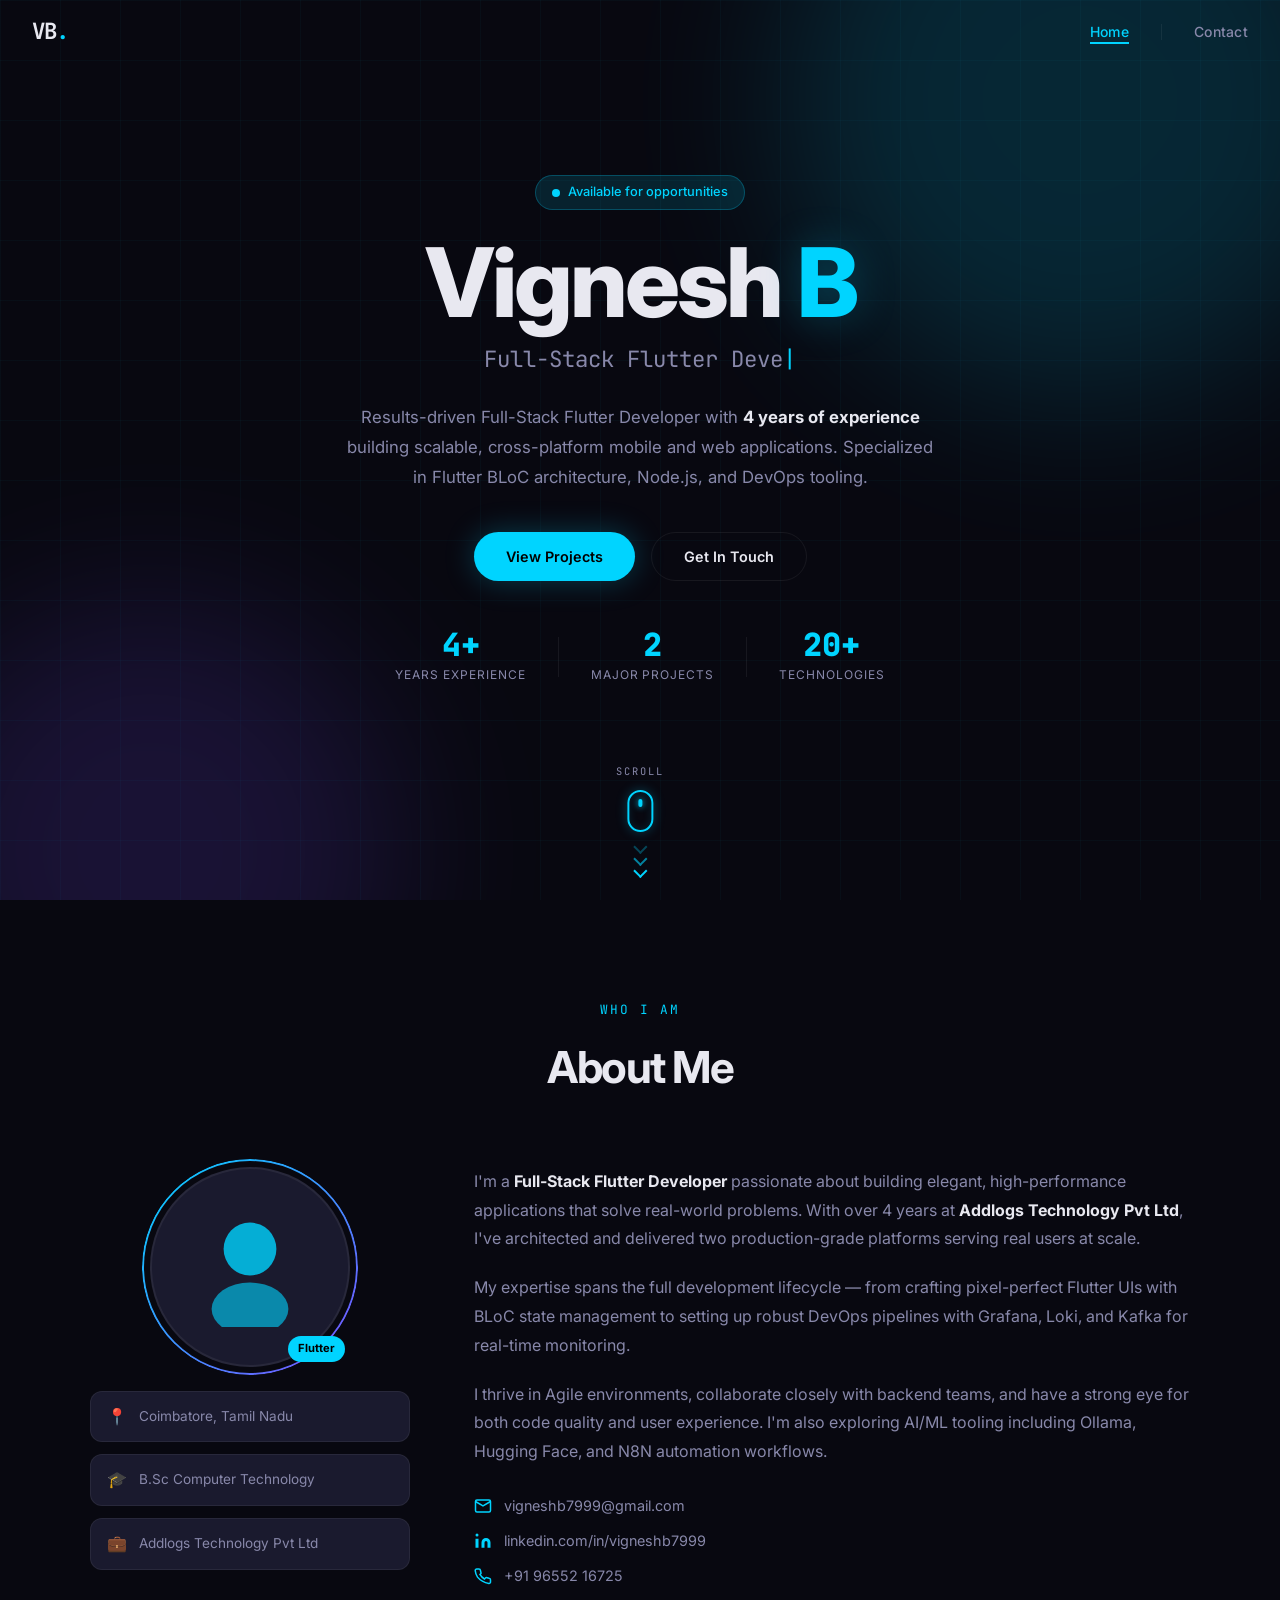
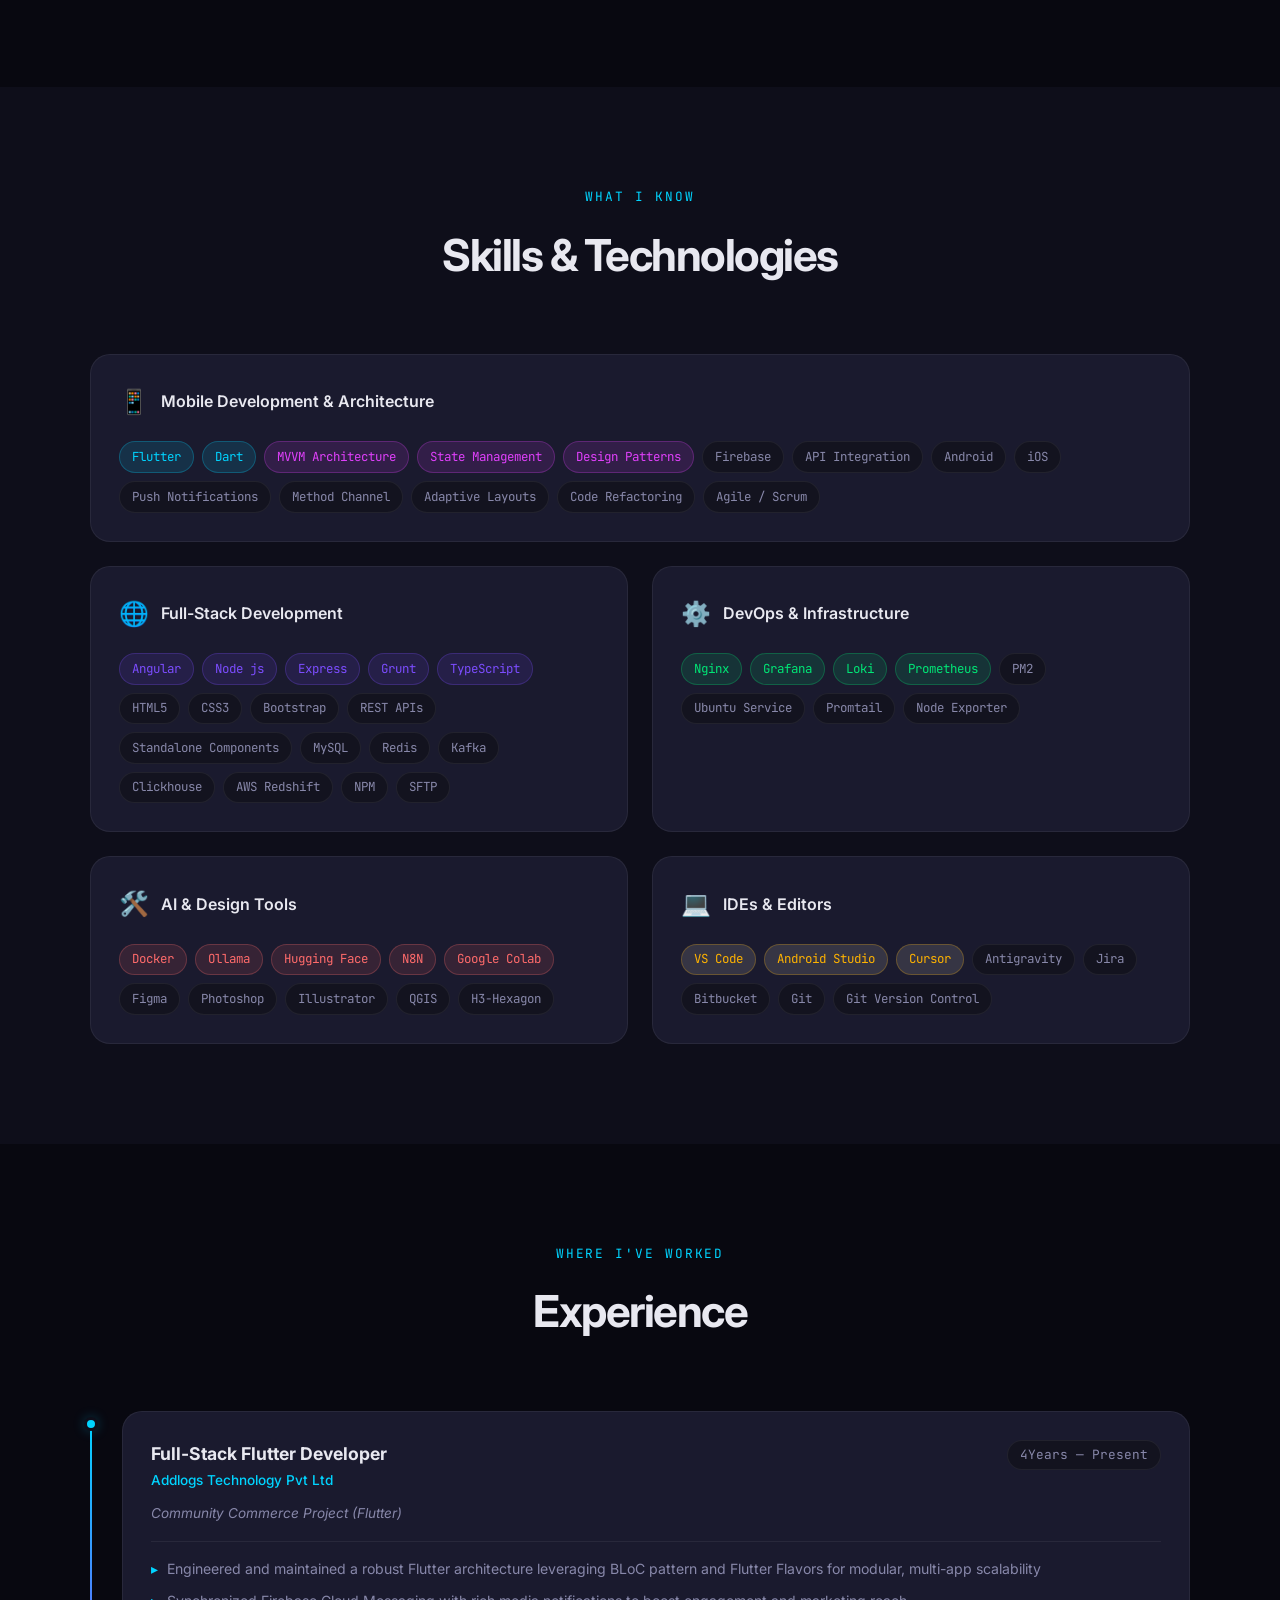
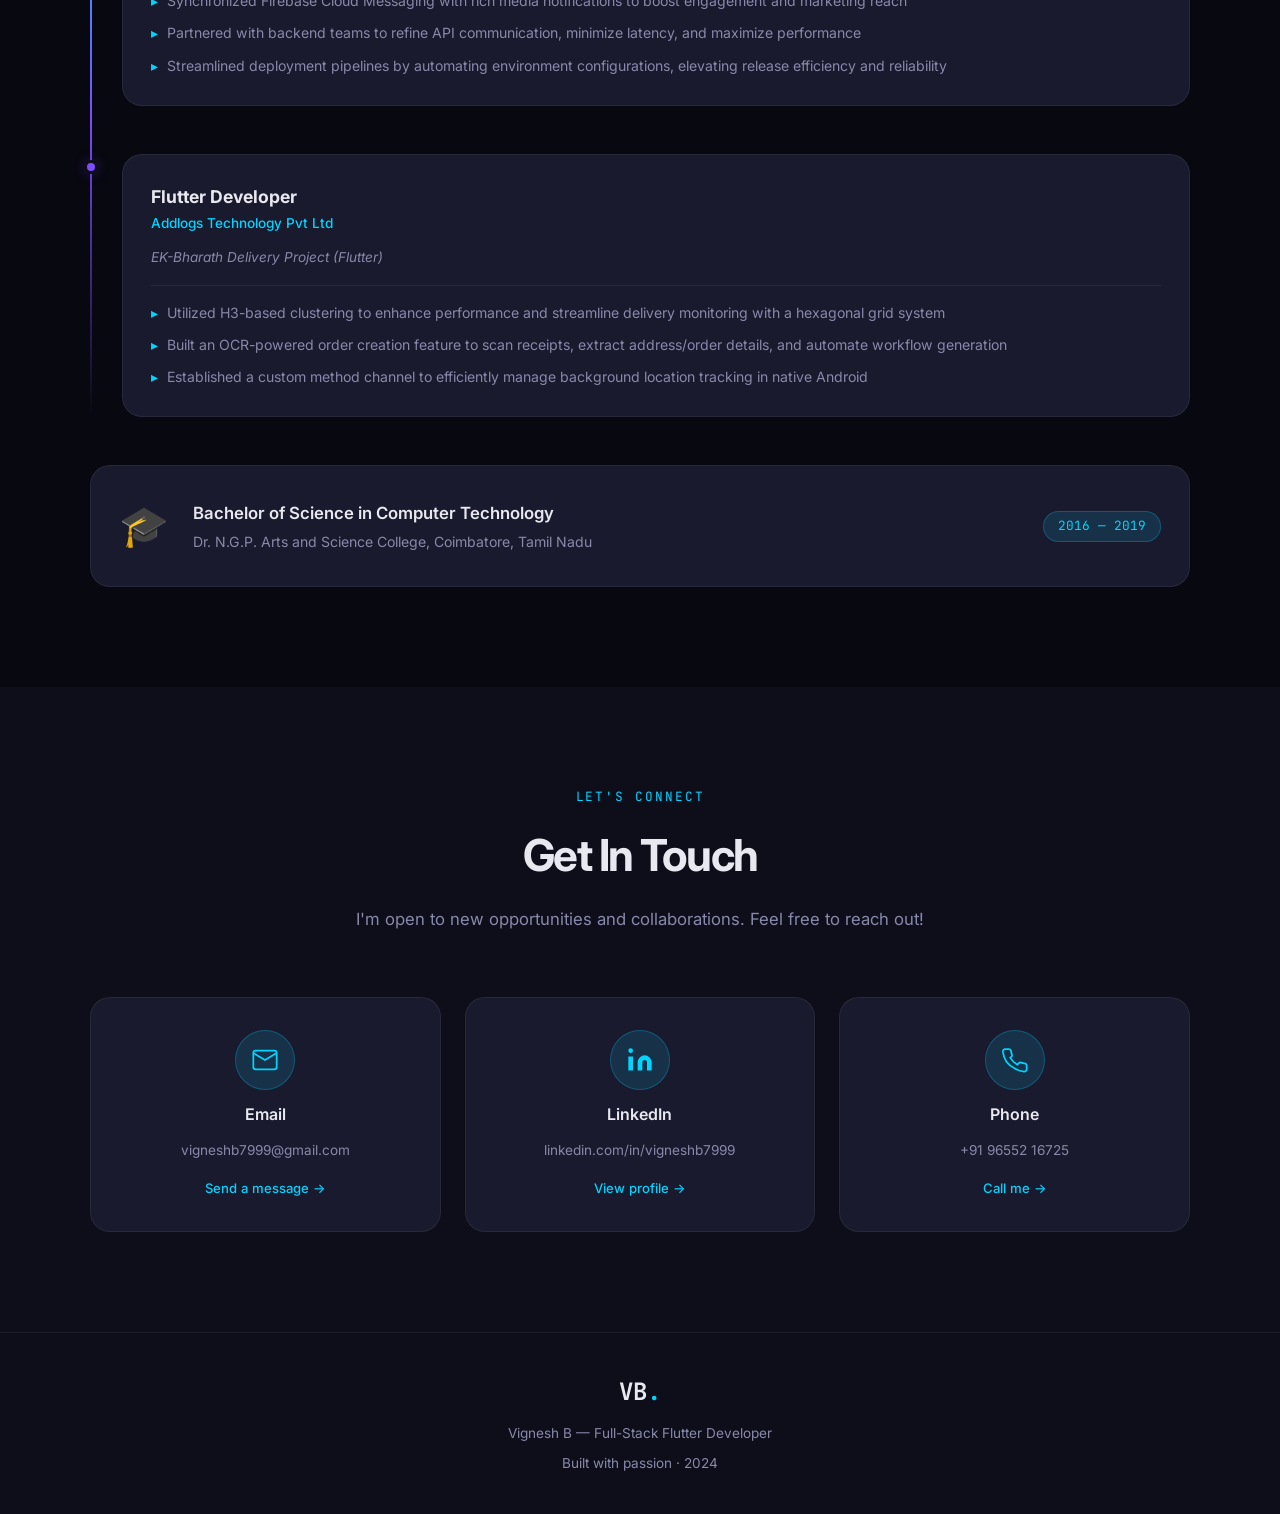
==== index.html @ 8acc4949 "initial push" ====
<!DOCTYPE html>
<html lang="en">
<head>
  <meta charset="UTF-8" />
  <meta name="viewport" content="width=device-width, initial-scale=1.0" />
  <title>Vignesh B — Full-Stack Flutter Developer</title>
  <link rel="stylesheet" href="css/style.css" />
  <link href="https://fonts.googleapis.com/css2?family=Inter:wght@300;400;500;600;700;800&family=JetBrains+Mono:wght@400;500&display=swap" rel="stylesheet" />
</head>
<body>

  <!-- Navbar -->
  <nav class="navbar" id="navbar">
    <a href="index.html" class="nav-logo">VB<span class="dot">.</span></a>
    <ul class="nav-links">
      <li><a href="index.html" class="nav-active">Home</a></li>
      <!-- <li class="nav-sep"></li> -->
      <!-- <li><a href="flutter.html" class="nav-tech" style="--tc:#00d4ff">Flutter</a></li>
      <li><a href="angular.html" class="nav-tech" style="--tc:#dd0031">Angular</a></li>
      <li><a href="nodejs.html" class="nav-tech" style="--tc:#68a063">Node.js</a></li>
      <li><a href="devops.html" class="nav-tech" style="--tc:#ff9800">DevOps</a></li> -->
      <li class="nav-sep"></li>
      <li><a href="#contact">Contact</a></li>
    </ul>
    <button class="hamburger" id="hamburger" aria-label="Menu">
      <span></span><span></span><span></span>
    </button>
  </nav>

  <!-- Mobile Menu -->
  <div class="mobile-menu" id="mobileMenu">
    <ul>
      <li><a href="index.html" onclick="closeMobileMenu()">Home</a></li>
      <li><a href="flutter.html" onclick="closeMobileMenu()" style="color:#00d4ff">Flutter</a></li>
      <li><a href="angular.html" onclick="closeMobileMenu()" style="color:#dd0031">Angular</a></li>
      <li><a href="nodejs.html" onclick="closeMobileMenu()" style="color:#68a063">Node.js</a></li>
      <li><a href="devops.html" onclick="closeMobileMenu()" style="color:#ff9800">DevOps</a></li>
      <li><a href="#contact" onclick="closeMobileMenu()">Contact</a></li>
    </ul>
  </div>

  <!-- Hero Section -->
  <section class="hero" id="home">
    <div class="hero-bg">
      <div class="orb orb-1"></div>
      <div class="orb orb-2"></div>
      <div class="grid-overlay"></div>
    </div>
    <div class="hero-content">
      <div class="hero-badge">
        <span class="badge-dot"></span>
        Available for opportunities
      </div>
      <h1 class="hero-name">Vignesh <span class="highlight">B</span></h1>
      <div class="hero-title">
        <span class="typed-text" id="typedText"></span><span class="cursor">|</span>
      </div>
      <p class="hero-summary">
        Results-driven Full-Stack Flutter Developer with <strong>4 years of experience</strong> building
        scalable, cross-platform mobile and web applications. Specialized in Flutter BLoC architecture,
        Node.js, and DevOps tooling.
      </p>
      <div class="hero-actions">
        <a href="#projects" class="btn btn-primary">View Projects</a>
        <a href="#contact" class="btn btn-outline">Get In Touch</a>
      </div>
      <div class="hero-stats">
        <div class="stat">
          <span class="stat-num">4+</span>
          <span class="stat-label">Years Experience</span>
        </div>
        <div class="stat-divider"></div>
        <div class="stat">
          <span class="stat-num">2</span>
          <span class="stat-label">Major Projects</span>
        </div>
        <div class="stat-divider"></div>
        <div class="stat">
          <span class="stat-num">20+</span>
          <span class="stat-label">Technologies</span>
        </div>
      </div>
    </div>
    <div class="scroll-indicator">
      <span class="scroll-label">Scroll</span>
      <div class="scroll-mouse">
        <div class="scroll-wheel"></div>
      </div>
      <div class="scroll-arrows">
        <span></span>
        <span></span>
        <span></span>
      </div>
    </div>
  </section>

  <!-- About Section -->
  <section class="section" id="about">
    <div class="container">
      <div class="section-header">
        <span class="section-tag">Who I Am</span>
        <h2 class="section-title">About Me</h2>
      </div>
      <div class="about-grid">
        <div class="about-avatar">
          <div class="avatar-wrapper">
            <div class="avatar-placeholder">
              <svg viewBox="0 0 100 100" xmlns="http://www.w3.org/2000/svg">
                <circle cx="50" cy="35" r="22" fill="#00d4ff" opacity="0.8"/>
                <ellipse cx="50" cy="85" rx="32" ry="22" fill="#00d4ff" opacity="0.6"/>
              </svg>
            </div>
            <div class="avatar-ring"></div>
            <div class="avatar-badge">
              <span>Flutter</span>
            </div>
          </div>
          <div class="about-info-cards">
            <div class="info-card">
              <span class="info-icon">📍</span>
              <span>Coimbatore, Tamil Nadu</span>
            </div>
            <div class="info-card">
              <span class="info-icon">🎓</span>
              <span>B.Sc Computer Technology</span>
            </div>
            <div class="info-card">
              <span class="info-icon">💼</span>
              <span>Addlogs Technology Pvt Ltd</span>
            </div>
          </div>
        </div>
        <div class="about-text">
          <p>
            I'm a <strong>Full-Stack Flutter Developer</strong> passionate about building elegant,
            high-performance applications that solve real-world problems. With over 4 years at
            <strong>Addlogs Technology Pvt Ltd</strong>, I've architected and delivered two
            production-grade platforms serving real users at scale.
          </p>
          <p>
            My expertise spans the full development lifecycle — from crafting pixel-perfect Flutter UIs
            with BLoC state management to setting up robust DevOps pipelines with Grafana, Loki, and
            Kafka for real-time monitoring.
          </p>
          <p>
            I thrive in Agile environments, collaborate closely with backend teams, and have a strong
            eye for both code quality and user experience. I'm also exploring AI/ML tooling including
            Ollama, Hugging Face, and N8N automation workflows.
          </p>
          <div class="about-contact-links">
            <a href="mailto:vigneshb7999@gmail.com" class="contact-link">
              <svg viewBox="0 0 24 24" fill="none" stroke="currentColor" stroke-width="2"><path d="M4 4h16c1.1 0 2 .9 2 2v12c0 1.1-.9 2-2 2H4c-1.1 0-2-.9-2-2V6c0-1.1.9-2 2-2z"/><polyline points="22,6 12,12 2,6"/></svg>
              vigneshb7999@gmail.com
            </a>
            <a href="https://linkedin.com/in/vigneshb7999" target="_blank" class="contact-link">
              <svg viewBox="0 0 24 24" fill="currentColor"><path d="M16 8a6 6 0 0 1 6 6v7h-4v-7a2 2 0 0 0-2-2 2 2 0 0 0-2 2v7h-4v-7a6 6 0 0 1 6-6z"/><rect x="2" y="9" width="4" height="12"/><circle cx="4" cy="4" r="2"/></svg>
              linkedin.com/in/vigneshb7999
            </a>
            <a href="tel:+919655216725" class="contact-link">
              <svg viewBox="0 0 24 24" fill="none" stroke="currentColor" stroke-width="2"><path d="M22 16.92v3a2 2 0 0 1-2.18 2 19.79 19.79 0 0 1-8.63-3.07A19.5 19.5 0 0 1 4.69 13.5a19.79 19.79 0 0 1-3.07-8.67A2 2 0 0 1 3.6 2.69h3a2 2 0 0 1 2 1.72 12.84 12.84 0 0 0 .7 2.81 2 2 0 0 1-.45 2.11L7.91 9.91a16 16 0 0 0 6.08 6.08l1.27-1.27a2 2 0 0 1 2.11-.45 12.84 12.84 0 0 0 2.81.7A2 2 0 0 1 22 16.92z"/></svg>
              +91 96552 16725
            </a>
          </div>
        </div>
      </div>
    </div>
  </section>

  <!-- Skills Section -->
  <section class="section section-alt" id="skills">
    <div class="container">
      <div class="section-header">
        <span class="section-tag">What I Know</span>
        <h2 class="section-title">Skills & Technologies</h2>
      </div>
      <div class="skills-grid">

        <div class="skill-category skill-category-wide">
          <div class="skill-category-header">
            <span class="skill-icon">📱</span>
            <h3>Mobile Development & Architecture</h3>
          </div>
          <div class="skill-tags">
            <span class="tag tag-primary">Flutter</span>
            <span class="tag tag-primary">Dart</span>
            <span class="tag tag-arch">MVVM Architecture</span>
            <span class="tag tag-arch">State Management</span>
            <span class="tag tag-arch">Design Patterns</span>
            <span class="tag">Firebase</span>
            <span class="tag">API Integration</span>
            <span class="tag">Android</span>
            <span class="tag">iOS</span>
            <span class="tag">Push Notifications</span>
            <span class="tag">Method Channel</span>
            <span class="tag">Adaptive Layouts</span>
            <span class="tag">Code Refactoring</span>
            <span class="tag">Agile / Scrum</span>
          </div>
        </div>

        <div class="skill-category">
          <div class="skill-category-header">
            <span class="skill-icon">🌐</span>
            <h3>Full-Stack Development</h3>
          </div>
          <div class="skill-tags">
            <span class="tag tag-secondary">Angular</span>
            <span class="tag tag-secondary">Node js</span>
            <span class="tag tag-secondary">Express</span>
            <span class="tag tag-secondary">Grunt</span>
            <span class="tag tag-secondary">TypeScript</span>
            <span class="tag">HTML5</span>
            <span class="tag">CSS3</span>
            <span class="tag">Bootstrap</span>
            <span class="tag">REST APIs</span>
            <span class="tag">Standalone Components</span>
            <span class="tag">MySQL</span>
            <span class="tag">Redis</span>
            <span class="tag">Kafka</span>
            <span class="tag">Clickhouse</span>
            <span class="tag">AWS Redshift</span>
            <span class="tag">NPM</span>
            <span class="tag">SFTP</span>
          </div>
        </div>

        <div class="skill-category">
          <div class="skill-category-header">
            <span class="skill-icon">⚙️</span>
            <h3>DevOps & Infrastructure</h3>
          </div>
          <div class="skill-tags">
            <span class="tag tag-devops">Nginx</span>
            <span class="tag tag-devops">Grafana</span>
            <span class="tag tag-devops">Loki</span>
            <span class="tag tag-devops">Prometheus</span>
            <span class="tag">PM2</span>
            <span class="tag">Ubuntu Service</span>
            <span class="tag">Promtail</span>
            <span class="tag">Node Exporter</span>
          </div>
        </div>

        <div class="skill-category">
          <div class="skill-category-header">
            <span class="skill-icon">🛠️</span>
            <h3>AI & Design Tools</h3>
          </div>
          <div class="skill-tags">
            <span class="tag tag-ai">Docker</span>
            <span class="tag tag-ai">Ollama</span>
            <span class="tag tag-ai">Hugging Face</span>
            <span class="tag tag-ai">N8N</span>
            <span class="tag tag-ai">Google Colab</span>
            <span class="tag">Figma</span>
            <span class="tag">Photoshop</span>
            <span class="tag">Illustrator</span>
            <span class="tag">QGIS</span>
            <span class="tag">H3-Hexagon</span>
          </div>
        </div>

        <div class="skill-category">
          <div class="skill-category-header">
            <span class="skill-icon">💻</span>
            <h3>IDEs & Editors</h3>
          </div>
          <div class="skill-tags">
            <span class="tag tag-ide">VS Code</span>
            <span class="tag tag-ide">Android Studio</span>
            <span class="tag tag-ide">Cursor</span>
            <span class="tag">Antigravity</span>
            <span class="tag">Jira</span>
            <span class="tag">Bitbucket</span>
            <span class="tag">Git</span>
            <span class="tag">Git Version Control</span>
          </div>
        </div>


      </div>
    </div>
  </section>

  <!-- Experience Section -->
  <section class="section" id="experience">
    <div class="container">
      <div class="section-header">
        <span class="section-tag">Where I've Worked</span>
        <h2 class="section-title">Experience</h2>
      </div>
      <div class="timeline">

        <div class="timeline-item">
          <div class="timeline-dot"></div>
          <div class="timeline-content">
            <div class="timeline-header">
              <div>
                <h3 class="timeline-role">Full-Stack Flutter Developer</h3>
                <span class="timeline-company">Addlogs Technology Pvt Ltd</span>
              </div>
              <span class="timeline-period">4Years — Present</span>
            </div>
            <p class="timeline-project">Community Commerce Project (Flutter)</p>
            <ul class="timeline-points">
              <li>Engineered and maintained a robust Flutter architecture leveraging BLoC pattern and Flutter Flavors for modular, multi-app scalability</li>
              <li>Synchronized Firebase Cloud Messaging with rich media notifications to boost engagement and marketing reach</li>
              <li>Partnered with backend teams to refine API communication, minimize latency, and maximize performance</li>
              <li>Streamlined deployment pipelines by automating environment configurations, elevating release efficiency and reliability</li>
            </ul>
          </div>
        </div>

        <div class="timeline-item">
          <div class="timeline-dot timeline-dot-secondary"></div>
          <div class="timeline-content">
            <div class="timeline-header">
              <div>
                <h3 class="timeline-role">Flutter Developer</h3>
                <span class="timeline-company">Addlogs Technology Pvt Ltd</span>
              </div>
            </div>
            <p class="timeline-project">EK-Bharath Delivery Project (Flutter)</p>
            <ul class="timeline-points">
              <li>Utilized H3-based clustering to enhance performance and streamline delivery monitoring with a hexagonal grid system</li>
              <li>Built an OCR-powered order creation feature to scan receipts, extract address/order details, and automate workflow generation</li>
              <li>Established a custom method channel to efficiently manage background location tracking in native Android</li>
            </ul>
          </div>
        </div>

      </div>

      <!-- Education -->
      <div class="education-card">
        <div class="education-icon">🎓</div>
        <div class="education-info">
          <h3>Bachelor of Science in Computer Technology</h3>
          <p>Dr. N.G.P. Arts and Science College, Coimbatore, Tamil Nadu</p>
        </div>
        <span class="education-period">2016 — 2019</span>
      </div>

    </div>
  </section>

  <!-- Contact Section -->
  <section class="section section-alt" id="contact">
    <div class="container">
      <div class="section-header">
        <span class="section-tag">Let's Connect</span>
        <h2 class="section-title">Get In Touch</h2>
        <p class="section-subtitle">
          I'm open to new opportunities and collaborations. Feel free to reach out!
        </p>
      </div>
      <div class="contact-grid">
        <a href="mailto:vigneshb7999@gmail.com" class="contact-card">
          <div class="contact-card-icon">
            <svg viewBox="0 0 24 24" fill="none" stroke="currentColor" stroke-width="1.5">
              <path d="M4 4h16c1.1 0 2 .9 2 2v12c0 1.1-.9 2-2 2H4c-1.1 0-2-.9-2-2V6c0-1.1.9-2 2-2z"/>
              <polyline points="22,6 12,12 2,6"/>
            </svg>
          </div>
          <h3>Email</h3>
          <p>vigneshb7999@gmail.com</p>
          <span class="contact-card-action">Send a message →</span>
        </a>
        <a href="https://linkedin.com/in/vigneshb7999" target="_blank" class="contact-card">
          <div class="contact-card-icon">
            <svg viewBox="0 0 24 24" fill="currentColor">
              <path d="M16 8a6 6 0 0 1 6 6v7h-4v-7a2 2 0 0 0-2-2 2 2 0 0 0-2 2v7h-4v-7a6 6 0 0 1 6-6z"/>
              <rect x="2" y="9" width="4" height="12"/>
              <circle cx="4" cy="4" r="2"/>
            </svg>
          </div>
          <h3>LinkedIn</h3>
          <p>linkedin.com/in/vigneshb7999</p>
          <span class="contact-card-action">View profile →</span>
        </a>
        <a href="tel:+919655216725" class="contact-card">
          <div class="contact-card-icon">
            <svg viewBox="0 0 24 24" fill="none" stroke="currentColor" stroke-width="1.5">
              <path d="M22 16.92v3a2 2 0 0 1-2.18 2 19.79 19.79 0 0 1-8.63-3.07A19.5 19.5 0 0 1 4.69 13.5a19.79 19.79 0 0 1-3.07-8.67A2 2 0 0 1 3.6 2.69h3a2 2 0 0 1 2 1.72 12.84 12.84 0 0 0 .7 2.81 2 2 0 0 1-.45 2.11L7.91 9.91a16 16 0 0 0 6.08 6.08l1.27-1.27a2 2 0 0 1 2.11-.45 12.84 12.84 0 0 0 2.81.7A2 2 0 0 1 22 16.92z"/>
            </svg>
          </div>
          <h3>Phone</h3>
          <p>+91 96552 16725</p>
          <span class="contact-card-action">Call me →</span>
        </a>
      </div>
    </div>
  </section>

  <!-- Footer -->
  <footer class="footer">
    <div class="container">
      <div class="footer-content">
        <div class="footer-logo">VB<span class="dot">.</span></div>
        <p>Vignesh B — Full-Stack Flutter Developer</p>
        <p class="footer-copy">Built with passion · 2024</p>
      </div>
    </div>
  </footer>

  <script src="js/script.js"></script>
</body>
</html>
---- css/style.css ----
/* ===== RESET & BASE ===== */
*, *::before, *::after {
  margin: 0;
  padding: 0;
  box-sizing: border-box;
}

:root {
  --bg: #080810;
  --bg-alt: #0e0e1a;
  --surface: #13131f;
  --card: #1a1a2e;
  --card-hover: #1f1f38;
  --border: #ffffff10;
  --border-hover: #00d4ff40;

  --primary: #00d4ff;
  --primary-dim: #00d4ff20;
  --primary-glow: #00d4ff40;
  --secondary: #7c4dff;
  --secondary-dim: #7c4dff20;
  --devops: #00e676;
  --devops-dim: #00e67620;
  --ai: #ff6b6b;
  --ai-dim: #ff6b6b20;

  --text: #e8e8f0;
  --text-muted: #8888aa;
  --text-faint: #44445a;

  --font: 'Inter', sans-serif;
  --mono: 'JetBrains Mono', monospace;

  --radius: 12px;
  --radius-lg: 20px;
  --transition: 0.3s cubic-bezier(0.4, 0, 0.2, 1);
}

html {
  scroll-behavior: smooth;
  scroll-padding-top: 70px;
}

body {
  background: var(--bg);
  color: var(--text);
  font-family: var(--font);
  line-height: 1.6;
  overflow-x: hidden;
}

/* ===== SCROLLBAR ===== */
::-webkit-scrollbar { width: 6px; }
::-webkit-scrollbar-track { background: var(--bg); }
::-webkit-scrollbar-thumb { background: var(--primary); border-radius: 3px; }

/* ===== NAVBAR ===== */
.navbar {
  position: fixed;
  top: 0;
  left: 0;
  right: 0;
  z-index: 1000;
  display: flex;
  align-items: center;
  justify-content: space-between;
  padding: 0 2rem;
  height: 64px;
  background: transparent;
  transition: var(--transition);
}

.navbar.scrolled {
  background: rgba(8, 8, 16, 0.95);
  backdrop-filter: blur(20px);
  border-bottom: 1px solid var(--border);
}

.nav-logo {
  font-family: var(--mono);
  font-size: 1.4rem;
  font-weight: 700;
  color: var(--text);
  letter-spacing: -1px;
}

.dot { color: var(--primary); }

.nav-links {
  display: flex;
  gap: 2rem;
  list-style: none;
}

.nav-links a {
  color: var(--text-muted);
  text-decoration: none;
  font-size: 0.875rem;
  font-weight: 500;
  letter-spacing: 0.02em;
  transition: var(--transition);
  position: relative;
}

.nav-links a::after {
  content: '';
  position: absolute;
  bottom: -4px;
  left: 0;
  width: 0;
  height: 2px;
  background: var(--primary);
  transition: var(--transition);
}

.nav-links a:hover {
  color: var(--primary);
}

.nav-links a:hover::after {
  width: 100%;
}

.hamburger {
  display: none;
  flex-direction: column;
  gap: 5px;
  background: none;
  border: none;
  cursor: pointer;
  padding: 4px;
}

.hamburger span {
  display: block;
  width: 24px;
  height: 2px;
  background: var(--text);
  border-radius: 2px;
  transition: var(--transition);
}

/* ===== MOBILE MENU ===== */
.mobile-menu {
  position: fixed;
  top: 0;
  left: 0;
  right: 0;
  bottom: 0;
  z-index: 999;
  background: rgba(8, 8, 16, 0.98);
  backdrop-filter: blur(20px);
  display: flex;
  align-items: center;
  justify-content: center;
  transform: translateX(100%);
  transition: transform 0.4s cubic-bezier(0.4, 0, 0.2, 1);
}

.mobile-menu.open {
  transform: translateX(0);
}

.mobile-menu ul {
  list-style: none;
  text-align: center;
  display: flex;
  flex-direction: column;
  gap: 2rem;
}

.mobile-menu a {
  color: var(--text);
  text-decoration: none;
  font-size: 2rem;
  font-weight: 600;
  transition: var(--transition);
}

.mobile-menu a:hover { color: var(--primary); }

/* ===== HERO ===== */
.hero {
  min-height: 100vh;
  display: flex;
  align-items: center;
  justify-content: center;
  position: relative;
  overflow: hidden;
  padding: 100px 2rem 60px;
}

.hero-bg {
  position: absolute;
  inset: 0;
  z-index: 0;
}

.orb {
  position: absolute;
  border-radius: 50%;
  filter: blur(80px);
  opacity: 0.15;
  animation: float 8s ease-in-out infinite;
}

.orb-1 {
  width: 600px;
  height: 600px;
  background: var(--primary);
  top: -200px;
  right: -100px;
}

.orb-2 {
  width: 500px;
  height: 500px;
  background: var(--secondary);
  bottom: -200px;
  left: -100px;
  animation-delay: -4s;
}

@keyframes float {
  0%, 100% { transform: translateY(0) scale(1); }
  50% { transform: translateY(-30px) scale(1.05); }
}

.grid-overlay {
  position: absolute;
  inset: 0;
  background-image:
    linear-gradient(rgba(0, 212, 255, 0.03) 1px, transparent 1px),
    linear-gradient(90deg, rgba(0, 212, 255, 0.03) 1px, transparent 1px);
  background-size: 60px 60px;
}

.hero-content {
  position: relative;
  z-index: 1;
  max-width: 780px;
  text-align: center;
  padding-bottom: 80px;
}

.hero-badge {
  display: inline-flex;
  align-items: center;
  gap: 8px;
  padding: 6px 16px;
  background: var(--primary-dim);
  border: 1px solid var(--primary-glow);
  border-radius: 100px;
  font-size: 0.8rem;
  color: var(--primary);
  margin-bottom: 1.5rem;
  font-weight: 500;
}

.badge-dot {
  width: 8px;
  height: 8px;
  border-radius: 50%;
  background: var(--primary);
  animation: pulse 2s ease infinite;
}

@keyframes pulse {
  0%, 100% { opacity: 1; transform: scale(1); }
  50% { opacity: 0.5; transform: scale(0.8); }
}

.hero-name {
  font-size: clamp(3rem, 8vw, 6rem);
  font-weight: 800;
  letter-spacing: -3px;
  line-height: 1;
  margin-bottom: 0.75rem;
  color: var(--text);
}

.highlight {
  color: var(--primary);
  text-shadow: 0 0 40px var(--primary-glow);
}

.hero-title {
  font-family: var(--mono);
  font-size: clamp(1rem, 2.5vw, 1.4rem);
  color: var(--text-muted);
  margin-bottom: 1.5rem;
  min-height: 2rem;
}

.cursor {
  color: var(--primary);
  animation: blink 1s step-end infinite;
}

@keyframes blink {
  0%, 100% { opacity: 1; }
  50% { opacity: 0; }
}

.hero-summary {
  font-size: 1.05rem;
  color: var(--text-muted);
  max-width: 600px;
  margin: 0 auto 2.5rem;
  line-height: 1.8;
}

.hero-summary strong { color: var(--text); }

.hero-actions {
  display: flex;
  gap: 1rem;
  justify-content: center;
  flex-wrap: wrap;
  margin-bottom: 3rem;
}

.btn {
  display: inline-flex;
  align-items: center;
  gap: 8px;
  padding: 0.75rem 2rem;
  border-radius: 100px;
  font-size: 0.9rem;
  font-weight: 600;
  text-decoration: none;
  transition: var(--transition);
  cursor: pointer;
  border: none;
}

.btn-primary {
  background: var(--primary);
  color: #000;
  box-shadow: 0 0 30px var(--primary-glow);
}

.btn-primary:hover {
  transform: translateY(-2px);
  box-shadow: 0 0 50px var(--primary-glow);
}

.btn-outline {
  background: transparent;
  color: var(--text);
  border: 1px solid var(--border);
}

.btn-outline:hover {
  border-color: var(--primary);
  color: var(--primary);
  transform: translateY(-2px);
}

.hero-stats {
  display: flex;
  align-items: center;
  justify-content: center;
  gap: 2rem;
  flex-wrap: wrap;
}

.stat {
  display: flex;
  flex-direction: column;
  align-items: center;
}

.stat-num {
  font-size: 2rem;
  font-weight: 800;
  color: var(--primary);
  font-family: var(--mono);
  line-height: 1;
}

.stat-label {
  font-size: 0.75rem;
  color: var(--text-muted);
  text-transform: uppercase;
  letter-spacing: 0.08em;
  margin-top: 4px;
}

.stat-divider {
  width: 1px;
  height: 40px;
  background: var(--border);
}

.scroll-indicator {
  position: absolute;
  bottom: 1.5rem;
  left: 50%;
  transform: translateX(-50%);
  display: flex;
  flex-direction: column;
  align-items: center;
  gap: 10px;
  opacity: 1;
  transition: opacity 0.6s ease;
  z-index: 10;
  cursor: pointer;
}

.scroll-indicator.hidden {
  opacity: 0;
  pointer-events: none;
}

.scroll-label {
  font-size: 0.65rem;
  letter-spacing: 0.18em;
  text-transform: uppercase;
  color: var(--text-muted);
  font-family: var(--mono);
  animation: fadeUpDown 2s ease infinite;
}

/* Mouse body */
.scroll-mouse {
  width: 26px;
  height: 42px;
  border: 2px solid var(--primary);
  border-radius: 13px;
  display: flex;
  justify-content: center;
  align-items: flex-start;
  padding-top: 7px;
  box-shadow: 0 0 12px var(--primary-glow), inset 0 0 8px var(--primary-dim);
  position: relative;
}

/* Scrolling wheel dot */
.scroll-wheel {
  width: 4px;
  height: 8px;
  background: var(--primary);
  border-radius: 2px;
  animation: scrollWheel 1.6s ease infinite;
  box-shadow: 0 0 6px var(--primary);
}

@keyframes scrollWheel {
  0%   { transform: translateY(0); opacity: 1; }
  60%  { transform: translateY(12px); opacity: 0; }
  61%  { transform: translateY(0); opacity: 0; }
  100% { transform: translateY(0); opacity: 1; }
}

/* Chevron arrows */
.scroll-arrows {
  display: flex;
  flex-direction: column;
  align-items: center;
  gap: 2px;
}

.scroll-arrows span {
  display: block;
  width: 10px;
  height: 10px;
  border-right: 2px solid var(--primary);
  border-bottom: 2px solid var(--primary);
  transform: rotate(45deg);
  animation: arrowFade 1.6s ease infinite;
}

.scroll-arrows span:nth-child(1) { animation-delay: 0s;    opacity: 0.3; }
.scroll-arrows span:nth-child(2) { animation-delay: 0.2s;  opacity: 0.6; }
.scroll-arrows span:nth-child(3) { animation-delay: 0.4s;  opacity: 1;   }

@keyframes arrowFade {
  0%, 100% { opacity: 0.2; }
  50%       { opacity: 1; }
}

@keyframes fadeUpDown {
  0%, 100% { transform: translateY(0); opacity: 0.6; }
  50%       { transform: translateY(-3px); opacity: 1; }
}

/* ===== SECTIONS ===== */
.section {
  padding: 100px 2rem;
}

.section-alt {
  background: var(--bg-alt);
}

.container {
  max-width: 1100px;
  margin: 0 auto;
}

.section-header {
  text-align: center;
  margin-bottom: 4rem;
}

.section-tag {
  font-family: var(--mono);
  font-size: 0.8rem;
  color: var(--primary);
  text-transform: uppercase;
  letter-spacing: 0.15em;
  display: block;
  margin-bottom: 0.75rem;
}

.section-title {
  font-size: clamp(2rem, 4vw, 2.75rem);
  font-weight: 700;
  letter-spacing: -1.5px;
}

.section-subtitle {
  color: var(--text-muted);
  margin-top: 1rem;
  font-size: 1.05rem;
}

/* ===== ABOUT ===== */
.about-grid {
  display: grid;
  grid-template-columns: 320px 1fr;
  gap: 4rem;
  align-items: start;
}

.about-avatar {
  display: flex;
  flex-direction: column;
  align-items: center;
  gap: 1.5rem;
}

.avatar-wrapper {
  position: relative;
  width: 200px;
  height: 200px;
}

.avatar-placeholder {
  width: 200px;
  height: 200px;
  border-radius: 50%;
  background: var(--card);
  border: 2px solid var(--border);
  display: flex;
  align-items: center;
  justify-content: center;
  overflow: hidden;
}

.avatar-placeholder svg {
  width: 120px;
  height: 120px;
}

.avatar-ring {
  position: absolute;
  inset: -8px;
  border-radius: 50%;
  border: 2px solid transparent;
  background: linear-gradient(135deg, var(--primary), var(--secondary)) border-box;
  -webkit-mask: linear-gradient(#fff 0 0) padding-box, linear-gradient(#fff 0 0);
  -webkit-mask-composite: destination-out;
  mask-composite: exclude;
  animation: rotate 8s linear infinite;
}

@keyframes rotate {
  from { transform: rotate(0deg); }
  to { transform: rotate(360deg); }
}

.avatar-badge {
  position: absolute;
  bottom: 5px;
  right: 5px;
  background: var(--primary);
  color: #000;
  font-size: 0.7rem;
  font-weight: 700;
  padding: 4px 10px;
  border-radius: 100px;
}

.about-info-cards {
  display: flex;
  flex-direction: column;
  gap: 0.75rem;
  width: 100%;
}

.info-card {
  display: flex;
  align-items: center;
  gap: 0.75rem;
  padding: 0.75rem 1rem;
  background: var(--card);
  border: 1px solid var(--border);
  border-radius: var(--radius);
  font-size: 0.85rem;
  color: var(--text-muted);
}

.info-icon { font-size: 1rem; }

.about-text {
  display: flex;
  flex-direction: column;
  gap: 1.25rem;
}

.about-text p {
  color: var(--text-muted);
  line-height: 1.8;
  font-size: 1rem;
}

.about-text strong { color: var(--text); }

.about-contact-links {
  display: flex;
  flex-direction: column;
  gap: 0.75rem;
  padding-top: 0.5rem;
}

.contact-link {
  display: flex;
  align-items: center;
  gap: 0.75rem;
  color: var(--text-muted);
  text-decoration: none;
  font-size: 0.9rem;
  transition: var(--transition);
}

.contact-link svg {
  width: 18px;
  height: 18px;
  color: var(--primary);
  flex-shrink: 0;
}

.contact-link:hover { color: var(--primary); }

/* ===== SKILLS ===== */
.skills-grid {
  display: grid;
  grid-template-columns: repeat(2, 1fr);
  gap: 1.5rem;
}

.skill-category {
  background: var(--card);
  border: 1px solid var(--border);
  border-radius: var(--radius-lg);
  padding: 1.75rem;
  transition: var(--transition);
}

.skill-category:hover {
  border-color: var(--border-hover);
  transform: translateY(-4px);
  box-shadow: 0 12px 40px rgba(0, 212, 255, 0.08);
}

.skill-category-header {
  display: flex;
  align-items: center;
  gap: 0.75rem;
  margin-bottom: 1.25rem;
}

.skill-icon { font-size: 1.5rem; }

.skill-category-header h3 {
  font-size: 1rem;
  font-weight: 600;
  color: var(--text);
}

.skill-tags {
  display: flex;
  flex-wrap: wrap;
  gap: 0.5rem;
}

.tag {
  padding: 0.3rem 0.75rem;
  background: var(--surface);
  border: 1px solid var(--border);
  border-radius: 100px;
  font-size: 0.78rem;
  color: var(--text-muted);
  font-family: var(--mono);
  transition: var(--transition);
}

.tag:hover { border-color: var(--border-hover); color: var(--text); }

.tag-primary {
  background: var(--primary-dim);
  border-color: var(--primary-glow);
  color: var(--primary);
}

.tag-secondary {
  background: var(--secondary-dim);
  border-color: #7c4dff40;
  color: var(--secondary);
}

.tag-devops {
  background: var(--devops-dim);
  border-color: #00e67640;
  color: var(--devops);
}

.tag-ai {
  background: var(--ai-dim);
  border-color: #ff6b6b40;
  color: var(--ai);
}

.tag-ide {
  background: #fff3e020;
  border-color: #ffb30040;
  color: #ffb300;
}

.tag-arch {
  background: #e040fb20;
  border-color: #e040fb40;
  color: #e040fb;
}

.skill-category-wide {
  grid-column: 1 / -1;
}

/* ===== PROJECTS ===== */
.projects-grid {
  display: grid;
  grid-template-columns: repeat(2, 1fr);
  gap: 1.5rem;
}

.project-card {
  background: var(--card);
  border: 1px solid var(--border);
  border-radius: var(--radius-lg);
  padding: 2rem;
  transition: var(--transition);
  display: flex;
  flex-direction: column;
  gap: 1.25rem;
}

.project-card:hover {
  border-color: var(--border-hover);
  transform: translateY(-6px);
  box-shadow: 0 20px 60px rgba(0, 212, 255, 0.1);
}

.project-header {
  display: flex;
  align-items: center;
  justify-content: space-between;
  flex-wrap: wrap;
  gap: 0.75rem;
}

.project-icon {
  font-size: 2.5rem;
  line-height: 1;
}

.project-meta {
  display: flex;
  gap: 0.5rem;
  flex-wrap: wrap;
}

.project-tech-badge {
  padding: 0.25rem 0.65rem;
  background: var(--primary-dim);
  border: 1px solid var(--primary-glow);
  border-radius: 100px;
  font-size: 0.72rem;
  color: var(--primary);
  font-family: var(--mono);
  font-weight: 500;
}

.project-title {
  font-size: 1.35rem;
  font-weight: 700;
  letter-spacing: -0.5px;
}

.project-desc {
  color: var(--text-muted);
  font-size: 0.92rem;
  line-height: 1.7;
}

.project-highlights {
  list-style: none;
  display: flex;
  flex-direction: column;
  gap: 0.75rem;
}

.project-highlights li {
  display: flex;
  align-items: flex-start;
  gap: 0.75rem;
  font-size: 0.88rem;
  color: var(--text-muted);
  line-height: 1.6;
}

.highlight-icon {
  font-size: 1rem;
  flex-shrink: 0;
  margin-top: 1px;
}

/* ===== EXPERIENCE ===== */
.timeline {
  position: relative;
  padding-left: 2rem;
  margin-bottom: 3rem;
}

.timeline::before {
  content: '';
  position: absolute;
  left: 0;
  top: 8px;
  bottom: 0;
  width: 2px;
  background: linear-gradient(to bottom, var(--primary), var(--secondary), transparent);
}

.timeline-item {
  position: relative;
  padding-bottom: 3rem;
}

.timeline-item:last-child { padding-bottom: 0; }

.timeline-dot {
  position: absolute;
  left: -2.4rem;
  top: 6px;
  width: 14px;
  height: 14px;
  border-radius: 50%;
  background: var(--primary);
  border: 3px solid var(--bg-alt);
  box-shadow: 0 0 12px var(--primary-glow);
}

.timeline-dot-secondary {
  background: var(--secondary);
  box-shadow: 0 0 12px #7c4dff40;
}

.timeline-content {
  background: var(--card);
  border: 1px solid var(--border);
  border-radius: var(--radius-lg);
  padding: 1.75rem;
  transition: var(--transition);
}

.timeline-content:hover {
  border-color: var(--border-hover);
}

.timeline-header {
  display: flex;
  justify-content: space-between;
  align-items: flex-start;
  flex-wrap: wrap;
  gap: 0.75rem;
  margin-bottom: 0.75rem;
}

.timeline-role {
  font-size: 1.1rem;
  font-weight: 700;
}

.timeline-company {
  display: block;
  color: var(--primary);
  font-size: 0.85rem;
  font-weight: 500;
  margin-top: 2px;
}

.timeline-period {
  font-family: var(--mono);
  font-size: 0.8rem;
  color: var(--text-muted);
  background: var(--surface);
  padding: 4px 12px;
  border-radius: 100px;
  border: 1px solid var(--border);
  white-space: nowrap;
}

.timeline-project {
  font-size: 0.85rem;
  color: var(--text-muted);
  font-style: italic;
  margin-bottom: 1rem;
  padding-bottom: 1rem;
  border-bottom: 1px solid var(--border);
}

.timeline-points {
  list-style: none;
  display: flex;
  flex-direction: column;
  gap: 0.6rem;
}

.timeline-points li {
  font-size: 0.88rem;
  color: var(--text-muted);
  padding-left: 1rem;
  position: relative;
  line-height: 1.6;
}

.timeline-points li::before {
  content: '▸';
  position: absolute;
  left: 0;
  color: var(--primary);
}

.education-card {
  display: flex;
  align-items: center;
  gap: 1.5rem;
  background: var(--card);
  border: 1px solid var(--border);
  border-radius: var(--radius-lg);
  padding: 1.75rem;
  flex-wrap: wrap;
}

.education-icon { font-size: 2.5rem; }

.education-info { flex: 1; }

.education-info h3 {
  font-size: 1.05rem;
  font-weight: 600;
  margin-bottom: 0.25rem;
}

.education-info p {
  color: var(--text-muted);
  font-size: 0.88rem;
}

.education-period {
  font-family: var(--mono);
  font-size: 0.8rem;
  color: var(--primary);
  background: var(--primary-dim);
  padding: 4px 14px;
  border-radius: 100px;
  border: 1px solid var(--primary-glow);
  white-space: nowrap;
}

/* ===== CONTACT ===== */
.contact-grid {
  display: grid;
  grid-template-columns: repeat(3, 1fr);
  gap: 1.5rem;
}

.contact-card {
  display: flex;
  flex-direction: column;
  align-items: center;
  text-align: center;
  gap: 0.75rem;
  padding: 2rem 1.5rem;
  background: var(--card);
  border: 1px solid var(--border);
  border-radius: var(--radius-lg);
  text-decoration: none;
  color: var(--text);
  transition: var(--transition);
}

.contact-card:hover {
  border-color: var(--primary);
  transform: translateY(-6px);
  box-shadow: 0 20px 50px rgba(0, 212, 255, 0.12);
}

.contact-card-icon {
  width: 60px;
  height: 60px;
  border-radius: 50%;
  background: var(--primary-dim);
  border: 1px solid var(--primary-glow);
  display: flex;
  align-items: center;
  justify-content: center;
  color: var(--primary);
}

.contact-card-icon svg {
  width: 28px;
  height: 28px;
}

.contact-card h3 {
  font-size: 1rem;
  font-weight: 600;
}

.contact-card p {
  color: var(--text-muted);
  font-size: 0.85rem;
  word-break: break-all;
}

.contact-card-action {
  color: var(--primary);
  font-size: 0.82rem;
  font-weight: 500;
  margin-top: 0.25rem;
}

/* ===== FOOTER ===== */
.footer {
  background: var(--bg-alt);
  border-top: 1px solid var(--border);
  padding: 2.5rem 2rem;
}

.footer-content {
  text-align: center;
  display: flex;
  flex-direction: column;
  align-items: center;
  gap: 0.5rem;
}

.footer-logo {
  font-family: var(--mono);
  font-size: 1.5rem;
  font-weight: 700;
  margin-bottom: 0.25rem;
}

.footer p {
  color: var(--text-muted);
  font-size: 0.85rem;
}

.footer-copy {
  color: var(--text-faint);
  font-size: 0.78rem;
}

/* ===== ANIMATIONS ===== */
.fade-up {
  opacity: 0;
  transform: translateY(30px);
  transition: opacity 0.6s ease, transform 0.6s ease;
}

.fade-up.visible {
  opacity: 1;
  transform: translateY(0);
}

/* ===== RESPONSIVE ===== */
@media (max-width: 900px) {
  .about-grid {
    grid-template-columns: 1fr;
  }

  .about-avatar {
    flex-direction: row;
    align-items: flex-start;
    flex-wrap: wrap;
  }

  .about-info-cards {
    flex: 1;
    min-width: 220px;
  }

  .skills-grid,
  .projects-grid {
    grid-template-columns: 1fr;
  }

  .contact-grid {
    grid-template-columns: 1fr;
  }
}

@media (max-width: 640px) {
  .nav-links { display: none; }
  .hamburger { display: flex; }

  .section { padding: 70px 1.25rem; }

  .hero-stats {
    gap: 1rem;
  }

  .stat-divider { display: none; }

  .timeline { padding-left: 1.5rem; }

  .timeline-dot { left: -1.9rem; }

  .timeline-header {
    flex-direction: column;
  }

  .education-card {
    flex-direction: column;
    text-align: center;
  }

  .about-avatar {
    flex-direction: column;
    align-items: center;
  }
}

/* ===========================
   NAVBAR TECH PAGE STYLES
   =========================== */
.nav-logo {
  text-decoration: none;
  color: var(--text);
}

.nav-sep {
  width: 1px;
  height: 16px;
  background: var(--border);
  align-self: center;
  list-style: none;
}

.nav-tech {
  font-weight: 600 !important;
}

.nav-tech:hover {
  color: var(--tc) !important;
}

.nav-tech::after {
  background: var(--tc) !important;
}

.nav-active {
  color: var(--primary) !important;
}

.nav-active::after {
  width: 100% !important;
}

/* ===========================
   TECH PAGE HERO
   =========================== */
.tech-hero {
  min-height: 100vh;
  display: flex;
  align-items: center;
  justify-content: center;
  position: relative;
  overflow: hidden;
  padding: 100px 2rem 60px;
}

.tech-hero-bg {
  position: absolute;
  inset: 0;
  z-index: 0;
}

.tech-orb {
  position: absolute;
  border-radius: 50%;
  filter: blur(90px);
  opacity: 0.12;
  animation: float 8s ease-in-out infinite;
}

.tech-orb-1 {
  width: 700px;
  height: 700px;
  background: var(--pa);
  top: -250px;
  right: -150px;
}

.tech-orb-2 {
  width: 400px;
  height: 400px;
  background: var(--pa);
  bottom: -150px;
  left: -100px;
  animation-delay: -4s;
  opacity: 0.07;
}

.tech-hero-content {
  position: relative;
  z-index: 1;
  max-width: 860px;
  text-align: center;
}

.tech-icon-wrap {
  width: 100px;
  height: 100px;
  border-radius: 24px;
  background: color-mix(in srgb, var(--pa) 15%, transparent);
  border: 2px solid color-mix(in srgb, var(--pa) 40%, transparent);
  display: flex;
  align-items: center;
  justify-content: center;
  margin: 0 auto 1.5rem;
  font-size: 3rem;
  box-shadow: 0 0 40px color-mix(in srgb, var(--pa) 20%, transparent);
}

.tech-page-badge {
  display: inline-flex;
  align-items: center;
  gap: 8px;
  padding: 6px 16px;
  background: color-mix(in srgb, var(--pa) 15%, transparent);
  border: 1px solid color-mix(in srgb, var(--pa) 35%, transparent);
  border-radius: 100px;
  font-size: 0.78rem;
  color: var(--pa);
  margin-bottom: 1.25rem;
  font-family: var(--mono);
  letter-spacing: 0.1em;
  text-transform: uppercase;
}

.tech-hero-title {
  font-size: clamp(2.5rem, 6vw, 5rem);
  font-weight: 800;
  letter-spacing: -2px;
  line-height: 1.05;
  margin-bottom: 1rem;
}

.tech-hero-title span {
  color: var(--pa);
  text-shadow: 0 0 40px color-mix(in srgb, var(--pa) 40%, transparent);
}

.tech-hero-sub {
  font-size: 1.05rem;
  color: var(--text-muted);
  max-width: 580px;
  margin: 0 auto 2.5rem;
  line-height: 1.8;
}

.tech-stats {
  display: flex;
  justify-content: center;
  align-items: center;
  gap: 2.5rem;
  flex-wrap: wrap;
  margin-bottom: 2.5rem;
}

.tech-stat {
  display: flex;
  flex-direction: column;
  align-items: center;
  gap: 4px;
}

.tech-stat-num {
  font-size: 2.2rem;
  font-weight: 800;
  color: var(--pa);
  font-family: var(--mono);
  line-height: 1;
}

.tech-stat-label {
  font-size: 0.72rem;
  color: var(--text-muted);
  text-transform: uppercase;
  letter-spacing: 0.1em;
}

.tech-stat-divider {
  width: 1px;
  height: 44px;
  background: var(--border);
}

.tech-hero-actions {
  display: flex;
  gap: 1rem;
  justify-content: center;
  flex-wrap: wrap;
}

.btn-tech {
  background: var(--pa);
  color: #000;
  box-shadow: 0 0 30px color-mix(in srgb, var(--pa) 40%, transparent);
}

.btn-tech:hover {
  transform: translateY(-2px);
  box-shadow: 0 0 50px color-mix(in srgb, var(--pa) 50%, transparent);
}

/* ===========================
   OVERVIEW CARDS
   =========================== */
.overview-grid {
  display: grid;
  grid-template-columns: repeat(3, 1fr);
  gap: 1.25rem;
  margin-bottom: 0;
}

.overview-card {
  background: var(--card);
  border: 1px solid var(--border);
  border-radius: var(--radius-lg);
  padding: 1.75rem;
  transition: var(--transition);
}

.overview-card:hover {
  border-color: color-mix(in srgb, var(--pa) 40%, transparent);
  transform: translateY(-4px);
  box-shadow: 0 12px 40px color-mix(in srgb, var(--pa) 10%, transparent);
}

.overview-icon {
  font-size: 2rem;
  margin-bottom: 1rem;
  display: block;
}

.overview-card h3 {
  font-size: 1rem;
  font-weight: 600;
  margin-bottom: 0.5rem;
  color: var(--pa);
}

.overview-card p {
  font-size: 0.875rem;
  color: var(--text-muted);
  line-height: 1.7;
}

/* ===========================
   SKILL BARS
   =========================== */
.skill-bars-grid {
  display: grid;
  grid-template-columns: repeat(2, 1fr);
  gap: 1rem 3rem;
}

.skill-bar-item {
  display: flex;
  flex-direction: column;
  gap: 6px;
}

.skill-bar-meta {
  display: flex;
  justify-content: space-between;
  align-items: center;
}

.skill-bar-name {
  font-size: 0.85rem;
  font-weight: 500;
  color: var(--text);
  font-family: var(--mono);
}

.skill-bar-level {
  font-size: 0.72rem;
  color: var(--pa);
  font-weight: 600;
  text-transform: uppercase;
  letter-spacing: 0.05em;
}

.skill-bar-track {
  height: 6px;
  background: var(--surface);
  border-radius: 3px;
  overflow: hidden;
  border: 1px solid var(--border);
}

.skill-bar-fill {
  height: 100%;
  border-radius: 3px;
  background: linear-gradient(90deg, var(--pa), color-mix(in srgb, var(--pa) 60%, white));
  width: 0%;
  transition: width 1.2s cubic-bezier(0.4, 0, 0.2, 1);
  box-shadow: 0 0 8px color-mix(in srgb, var(--pa) 50%, transparent);
}

.skill-bar-fill.animated {
  width: var(--pct);
}

/* Extra tags row on tech pages */
.tech-tags-row {
  display: flex;
  flex-wrap: wrap;
  gap: 0.5rem;
  margin-top: 1.5rem;
}

/* ===========================
   TECH PAGE PROJECT CARDS
   =========================== */
.tech-project-card {
  background: var(--card);
  border: 1px solid var(--border);
  border-radius: var(--radius-lg);
  padding: 2rem;
  transition: var(--transition);
}

.tech-project-card:hover {
  border-color: color-mix(in srgb, var(--pa) 50%, transparent);
  transform: translateY(-5px);
  box-shadow: 0 16px 50px color-mix(in srgb, var(--pa) 10%, transparent);
}

.tech-project-label {
  font-family: var(--mono);
  font-size: 0.72rem;
  color: var(--pa);
  text-transform: uppercase;
  letter-spacing: 0.12em;
  margin-bottom: 0.5rem;
  display: block;
}

/* ===========================
   TECH PAGE RESPONSIVE
   =========================== */
@media (max-width: 900px) {
  .overview-grid { grid-template-columns: 1fr; }
  .skill-bars-grid { grid-template-columns: 1fr; }
}

@media (max-width: 640px) {
  .tech-hero-title { letter-spacing: -1px; }
  .tech-stats { gap: 1.5rem; }
  .tech-stat-divider { display: none; }
}


/* ===========================
   PHONE MOCKUP
   =========================== */
.phone-frame {
  width: 230px;
  height: 470px;
  background: #0d0d1a;
  border-radius: 40px;
  border: 6px solid #2a2a42;
  box-shadow:
    0 0 0 1px #ffffff08,
    0 40px 80px rgba(0,0,0,0.7),
    inset 0 0 30px rgba(0,212,255,0.04);
  position: relative;
  overflow: hidden;
  flex-shrink: 0;
}

.phone-notch {
  position: absolute;
  top: 0;
  left: 50%;
  transform: translateX(-50%);
  width: 90px;
  height: 22px;
  background: #2a2a42;
  border-radius: 0 0 16px 16px;
  z-index: 10;
}

.phone-screen {
  position: absolute;
  inset: 0;
  display: flex;
  flex-direction: column;
  overflow: hidden;
}

.app-screen {
  position: absolute;
  inset: 0;
  display: flex;
  flex-direction: column;
  opacity: 0;
  transform: translateX(30px);
  transition: opacity 0.4s ease, transform 0.4s ease;
  pointer-events: none;
}

.app-screen.active {
  opacity: 1;
  transform: translateX(0);
  pointer-events: auto;
}

.app-statusbar {
  height: 28px;
  padding: 6px 16px 0;
  display: flex;
  justify-content: space-between;
  align-items: center;
  font-size: 0.6rem;
  color: #aaa;
  font-family: var(--mono);
  background: #0d0d1a;
}

.app-header {
  padding: 8px 14px;
  display: flex;
  align-items: center;
  justify-content: space-between;
  font-size: 0.7rem;
  font-weight: 700;
  color: var(--pa);
  background: #0d0d1a;
  border-bottom: 1px solid #ffffff08;
}

.app-body {
  flex: 1;
  overflow: hidden;
  background: #0a0a14;
  padding: 10px;
  display: flex;
  flex-direction: column;
  gap: 6px;
}

.app-row {
  display: flex;
  gap: 6px;
}

.app-card-sm {
  flex: 1;
  height: 64px;
  border-radius: 10px;
  background: #1a1a2e;
  border: 1px solid #ffffff0a;
  display: flex;
  flex-direction: column;
  align-items: center;
  justify-content: center;
  gap: 4px;
  font-size: 1.2rem;
}

.app-card-sm span {
  font-size: 0.5rem;
  color: #666;
}

.app-card-wide {
  height: 56px;
  border-radius: 10px;
  background: #1a1a2e;
  border: 1px solid #ffffff0a;
  display: flex;
  align-items: center;
  padding: 0 10px;
  gap: 8px;
}

.app-card-wide .aicon { font-size: 1.2rem; }

.app-card-wide .atext { flex: 1; }
.app-card-wide .atitle { font-size: 0.55rem; font-weight: 600; color: #ddd; }
.app-card-wide .asub { font-size: 0.48rem; color: #666; margin-top: 1px; }

.app-badge-sm {
  font-size: 0.45rem;
  padding: 2px 6px;
  border-radius: 4px;
  background: color-mix(in srgb, var(--pa) 20%, transparent);
  color: var(--pa);
  font-family: var(--mono);
}

.app-map-bg {
  flex: 1;
  background: #0e1a14;
  border-radius: 8px;
  position: relative;
  overflow: hidden;
  display: flex;
  align-items: center;
  justify-content: center;
}

.hex-grid {
  display: grid;
  grid-template-columns: repeat(5, 1fr);
  gap: 2px;
  opacity: 0.7;
}

.hex {
  width: 20px;
  height: 22px;
  clip-path: polygon(50% 0%, 100% 25%, 100% 75%, 50% 100%, 0% 75%, 0% 25%);
  background: #1a3a2a;
}

.hex.active { background: #00e676; }
.hex.hot    { background: var(--pa); }

.map-pin {
  position: absolute;
  font-size: 1.2rem;
  animation: bounce 1.5s ease infinite;
}

@keyframes bounce {
  0%, 100% { transform: translateY(0); }
  50% { transform: translateY(-6px); }
}

.notif-popup {
  margin: 8px;
  background: #1e1e38;
  border-radius: 12px;
  border: 1px solid #00d4ff30;
  padding: 10px;
}

.notif-header {
  display: flex;
  align-items: center;
  gap: 6px;
  margin-bottom: 6px;
}

.notif-app-icon {
  width: 20px;
  height: 20px;
  border-radius: 5px;
  background: var(--pa);
  display: flex;
  align-items: center;
  justify-content: center;
  font-size: 0.7rem;
}

.notif-app-name {
  font-size: 0.55rem;
  color: #888;
  font-family: var(--mono);
}

.notif-time {
  font-size: 0.5rem;
  color: #555;
  margin-left: auto;
}

.notif-title {
  font-size: 0.6rem;
  font-weight: 700;
  color: #eee;
  margin-bottom: 3px;
}

.notif-body {
  font-size: 0.52rem;
  color: #888;
  line-height: 1.4;
}

.notif-img {
  width: 100%;
  height: 50px;
  border-radius: 8px;
  background: linear-gradient(135deg, var(--pa), var(--secondary));
  margin-top: 6px;
  display: flex;
  align-items: center;
  justify-content: center;
  font-size: 0.6rem;
  color: #000;
  font-weight: 600;
}

.app-bottomnav {
  height: 44px;
  background: #0d0d1a;
  border-top: 1px solid #ffffff08;
  display: flex;
  align-items: center;
  justify-content: space-around;
  padding: 0 8px;
  font-size: 1rem;
}

.analytics-row {
  display: flex;
  gap: 6px;
  margin-bottom: 6px;
}

.analytics-card {
  flex: 1;
  background: #1a1a2e;
  border-radius: 8px;
  padding: 6px;
  border: 1px solid #ffffff08;
}

.analytics-num {
  font-size: 0.72rem;
  font-weight: 700;
  color: var(--pa);
  font-family: var(--mono);
}

.analytics-label {
  font-size: 0.45rem;
  color: #666;
  margin-top: 1px;
}

.mini-chart {
  height: 24px;
  display: flex;
  align-items: flex-end;
  gap: 2px;
  padding: 0 2px;
}

.mini-bar {
  flex: 1;
  border-radius: 2px 2px 0 0;
  background: color-mix(in srgb, var(--pa) 50%, transparent);
  min-height: 4px;
}

.mini-bar.peak { background: var(--pa); }

/* Screen tab switcher */
.screen-tabs {
  display: flex;
  gap: 6px;
  justify-content: center;
  margin-top: 14px;
}

.screen-tab {
  width: 8px;
  height: 8px;
  border-radius: 50%;
  background: #333;
  border: none;
  cursor: pointer;
  transition: all 0.3s;
  padding: 0;
}

.screen-tab.active {
  background: var(--pa);
  width: 22px;
  border-radius: 4px;
  box-shadow: 0 0 8px var(--pa);
}

/* ===========================
   APP STORE SECTION
   =========================== */
.app-showcase {
  display: grid;
  grid-template-columns: 1fr 1fr;
  gap: 2rem;
}

.app-showcase-card {
  background: var(--card);
  border: 1px solid var(--border);
  border-radius: var(--radius-lg);
  overflow: hidden;
  transition: var(--transition);
}

.app-showcase-card:hover {
  border-color: color-mix(in srgb, var(--pa) 40%, transparent);
  box-shadow: 0 16px 50px rgba(0,212,255,0.08);
}

.app-showcase-top {
  background: linear-gradient(135deg, #0d1a2e, #0d0d1a);
  padding: 2.5rem 2rem;
  display: flex;
  flex-direction: column;
  align-items: center;
  gap: 1rem;
  border-bottom: 1px solid var(--border);
  position: relative;
}

.app-showcase-top::before {
  content: '';
  position: absolute;
  inset: 0;
  background: radial-gradient(circle at 50% 80%, color-mix(in srgb, var(--pa) 8%, transparent), transparent 60%);
}

.screen-switcher-label {
  display: flex;
  gap: 8px;
  font-size: 0.7rem;
  color: var(--text-muted);
  font-family: var(--mono);
}

.screen-switcher-label button {
  background: none;
  border: 1px solid var(--border);
  color: var(--text-muted);
  font-size: 0.65rem;
  padding: 3px 10px;
  border-radius: 100px;
  cursor: pointer;
  font-family: var(--mono);
  transition: var(--transition);
}

.screen-switcher-label button.active,
.screen-switcher-label button:hover {
  border-color: var(--pa);
  color: var(--pa);
}

.app-showcase-bottom {
  padding: 1.5rem;
}

.app-store-meta {
  display: flex;
  align-items: flex-start;
  gap: 1rem;
  margin-bottom: 1rem;
}

.app-icon-large {
  width: 56px;
  height: 56px;
  border-radius: 14px;
  background: linear-gradient(135deg, var(--pa), var(--secondary));
  display: flex;
  align-items: center;
  justify-content: center;
  font-size: 1.75rem;
  flex-shrink: 0;
}

.app-store-info h3 {
  font-size: 1rem;
  font-weight: 700;
  margin-bottom: 3px;
}

.app-store-info p {
  font-size: 0.78rem;
  color: var(--text-muted);
  margin-bottom: 6px;
}

.app-rating {
  display: flex;
  align-items: center;
  gap: 6px;
  font-size: 0.75rem;
}

.stars { color: #ffd700; letter-spacing: 1px; font-size: 0.7rem; }
.rating-num { color: var(--text); font-weight: 600; }
.rating-count { color: var(--text-muted); }

.store-badges {
  display: flex;
  gap: 0.75rem;
  flex-wrap: wrap;
  margin-top: 1rem;
}

.store-badge {
  display: flex;
  align-items: center;
  gap: 8px;
  padding: 8px 14px;
  background: var(--surface);
  border: 1px solid var(--border);
  border-radius: 10px;
  text-decoration: none;
  color: var(--text);
  font-size: 0.75rem;
  font-weight: 500;
  transition: var(--transition);
}

.store-badge:hover {
  border-color: var(--pa);
  color: var(--pa);
  transform: translateY(-2px);
}

.store-badge svg { width: 18px; height: 18px; }

.app-features-list {
  margin-top: 1rem;
  display: flex;
  flex-direction: column;
  gap: 5px;
}

.app-feature-item {
  display: flex;
  align-items: center;
  gap: 7px;
  font-size: 0.8rem;
  color: var(--text-muted);
}

.app-feature-item::before {
  content: '';
  width: 6px;
  height: 6px;
  border-radius: 50%;
  background: var(--pa);
  flex-shrink: 0;
}

/* ===========================
   FIREBASE SUITE
   =========================== */
.firebase-grid {
  display: grid;
  grid-template-columns: repeat(3, 1fr);
  gap: 1.5rem;
}

.firebase-card {
  background: var(--card);
  border: 1px solid var(--border);
  border-radius: var(--radius-lg);
  padding: 1.75rem;
  transition: var(--transition);
  display: flex;
  flex-direction: column;
  gap: 1rem;
}

.firebase-card:hover {
  border-color: color-mix(in srgb, var(--fb-color, #ffa000) 40%, transparent);
  transform: translateY(-4px);
  box-shadow: 0 12px 40px color-mix(in srgb, var(--fb-color, #ffa000) 10%, transparent);
}

.firebase-icon {
  width: 48px;
  height: 48px;
  border-radius: 12px;
  background: color-mix(in srgb, var(--fb-color, #ffa000) 15%, transparent);
  border: 1px solid color-mix(in srgb, var(--fb-color, #ffa000) 30%, transparent);
  display: flex;
  align-items: center;
  justify-content: center;
  font-size: 1.5rem;
}

.firebase-card h3 {
  font-size: 0.95rem;
  font-weight: 700;
}

.firebase-card p {
  font-size: 0.82rem;
  color: var(--text-muted);
  line-height: 1.7;
  flex: 1;
}

.firebase-features {
  display: flex;
  flex-direction: column;
  gap: 5px;
}

.firebase-feature {
  display: flex;
  align-items: center;
  gap: 8px;
  font-size: 0.78rem;
  color: var(--text-muted);
  padding: 5px 8px;
  background: var(--surface);
  border-radius: 6px;
  border: 1px solid var(--border);
}

.firebase-feature-dot {
  width: 6px;
  height: 6px;
  border-radius: 50%;
  background: var(--fb-color, #ffa000);
  flex-shrink: 0;
}

/* ===========================
   CI/CD PIPELINE
   =========================== */
.cicd-wrapper {
  overflow-x: auto;
  padding-bottom: 1rem;
}

.cicd-pipeline {
  display: flex;
  align-items: stretch;
  gap: 0;
  min-width: 700px;
}

.pipeline-step {
  flex: 1;
  display: flex;
  flex-direction: column;
  align-items: center;
  position: relative;
}

.pipeline-step:not(:last-child)::after {
  content: '';
  position: absolute;
  top: 28px;
  right: -1px;
  width: 2px;
  height: 56px;
  background: linear-gradient(to bottom, var(--pa), transparent);
  z-index: 0;
}

.pipeline-connector {
  position: absolute;
  top: 28px;
  left: calc(50% + 24px);
  right: calc(-50% + 24px);
  height: 2px;
  background: linear-gradient(to right, var(--pa), color-mix(in srgb, var(--pa) 30%, transparent));
  z-index: 0;
}

.pipeline-node {
  width: 56px;
  height: 56px;
  border-radius: 50%;
  background: var(--card);
  border: 2px solid color-mix(in srgb, var(--pa) 40%, transparent);
  display: flex;
  align-items: center;
  justify-content: center;
  font-size: 1.5rem;
  position: relative;
  z-index: 1;
  transition: var(--transition);
  box-shadow: 0 0 20px color-mix(in srgb, var(--pa) 15%, transparent);
}

.pipeline-step:hover .pipeline-node {
  border-color: var(--pa);
  box-shadow: 0 0 30px color-mix(in srgb, var(--pa) 30%, transparent);
  transform: scale(1.1);
}

.pipeline-label {
  margin-top: 10px;
  text-align: center;
}

.pipeline-label h4 {
  font-size: 0.78rem;
  font-weight: 700;
  margin-bottom: 3px;
}

.pipeline-label p {
  font-size: 0.65rem;
  color: var(--text-muted);
  line-height: 1.4;
  max-width: 90px;
  margin: 0 auto;
}

.pipeline-tool {
  display: inline-block;
  margin-top: 5px;
  font-size: 0.6rem;
  padding: 2px 8px;
  border-radius: 100px;
  background: color-mix(in srgb, var(--pa) 12%, transparent);
  border: 1px solid color-mix(in srgb, var(--pa) 25%, transparent);
  color: var(--pa);
  font-family: var(--mono);
}

.cicd-tracks {
  display: grid;
  grid-template-columns: 1fr 1fr;
  gap: 1.5rem;
  margin-top: 2.5rem;
}

.cicd-track-card {
  background: var(--card);
  border: 1px solid var(--border);
  border-radius: var(--radius-lg);
  padding: 1.5rem;
  transition: var(--transition);
}

.cicd-track-card:hover {
  border-color: color-mix(in srgb, var(--pa) 40%, transparent);
}

.cicd-track-header {
  display: flex;
  align-items: center;
  gap: 0.75rem;
  margin-bottom: 1rem;
}

.cicd-track-icon {
  font-size: 1.5rem;
}

.cicd-track-header h3 { font-size: 0.95rem; font-weight: 700; }
.cicd-track-header p { font-size: 0.75rem; color: var(--text-muted); }

.cicd-steps-list {
  display: flex;
  flex-direction: column;
  gap: 6px;
}

.cicd-step-row {
  display: flex;
  align-items: center;
  gap: 10px;
  padding: 8px 10px;
  background: var(--surface);
  border-radius: 8px;
  border: 1px solid var(--border);
}

.cicd-step-num {
  width: 20px;
  height: 20px;
  border-radius: 50%;
  background: color-mix(in srgb, var(--pa) 20%, transparent);
  border: 1px solid color-mix(in srgb, var(--pa) 40%, transparent);
  color: var(--pa);
  font-size: 0.6rem;
  font-weight: 700;
  display: flex;
  align-items: center;
  justify-content: center;
  flex-shrink: 0;
  font-family: var(--mono);
}

.cicd-step-row span {
  font-size: 0.78rem;
  color: var(--text-muted);
}

.cicd-step-row code {
  font-family: var(--mono);
  font-size: 0.7rem;
  color: var(--pa);
  background: color-mix(in srgb, var(--pa) 10%, transparent);
  padding: 1px 6px;
  border-radius: 4px;
  margin-left: auto;
}

/* Responsive for new sections */
@media (max-width: 900px) {
  .app-showcase { grid-template-columns: 1fr; }
  .firebase-grid { grid-template-columns: 1fr; }
  .cicd-tracks { grid-template-columns: 1fr; }
}


/* ===========================
   PUBLISHED APPS (index.html)
   =========================== */
.pub-project {
  background: var(--card);
  border: 1px solid var(--border);
  border-radius: var(--radius-lg);
  padding: 1.75rem;
  margin-bottom: 1.5rem;
  transition: var(--transition);
}

.pub-project:hover {
  border-color: var(--border-hover);
  box-shadow: 0 8px 30px rgba(0,212,255,0.06);
}

.pub-project-header {
  display: flex;
  align-items: flex-start;
  justify-content: space-between;
  gap: 1rem;
  margin-bottom: 1.25rem;
  flex-wrap: wrap;
}

.pub-project-left {
  display: flex;
  align-items: flex-start;
  gap: 1rem;
  flex: 1;
}

.pub-project-icon {
  width: 52px;
  height: 52px;
  border-radius: 14px;
  display: flex;
  align-items: center;
  justify-content: center;
  font-size: 1.6rem;
  flex-shrink: 0;
}

.pub-project-title {
  font-size: 1.05rem;
  font-weight: 700;
  margin-bottom: 3px;
}

.pub-project-sub {
  font-size: 0.82rem;
  color: var(--text-muted);
  margin-bottom: 8px;
}

.pub-tech-row {
  display: flex;
  flex-wrap: wrap;
  gap: 6px;
}

.pub-flavor-count {
  font-family: var(--mono);
  font-size: 0.75rem;
  color: var(--text-muted);
  background: var(--surface);
  border: 1px solid var(--border);
  padding: 4px 12px;
  border-radius: 100px;
  white-space: nowrap;
}

.pub-flavor-count span {
  color: var(--primary);
  font-weight: 700;
}

.pub-flavors-grid {
  display: grid;
  grid-template-columns: repeat(2, 1fr);
  gap: 1rem;
}

.pub-flavors-3 {
  grid-template-columns: repeat(3, 1fr);
}

.pub-flavor-card {
  background: var(--surface);
  border: 1px solid var(--border);
  border-radius: var(--radius);
  padding: 1rem;
  display: flex;
  flex-direction: column;
  gap: 0.75rem;
  transition: var(--transition);
}

.pub-flavor-card:hover {
  border-color: var(--border-hover);
  background: var(--card);
}

.pub-flavor-top {
  display: flex;
  align-items: center;
  gap: 0.75rem;
}

.pub-flavor-icon {
  width: 38px;
  height: 38px;
  border-radius: 10px;
  background: var(--card);
  border: 1px solid var(--border);
  display: flex;
  align-items: center;
  justify-content: center;
  font-size: 1.2rem;
  flex-shrink: 0;
}

.pub-flavor-name {
  font-size: 0.88rem;
  font-weight: 600;
  color: var(--text);
}

.pub-flavor-cat {
  font-size: 0.72rem;
  color: var(--text-muted);
  margin-top: 2px;
}

.pub-store-row {
  display: flex;
  gap: 6px;
  flex-wrap: wrap;
}

.pub-store-btn {
  display: inline-flex;
  align-items: center;
  gap: 5px;
  padding: 5px 10px;
  border-radius: 7px;
  font-size: 0.72rem;
  font-weight: 600;
  text-decoration: none;
  transition: var(--transition);
  border: 1px solid;
}

.pub-store-btn.android {
  background: #00876420;
  border-color: #00876450;
  color: #00c853;
}

.pub-store-btn.android:hover {
  background: #00876440;
  transform: translateY(-1px);
}

.pub-store-btn.ios {
  background: #2196f320;
  border-color: #2196f350;
  color: #64b5f6;
}

.pub-store-btn.ios:hover {
  background: #2196f340;
  transform: translateY(-1px);
}

/* ===========================
   H3 HEX DEMO (flutter.html)
   =========================== */
.h3-demo-wrapper {
  display: grid;
  grid-template-columns: 1fr 300px;
  gap: 2rem;
  align-items: start;
}

.h3-canvas-wrap {
  background: #050510;
  border: 1px solid var(--border);
  border-radius: var(--radius-lg);
  padding: 1.5rem;
  position: relative;
  overflow: hidden;
}

.h3-canvas-wrap::before {
  content: '';
  position: absolute;
  inset: 0;
  background: radial-gradient(circle at 40% 50%, #00d4ff08, transparent 60%);
  pointer-events: none;
}

#h3Canvas {
  display: block;
  width: 100%;
  max-width: 100%;
}

.h3-legend {
  display: flex;
  gap: 1rem;
  flex-wrap: wrap;
  margin-top: 1rem;
}

.h3-legend-item {
  display: flex;
  align-items: center;
  gap: 6px;
  font-size: 0.75rem;
  color: var(--text-muted);
}

.h3-legend-dot {
  width: 14px;
  height: 14px;
  clip-path: polygon(50% 0%,100% 25%,100% 75%,50% 100%,0% 75%,0% 25%);
}

.h3-stats-panel {
  display: flex;
  flex-direction: column;
  gap: 1rem;
}

.h3-stat-card {
  background: var(--card);
  border: 1px solid var(--border);
  border-radius: var(--radius);
  padding: 1.25rem;
  transition: var(--transition);
}

.h3-stat-card:hover {
  border-color: var(--border-hover);
}

.h3-stat-card h4 {
  font-size: 0.75rem;
  color: var(--text-muted);
  text-transform: uppercase;
  letter-spacing: 0.08em;
  margin-bottom: 6px;
  font-family: var(--mono);
}

.h3-stat-val {
  font-size: 1.6rem;
  font-weight: 800;
  color: var(--pa);
  font-family: var(--mono);
  line-height: 1;
}

.h3-stat-sub {
  font-size: 0.72rem;
  color: var(--text-muted);
  margin-top: 4px;
}

.h3-hover-info {
  background: var(--card);
  border: 1px solid var(--border-hover);
  border-radius: var(--radius);
  padding: 1.25rem;
}

.h3-hover-info h4 {
  font-size: 0.78rem;
  font-family: var(--mono);
  color: var(--pa);
  margin-bottom: 0.75rem;
}

.h3-info-row {
  display: flex;
  justify-content: space-between;
  font-size: 0.75rem;
  padding: 4px 0;
  border-bottom: 1px solid var(--border);
  color: var(--text-muted);
}

.h3-info-row:last-child { border: none; }
.h3-info-row span:last-child { color: var(--text); font-weight: 600; }

/* ===========================
   LOKI LOG VIEWER
   =========================== */
.log-viewer-wrap {
  display: grid;
  grid-template-columns: 320px 1fr;
  gap: 1.5rem;
  align-items: start;
}

.log-search-panel {
  background: var(--card);
  border: 1px solid var(--border);
  border-radius: var(--radius-lg);
  padding: 1.5rem;
  display: flex;
  flex-direction: column;
  gap: 1rem;
  position: sticky;
  top: 80px;
}

.log-search-panel h3 {
  font-size: 0.9rem;
  font-weight: 600;
}

.log-input-group {
  display: flex;
  flex-direction: column;
  gap: 6px;
}

.log-input-group label {
  font-size: 0.72rem;
  color: var(--text-muted);
  font-family: var(--mono);
  text-transform: uppercase;
  letter-spacing: 0.08em;
}

.log-input {
  background: var(--surface);
  border: 1px solid var(--border);
  border-radius: 8px;
  padding: 10px 12px;
  color: var(--text);
  font-family: var(--mono);
  font-size: 0.82rem;
  outline: none;
  transition: var(--transition);
  width: 100%;
}

.log-input:focus {
  border-color: var(--pa);
  box-shadow: 0 0 0 3px color-mix(in srgb, var(--pa) 15%, transparent);
}

.log-filter-row {
  display: flex;
  gap: 6px;
  flex-wrap: wrap;
}

.log-filter-btn {
  padding: 4px 10px;
  border-radius: 6px;
  border: 1px solid var(--border);
  background: var(--surface);
  font-size: 0.7rem;
  font-family: var(--mono);
  cursor: pointer;
  color: var(--text-muted);
  transition: var(--transition);
}

.log-filter-btn.active { border-color: var(--pa); color: var(--pa); background: color-mix(in srgb, var(--pa) 12%, transparent); }
.log-filter-btn.warn.active { border-color: #ffa000; color: #ffa000; background: #ffa00015; }
.log-filter-btn.error.active { border-color: #f44336; color: #f44336; background: #f4433615; }
.log-filter-btn.debug.active { border-color: #888; color: #888; background: #88888815; }

.btn-fetch-logs {
  background: var(--pa);
  color: #000;
  border: none;
  border-radius: 8px;
  padding: 10px;
  font-size: 0.85rem;
  font-weight: 700;
  cursor: pointer;
  transition: var(--transition);
  font-family: var(--font);
}

.btn-fetch-logs:hover { opacity: 0.9; transform: translateY(-1px); }

.log-status {
  font-size: 0.72rem;
  font-family: var(--mono);
  color: var(--text-muted);
  display: flex;
  align-items: center;
  gap: 6px;
}

.log-status-dot {
  width: 7px;
  height: 7px;
  border-radius: 50%;
  background: #555;
}

.log-status-dot.connected { background: #00e676; box-shadow: 0 0 6px #00e676; animation: pulse 2s infinite; }
.log-status-dot.error { background: #f44336; }

.log-terminal {
  background: #060610;
  border: 1px solid var(--border);
  border-radius: var(--radius-lg);
  overflow: hidden;
}

.log-terminal-header {
  display: flex;
  align-items: center;
  justify-content: space-between;
  padding: 10px 16px;
  background: #0e0e1c;
  border-bottom: 1px solid var(--border);
}

.log-terminal-title {
  font-family: var(--mono);
  font-size: 0.75rem;
  color: var(--text-muted);
  display: flex;
  align-items: center;
  gap: 8px;
}

.log-terminal-dots { display: flex; gap: 5px; }
.log-terminal-dots span { width: 10px; height: 10px; border-radius: 50%; }
.log-terminal-dots span:nth-child(1) { background: #ff5f57; }
.log-terminal-dots span:nth-child(2) { background: #febc2e; }
.log-terminal-dots span:nth-child(3) { background: #28c840; }

.log-output {
  padding: 1rem;
  height: 400px;
  overflow-y: auto;
  font-family: var(--mono);
  font-size: 0.72rem;
  line-height: 1.7;
  display: flex;
  flex-direction: column;
  gap: 1px;
}

.log-output::-webkit-scrollbar { width: 4px; }
.log-output::-webkit-scrollbar-thumb { background: #333; border-radius: 2px; }

.log-line { display: flex; gap: 10px; align-items: flex-start; padding: 2px 0; }
.log-ts { color: #555; white-space: nowrap; }
.log-level { font-weight: 700; width: 52px; flex-shrink: 0; }
.log-level.INFO  { color: #00d4ff; }
.log-level.DEBUG { color: #888; }
.log-level.WARN  { color: #ffa000; }
.log-level.ERROR { color: #f44336; }
.log-msg { color: #ccc; flex: 1; word-break: break-all; }
.log-msg em { color: #00d4ff; font-style: normal; }

.log-empty {
  display: flex;
  flex-direction: column;
  align-items: center;
  justify-content: center;
  height: 100%;
  gap: 0.75rem;
  color: var(--text-faint);
  font-family: var(--mono);
  font-size: 0.8rem;
}

.log-empty-icon { font-size: 2.5rem; opacity: 0.4; }

/* ===========================
   GRAFANA EMBED
   =========================== */
.grafana-section-grid {
  display: grid;
  grid-template-columns: 1fr 1fr;
  gap: 1.5rem;
}

.grafana-panel {
  background: var(--card);
  border: 1px solid var(--border);
  border-radius: var(--radius-lg);
  overflow: hidden;
  transition: var(--transition);
}

.grafana-panel:hover {
  border-color: color-mix(in srgb, var(--pa) 40%, transparent);
}

.grafana-panel-header {
  display: flex;
  align-items: center;
  justify-content: space-between;
  padding: 12px 16px;
  background: #0e0e1c;
  border-bottom: 1px solid var(--border);
}

.grafana-panel-title {
  display: flex;
  align-items: center;
  gap: 8px;
  font-size: 0.82rem;
  font-weight: 600;
  color: var(--text);
  font-family: var(--mono);
}

.grafana-live-dot {
  width: 7px;
  height: 7px;
  border-radius: 50%;
  background: #00e676;
  box-shadow: 0 0 6px #00e676;
  animation: pulse 2s infinite;
}

.grafana-panel-actions {
  display: flex;
  gap: 6px;
}

.grafana-action-btn {
  background: var(--surface);
  border: 1px solid var(--border);
  color: var(--text-muted);
  font-size: 0.65rem;
  padding: 3px 8px;
  border-radius: 5px;
  cursor: pointer;
  font-family: var(--mono);
  transition: var(--transition);
  text-decoration: none;
}

.grafana-action-btn:hover {
  border-color: var(--pa);
  color: var(--pa);
}

.grafana-iframe-wrap {
  position: relative;
  height: 280px;
  background: #060610;
}

.grafana-iframe-wrap iframe {
  width: 100%;
  height: 100%;
  border: none;
}

.grafana-placeholder {
  position: absolute;
  inset: 0;
  display: flex;
  flex-direction: column;
  align-items: center;
  justify-content: center;
  gap: 0.75rem;
}

/* Simulated chart inside the placeholder */
.sim-chart { width: 100%; padding: 0 1.5rem; }

.sim-latency {
  height: 100px;
  position: relative;
  overflow: hidden;
}

.sim-latency svg { width: 100%; height: 100%; }

.sim-log-lines {
  padding: 0.75rem;
  display: flex;
  flex-direction: column;
  gap: 4px;
  height: 200px;
  overflow: hidden;
}

.sim-log-line {
  display: flex;
  gap: 8px;
  font-family: var(--mono);
  font-size: 0.62rem;
  padding: 3px 0;
  border-bottom: 1px solid #ffffff05;
  animation: fadeInLog 0.5s ease forwards;
  opacity: 0;
}

@keyframes fadeInLog {
  from { opacity: 0; transform: translateX(-8px); }
  to { opacity: 1; transform: translateX(0); }
}

.sim-ts { color: #555; }
.sim-method { color: #00d4ff; font-weight: 700; }
.sim-path { color: #aaa; }
.sim-status.ok { color: #00e676; }
.sim-status.warn { color: #ffa000; }
.sim-status.err { color: #f44336; }
.sim-dur { color: #888; }
.sim-dur.slow { color: #ffa000; }

/* Config prompt for real Grafana URL */
.grafana-config-note {
  margin-top: 1.5rem;
  padding: 1rem 1.25rem;
  background: #ffa00012;
  border: 1px solid #ffa00030;
  border-radius: var(--radius);
  font-size: 0.8rem;
  color: var(--text-muted);
  display: flex;
  align-items: flex-start;
  gap: 0.75rem;
}

.grafana-config-note code {
  font-family: var(--mono);
  color: var(--pa);
  background: var(--primary-dim);
  padding: 0 4px;
  border-radius: 3px;
}

/* Responsive */
@media (max-width: 900px) {
  .h3-demo-wrapper { grid-template-columns: 1fr; }
  .log-viewer-wrap { grid-template-columns: 1fr; }
  .grafana-section-grid { grid-template-columns: 1fr; }
  .pub-flavors-3 { grid-template-columns: 1fr 1fr; }
}

@media (max-width: 640px) {
  .pub-flavors-grid, .pub-flavors-3 { grid-template-columns: 1fr; }
  .pub-project-header { flex-direction: column; }
}
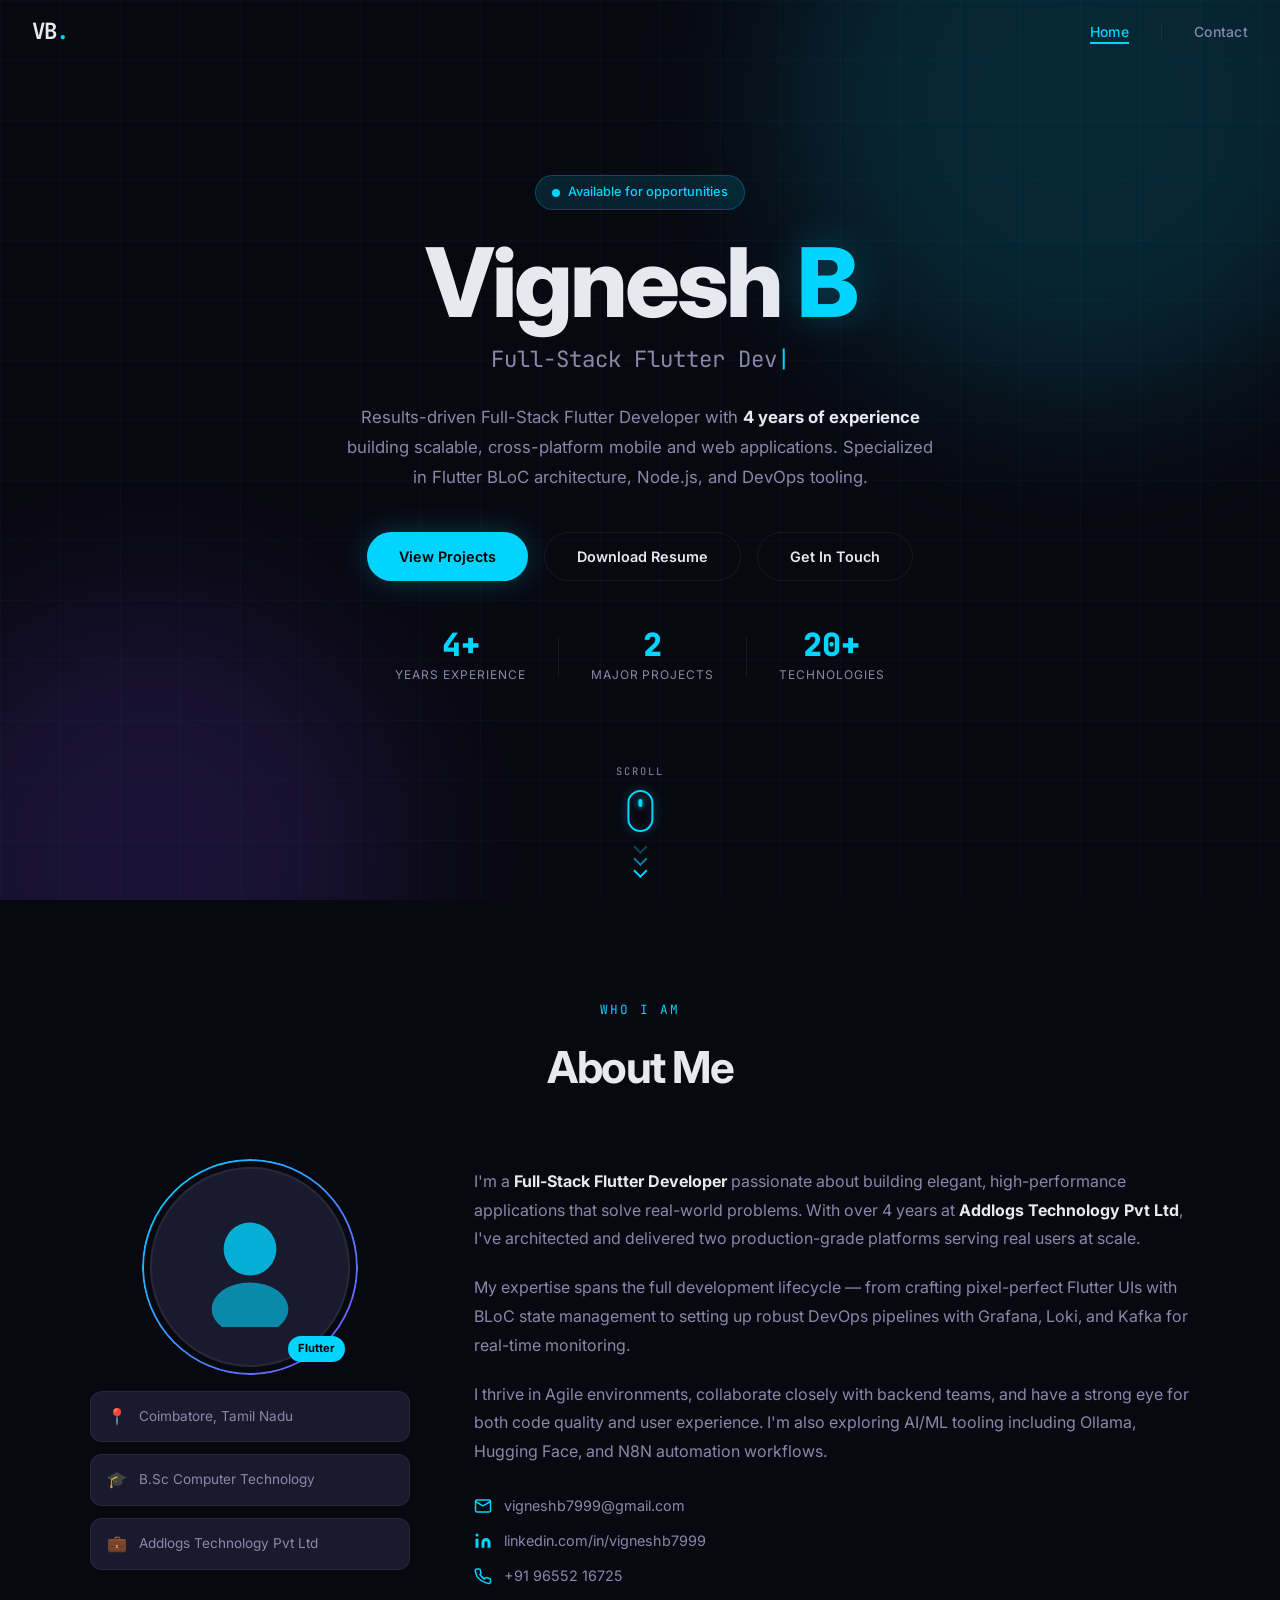
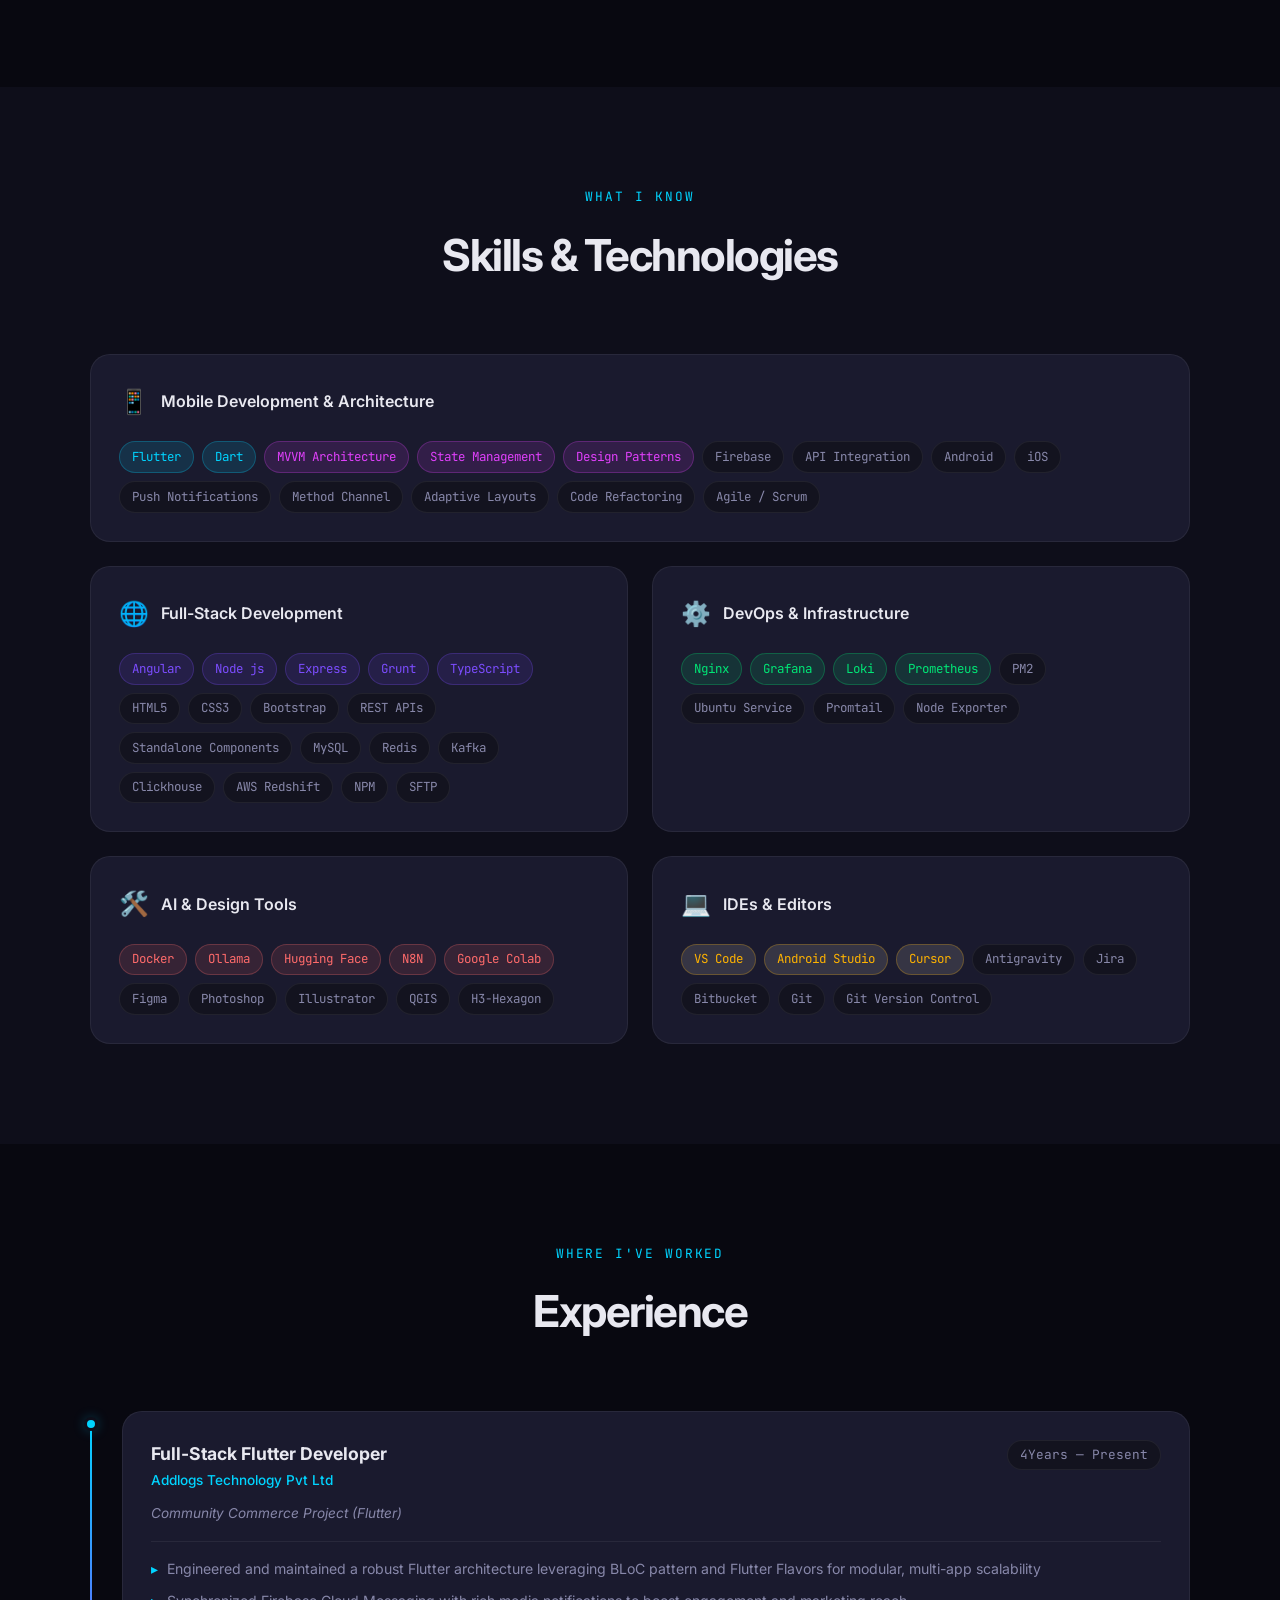
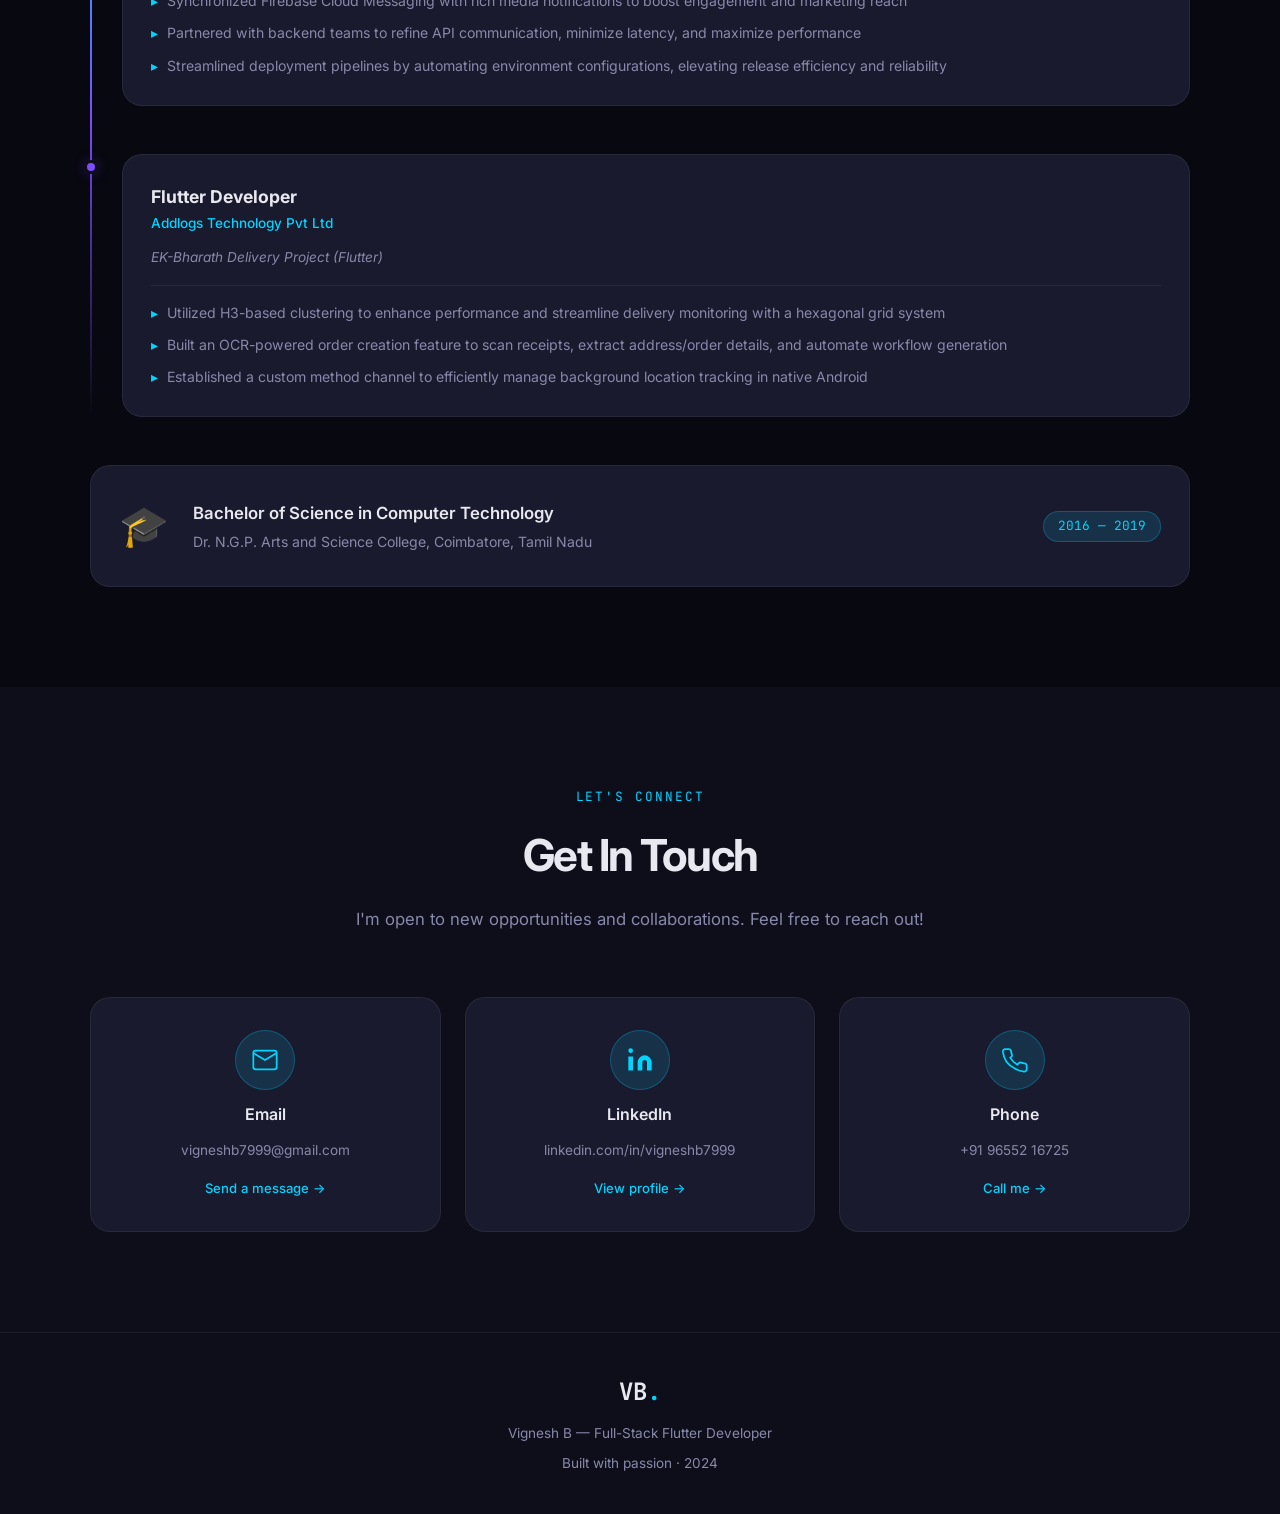
==== commit 140a8777: "add to download the portfolio resume" ====
--- a/index.html
+++ b/index.html
@@ -62,6 +62,7 @@
       </p>
       <div class="hero-actions">
         <a href="#projects" class="btn btn-primary">View Projects</a>
+        <a href="assets/resume.pdf" class="btn btn-outline" download="Vignesh-B-Resume.pdf">Download Resume</a>
         <a href="#contact" class="btn btn-outline">Get In Touch</a>
       </div>
       <div class="hero-stats">
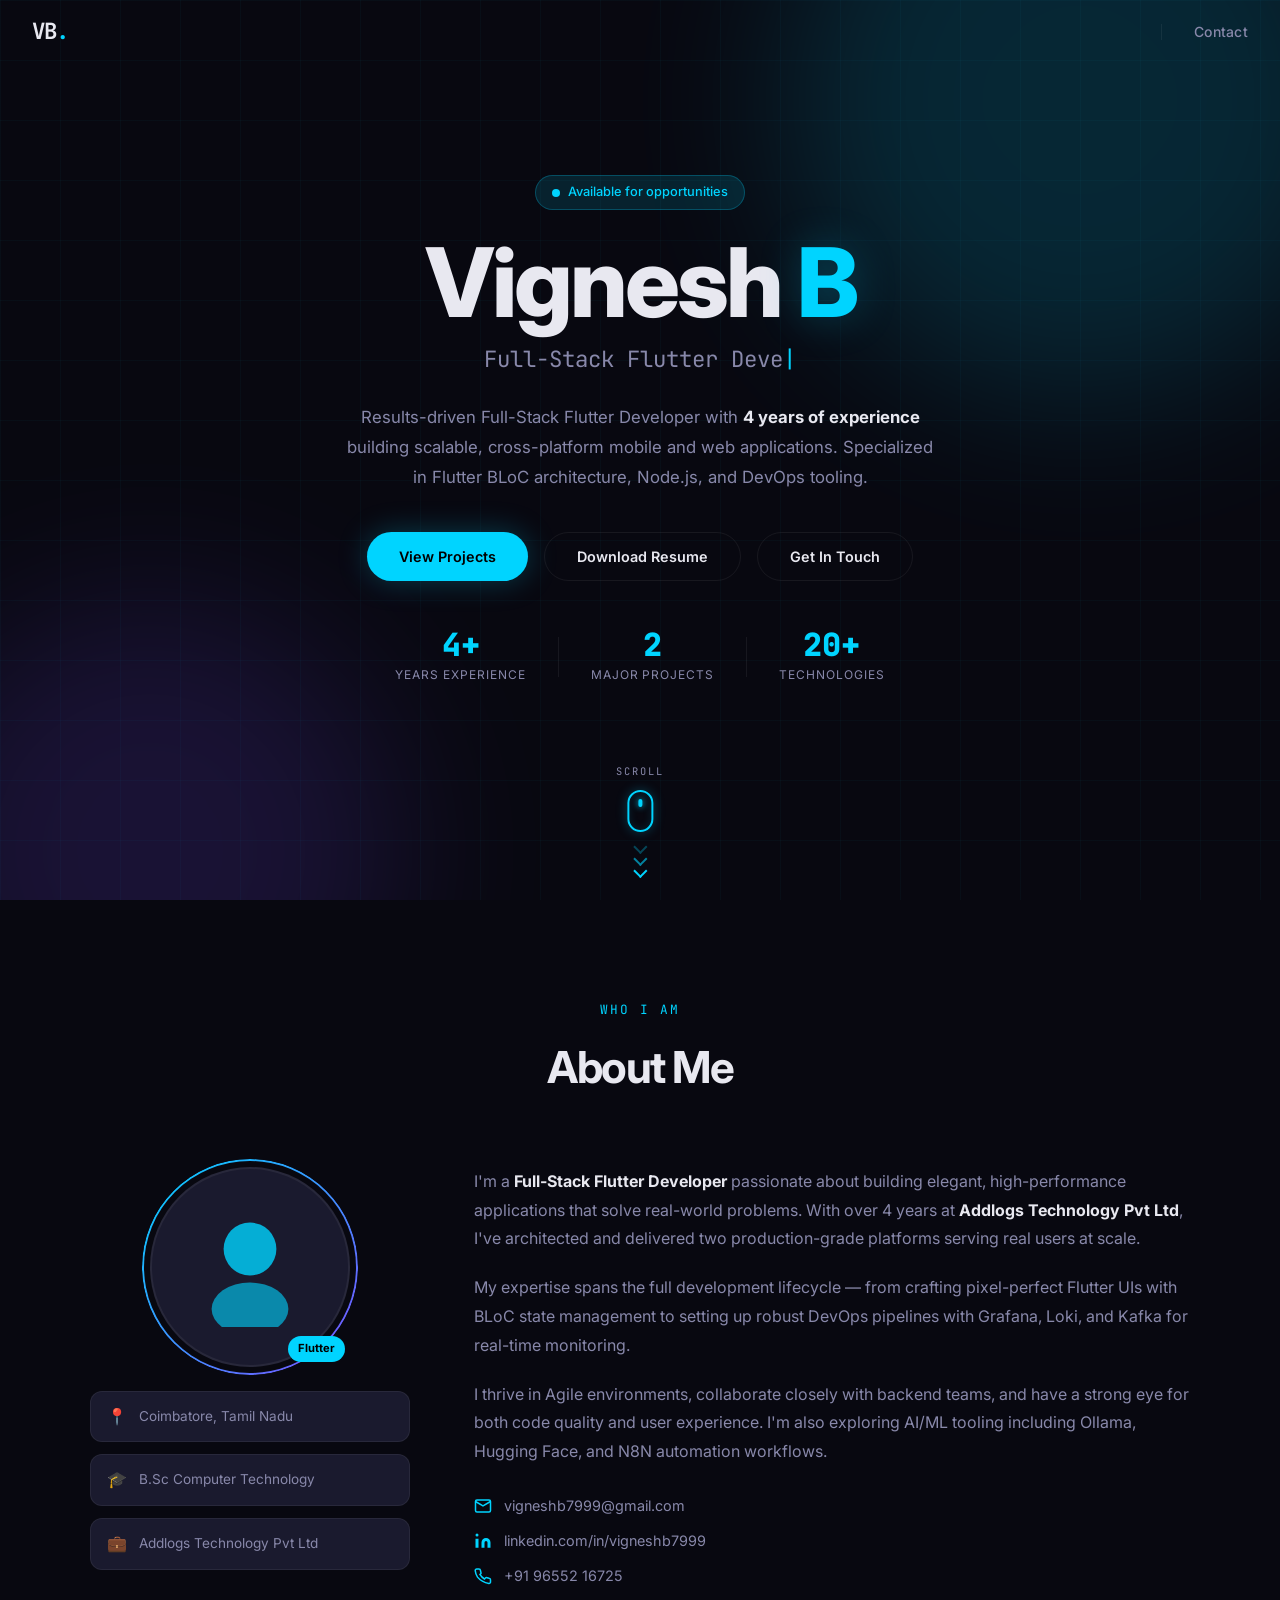
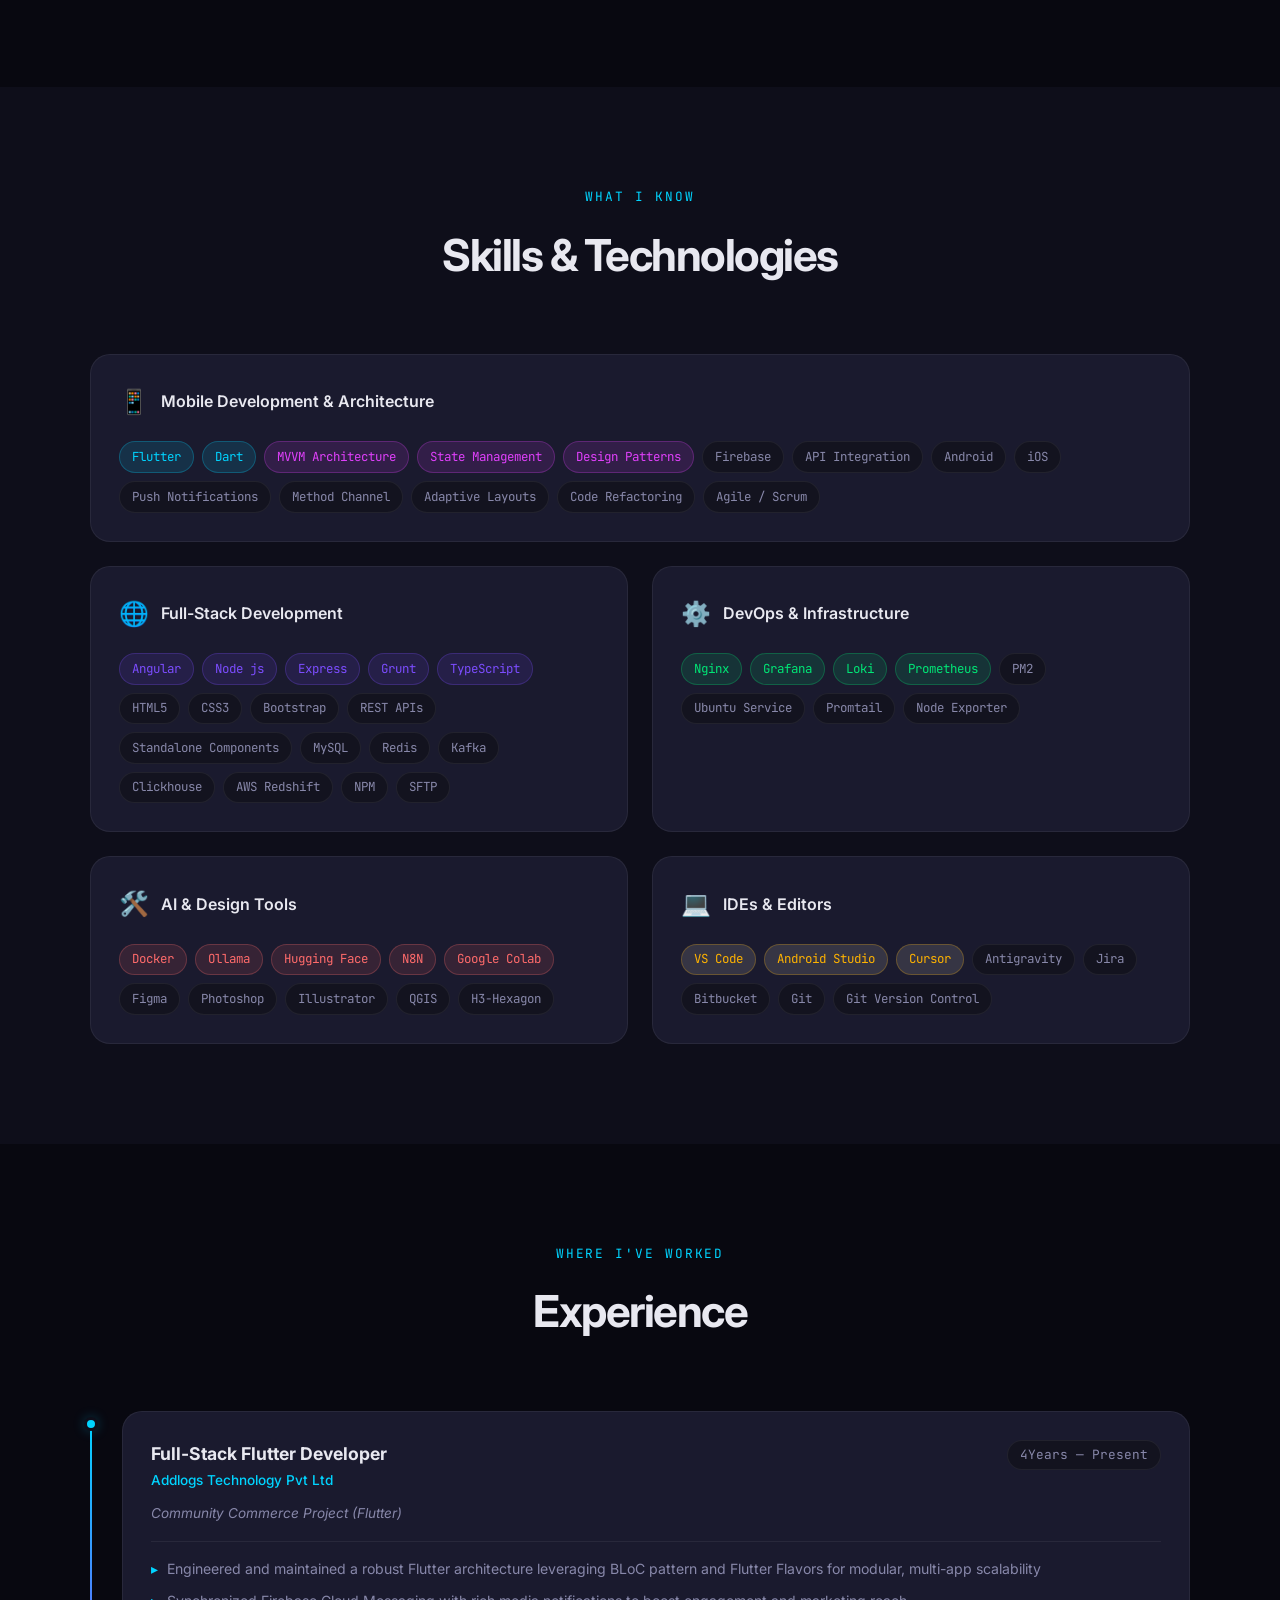
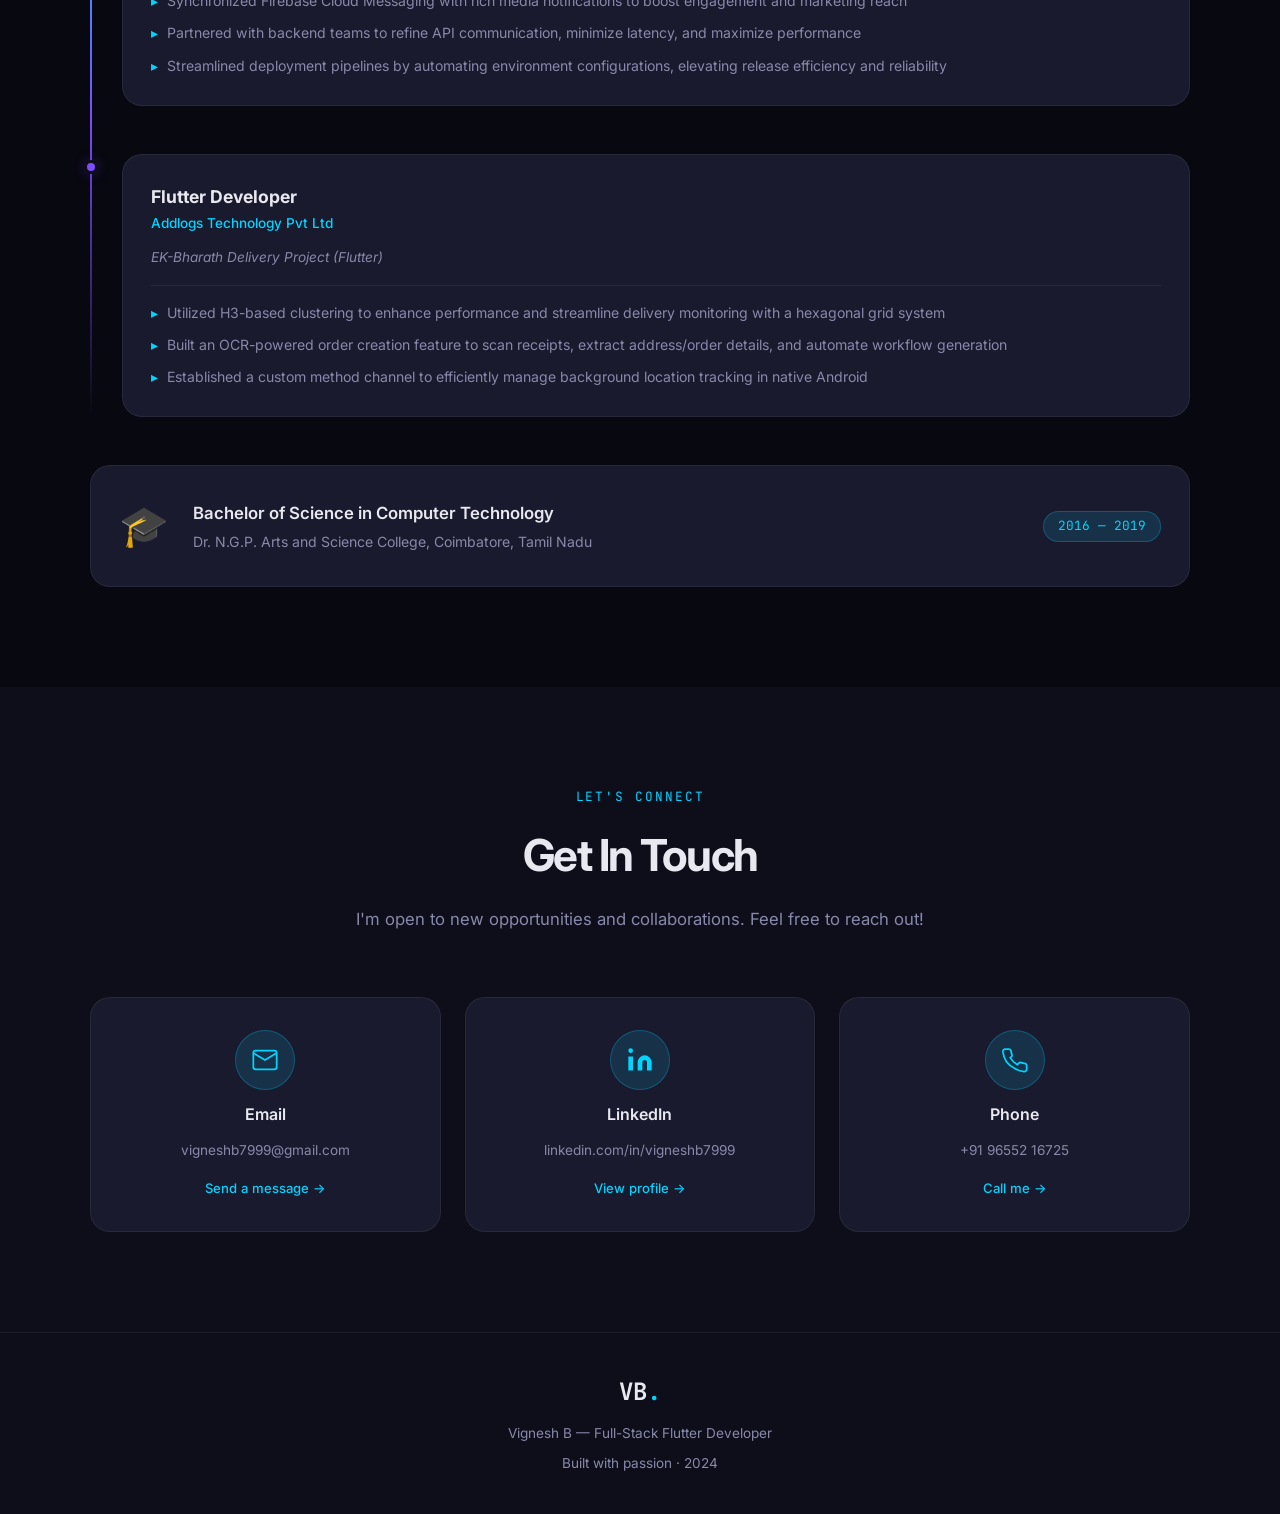
==== commit 589b9a33: "change the nav bar site" ====
--- a/index.html
+++ b/index.html
@@ -13,7 +13,7 @@
   <nav class="navbar" id="navbar">
     <a href="index.html" class="nav-logo">VB<span class="dot">.</span></a>
     <ul class="nav-links">
-      <li><a href="index.html" class="nav-active">Home</a></li>
+      <!-- <li><a href="index.html" class="nav-active">Home</a></li> -->
       <!-- <li class="nav-sep"></li> -->
       <!-- <li><a href="flutter.html" class="nav-tech" style="--tc:#00d4ff">Flutter</a></li>
       <li><a href="angular.html" class="nav-tech" style="--tc:#dd0031">Angular</a></li>
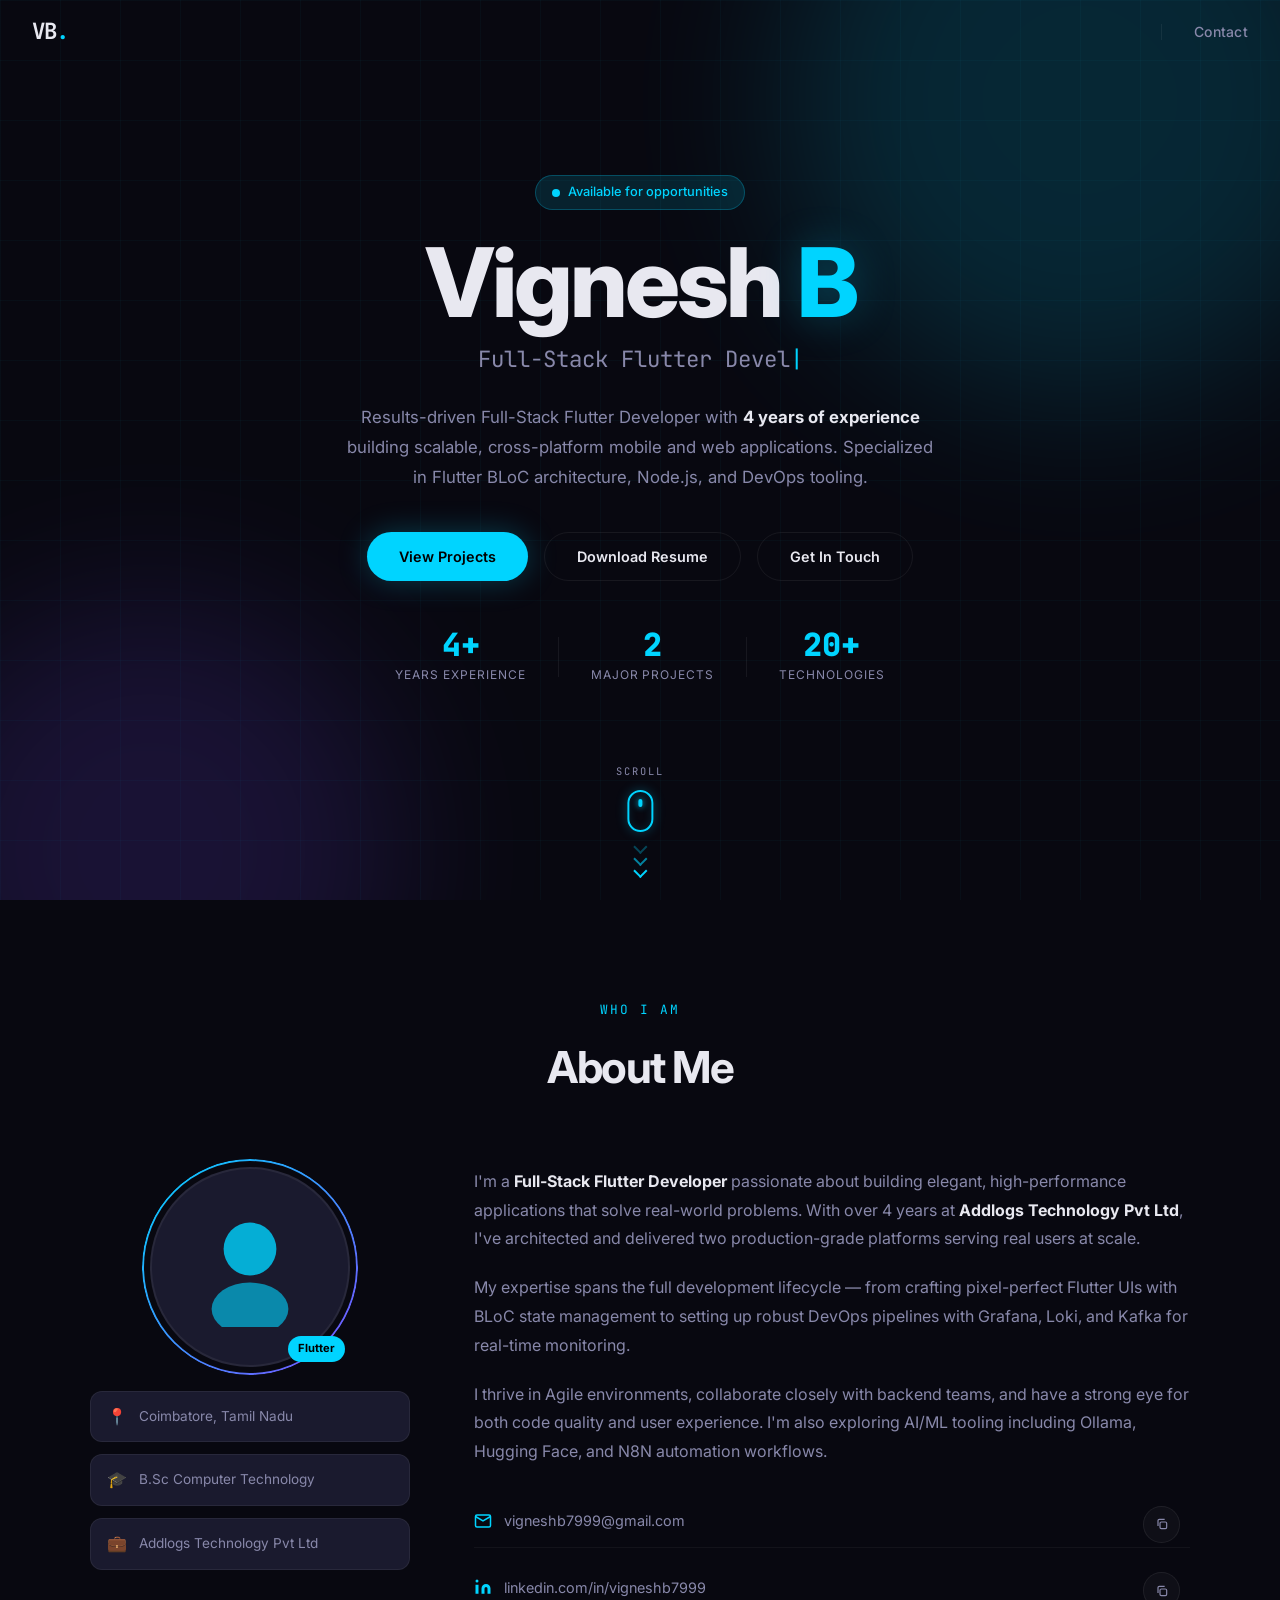
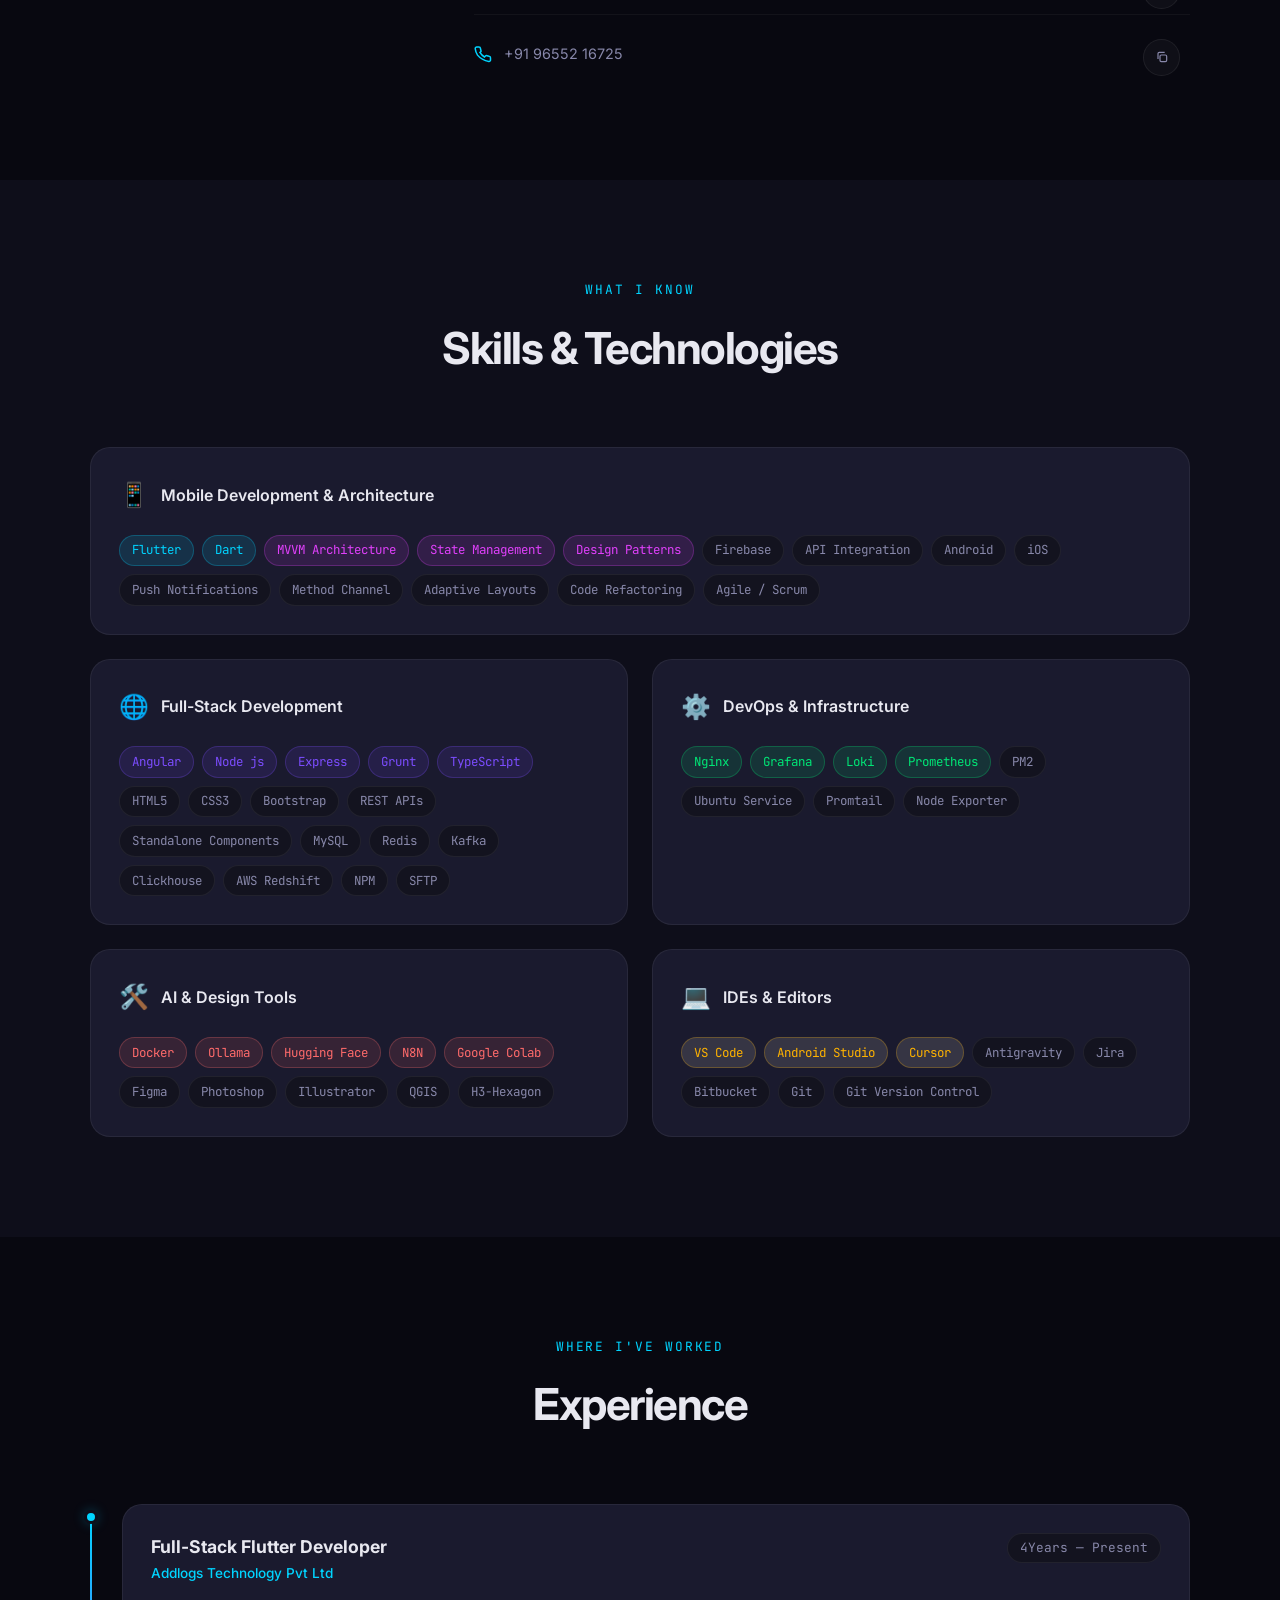
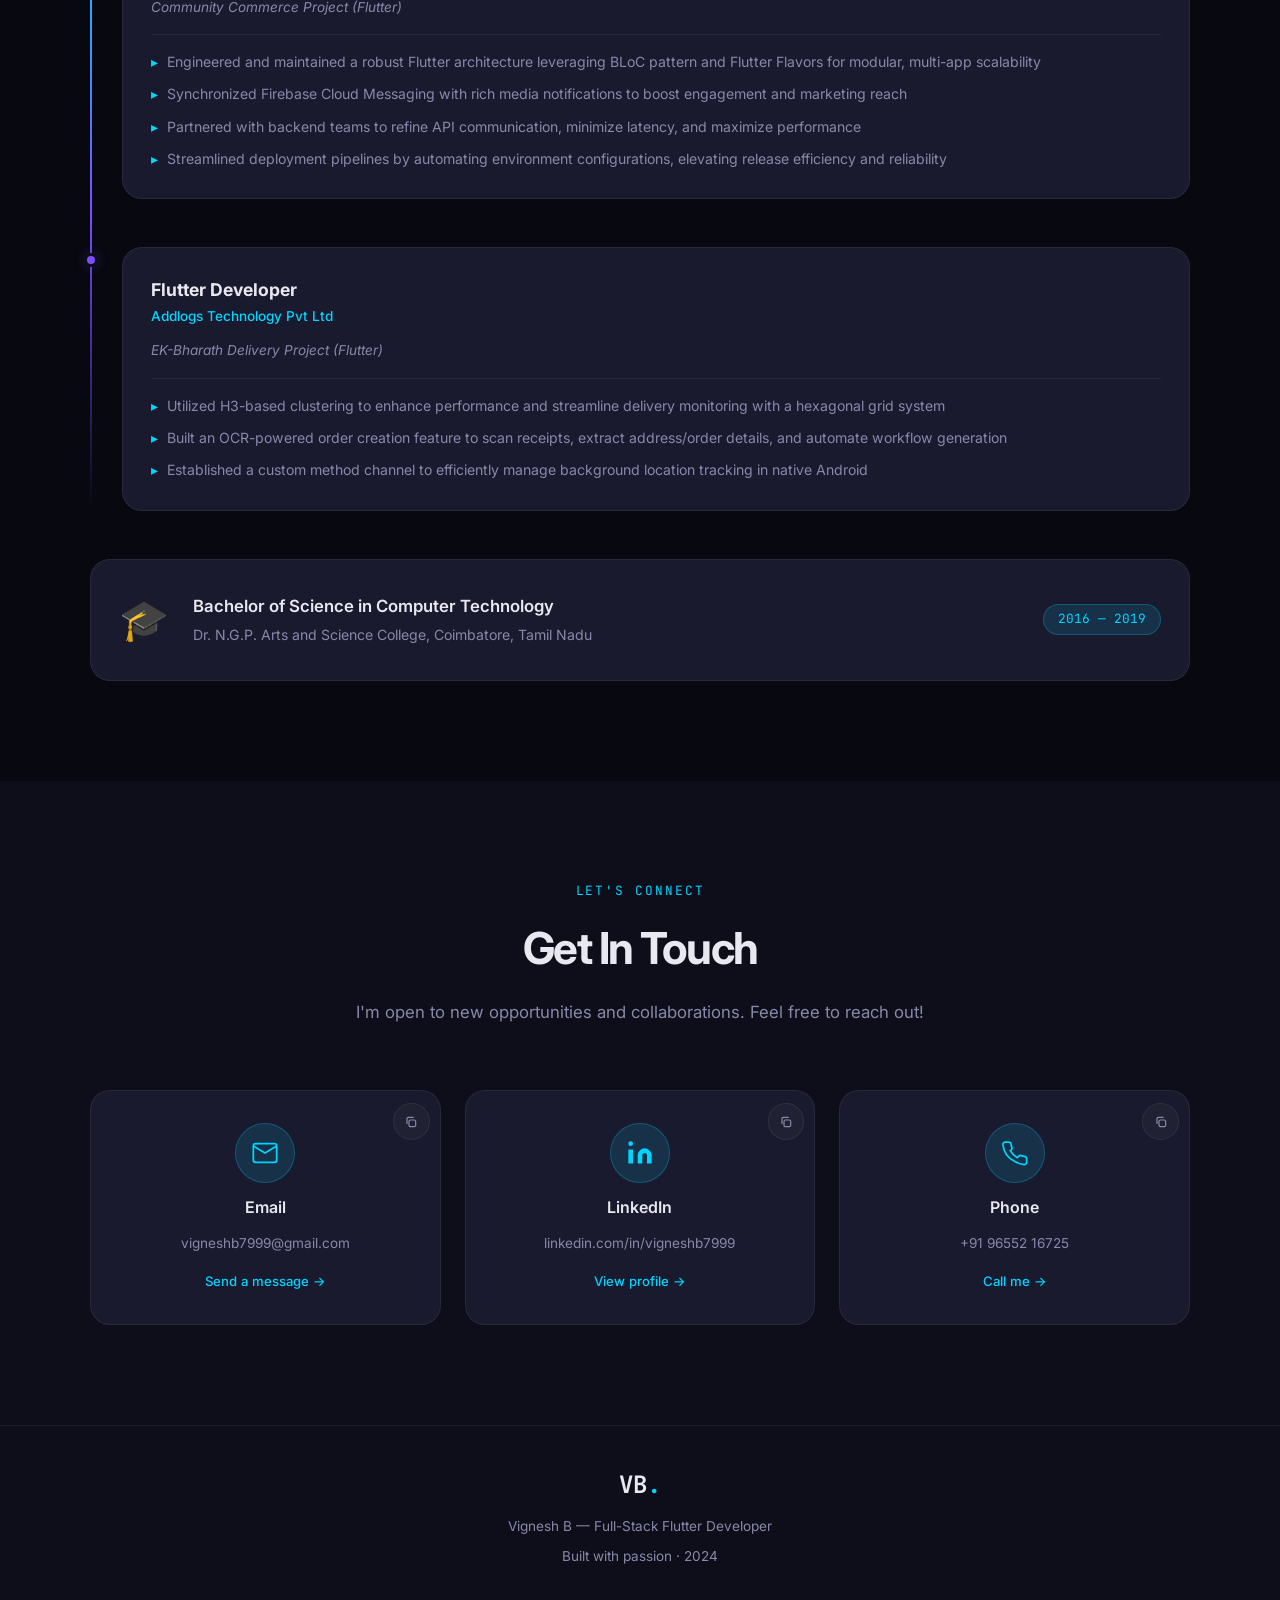
==== commit e0906fae: "add copy button" ====
--- a/index.html
+++ b/index.html
@@ -149,18 +149,45 @@
             Ollama, Hugging Face, and N8N automation workflows.
           </p>
           <div class="about-contact-links">
-            <a href="mailto:vigneshb7999@gmail.com" class="contact-link">
-              <svg viewBox="0 0 24 24" fill="none" stroke="currentColor" stroke-width="2"><path d="M4 4h16c1.1 0 2 .9 2 2v12c0 1.1-.9 2-2 2H4c-1.1 0-2-.9-2-2V6c0-1.1.9-2 2-2z"/><polyline points="22,6 12,12 2,6"/></svg>
-              vigneshb7999@gmail.com
-            </a>
-            <a href="https://linkedin.com/in/vigneshb7999" target="_blank" class="contact-link">
-              <svg viewBox="0 0 24 24" fill="currentColor"><path d="M16 8a6 6 0 0 1 6 6v7h-4v-7a2 2 0 0 0-2-2 2 2 0 0 0-2 2v7h-4v-7a6 6 0 0 1 6-6z"/><rect x="2" y="9" width="4" height="12"/><circle cx="4" cy="4" r="2"/></svg>
-              linkedin.com/in/vigneshb7999
-            </a>
-            <a href="tel:+919655216725" class="contact-link">
-              <svg viewBox="0 0 24 24" fill="none" stroke="currentColor" stroke-width="2"><path d="M22 16.92v3a2 2 0 0 1-2.18 2 19.79 19.79 0 0 1-8.63-3.07A19.5 19.5 0 0 1 4.69 13.5a19.79 19.79 0 0 1-3.07-8.67A2 2 0 0 1 3.6 2.69h3a2 2 0 0 1 2 1.72 12.84 12.84 0 0 0 .7 2.81 2 2 0 0 1-.45 2.11L7.91 9.91a16 16 0 0 0 6.08 6.08l1.27-1.27a2 2 0 0 1 2.11-.45 12.84 12.84 0 0 0 2.81.7A2 2 0 0 1 22 16.92z"/></svg>
-              +91 96552 16725
-            </a>
+            <div class="contact-link-row">
+              <button type="button" class="copy-btn contact-copy-corner" data-copy="vigneshb7999@gmail.com" data-label="Email" data-feedback="Copy" aria-label="Copy email address" title="Copy email address">
+                <svg viewBox="0 0 24 24" fill="none" stroke="currentColor" stroke-width="1.8" aria-hidden="true">
+                  <rect x="9" y="9" width="10" height="10" rx="2"></rect>
+                  <path d="M6 15V7a2 2 0 0 1 2-2h8"></path>
+                </svg>
+                <span class="sr-only">Copy email address</span>
+              </button>
+              <a href="mailto:vigneshb7999@gmail.com" class="contact-link">
+                <svg viewBox="0 0 24 24" fill="none" stroke="currentColor" stroke-width="2"><path d="M4 4h16c1.1 0 2 .9 2 2v12c0 1.1-.9 2-2 2H4c-1.1 0-2-.9-2-2V6c0-1.1.9-2 2-2z"/><polyline points="22,6 12,12 2,6"/></svg>
+                vigneshb7999@gmail.com
+              </a>
+            </div>
+            <div class="contact-link-row">
+              <button type="button" class="copy-btn contact-copy-corner" data-copy="https://linkedin.com/in/vigneshb7999" data-label="LinkedIn URL" data-feedback="Copy" aria-label="Copy LinkedIn URL" title="Copy LinkedIn URL">
+                <svg viewBox="0 0 24 24" fill="none" stroke="currentColor" stroke-width="1.8" aria-hidden="true">
+                  <rect x="9" y="9" width="10" height="10" rx="2"></rect>
+                  <path d="M6 15V7a2 2 0 0 1 2-2h8"></path>
+                </svg>
+                <span class="sr-only">Copy LinkedIn URL</span>
+              </button>
+              <a href="https://linkedin.com/in/vigneshb7999" target="_blank" rel="noopener noreferrer" class="contact-link">
+                <svg viewBox="0 0 24 24" fill="currentColor"><path d="M16 8a6 6 0 0 1 6 6v7h-4v-7a2 2 0 0 0-2-2 2 2 0 0 0-2 2v7h-4v-7a6 6 0 0 1 6-6z"/><rect x="2" y="9" width="4" height="12"/><circle cx="4" cy="4" r="2"/></svg>
+                linkedin.com/in/vigneshb7999
+              </a>
+            </div>
+            <div class="contact-link-row">
+              <button type="button" class="copy-btn contact-copy-corner" data-copy="+91 96552 16725" data-label="Phone number" data-feedback="Copy" aria-label="Copy phone number" title="Copy phone number">
+                <svg viewBox="0 0 24 24" fill="none" stroke="currentColor" stroke-width="1.8" aria-hidden="true">
+                  <rect x="9" y="9" width="10" height="10" rx="2"></rect>
+                  <path d="M6 15V7a2 2 0 0 1 2-2h8"></path>
+                </svg>
+                <span class="sr-only">Copy phone number</span>
+              </button>
+              <a href="tel:+919655216725" class="contact-link">
+                <svg viewBox="0 0 24 24" fill="none" stroke="currentColor" stroke-width="2"><path d="M22 16.92v3a2 2 0 0 1-2.18 2 19.79 19.79 0 0 1-8.63-3.07A19.5 19.5 0 0 1 4.69 13.5a19.79 19.79 0 0 1-3.07-8.67A2 2 0 0 1 3.6 2.69h3a2 2 0 0 1 2 1.72 12.84 12.84 0 0 0 .7 2.81 2 2 0 0 1-.45 2.11L7.91 9.91a16 16 0 0 0 6.08 6.08l1.27-1.27a2 2 0 0 1 2.11-.45 12.84 12.84 0 0 0 2.81.7A2 2 0 0 1 22 16.92z"/></svg>
+                +91 96552 16725
+              </a>
+            </div>
           </div>
         </div>
       </div>
@@ -356,7 +383,14 @@
         </p>
       </div>
       <div class="contact-grid">
-        <a href="mailto:vigneshb7999@gmail.com" class="contact-card">
+        <div class="contact-card">
+          <button type="button" class="copy-btn contact-copy-corner" data-copy="vigneshb7999@gmail.com" data-label="Email" data-feedback="Copy" aria-label="Copy email address" title="Copy email address">
+            <svg viewBox="0 0 24 24" fill="none" stroke="currentColor" stroke-width="1.8" aria-hidden="true">
+              <rect x="9" y="9" width="10" height="10" rx="2"></rect>
+              <path d="M6 15V7a2 2 0 0 1 2-2h8"></path>
+            </svg>
+            <span class="sr-only">Copy email address</span>
+          </button>
           <div class="contact-card-icon">
             <svg viewBox="0 0 24 24" fill="none" stroke="currentColor" stroke-width="1.5">
               <path d="M4 4h16c1.1 0 2 .9 2 2v12c0 1.1-.9 2-2 2H4c-1.1 0-2-.9-2-2V6c0-1.1.9-2 2-2z"/>
@@ -365,9 +399,18 @@
           </div>
           <h3>Email</h3>
           <p>vigneshb7999@gmail.com</p>
-          <span class="contact-card-action">Send a message →</span>
-        </a>
-        <a href="https://linkedin.com/in/vigneshb7999" target="_blank" class="contact-card">
+          <div class="contact-card-actions">
+            <a href="mailto:vigneshb7999@gmail.com" class="contact-card-action">Send a message →</a>
+          </div>
+        </div>
+        <div class="contact-card">
+          <button type="button" class="copy-btn contact-copy-corner" data-copy="https://linkedin.com/in/vigneshb7999" data-label="LinkedIn URL" data-feedback="Copy" aria-label="Copy LinkedIn URL" title="Copy LinkedIn URL">
+            <svg viewBox="0 0 24 24" fill="none" stroke="currentColor" stroke-width="1.8" aria-hidden="true">
+              <rect x="9" y="9" width="10" height="10" rx="2"></rect>
+              <path d="M6 15V7a2 2 0 0 1 2-2h8"></path>
+            </svg>
+            <span class="sr-only">Copy LinkedIn URL</span>
+          </button>
           <div class="contact-card-icon">
             <svg viewBox="0 0 24 24" fill="currentColor">
               <path d="M16 8a6 6 0 0 1 6 6v7h-4v-7a2 2 0 0 0-2-2 2 2 0 0 0-2 2v7h-4v-7a6 6 0 0 1 6-6z"/>
@@ -377,9 +420,18 @@
           </div>
           <h3>LinkedIn</h3>
           <p>linkedin.com/in/vigneshb7999</p>
-          <span class="contact-card-action">View profile →</span>
-        </a>
-        <a href="tel:+919655216725" class="contact-card">
+          <div class="contact-card-actions">
+            <a href="https://linkedin.com/in/vigneshb7999" target="_blank" rel="noopener noreferrer" class="contact-card-action">View profile →</a>
+          </div>
+        </div>
+        <div class="contact-card">
+          <button type="button" class="copy-btn contact-copy-corner" data-copy="+91 96552 16725" data-label="Phone number" data-feedback="Copy" aria-label="Copy phone number" title="Copy phone number">
+            <svg viewBox="0 0 24 24" fill="none" stroke="currentColor" stroke-width="1.8" aria-hidden="true">
+              <rect x="9" y="9" width="10" height="10" rx="2"></rect>
+              <path d="M6 15V7a2 2 0 0 1 2-2h8"></path>
+            </svg>
+            <span class="sr-only">Copy phone number</span>
+          </button>
           <div class="contact-card-icon">
             <svg viewBox="0 0 24 24" fill="none" stroke="currentColor" stroke-width="1.5">
               <path d="M22 16.92v3a2 2 0 0 1-2.18 2 19.79 19.79 0 0 1-8.63-3.07A19.5 19.5 0 0 1 4.69 13.5a19.79 19.79 0 0 1-3.07-8.67A2 2 0 0 1 3.6 2.69h3a2 2 0 0 1 2 1.72 12.84 12.84 0 0 0 .7 2.81 2 2 0 0 1-.45 2.11L7.91 9.91a16 16 0 0 0 6.08 6.08l1.27-1.27a2 2 0 0 1 2.11-.45 12.84 12.84 0 0 0 2.81.7A2 2 0 0 1 22 16.92z"/>
@@ -387,8 +439,10 @@
           </div>
           <h3>Phone</h3>
           <p>+91 96552 16725</p>
-          <span class="contact-card-action">Call me →</span>
-        </a>
+          <div class="contact-card-actions">
+            <a href="tel:+919655216725" class="contact-card-action">Call me →</a>
+          </div>
+        </div>
       </div>
     </div>
   </section>
--- a/css/style.css
+++ b/css/style.css
@@ -635,6 +635,15 @@
   padding-top: 0.5rem;
 }
 
+.contact-link-row {
+  position: relative;
+  display: flex;
+  align-items: center;
+  gap: 0.75rem;
+  padding: 0.95rem 1rem 0.95rem 0;
+  border-bottom: 1px solid color-mix(in srgb, var(--border) 70%, transparent);
+}
+
 .contact-link {
   display: flex;
   align-items: center;
@@ -643,6 +652,11 @@
   text-decoration: none;
   font-size: 0.9rem;
   transition: var(--transition);
+  min-width: 0;
+}
+
+.contact-link-row:last-child {
+  border-bottom: 0;
 }
 
 .contact-link svg {
@@ -653,6 +667,90 @@
 }
 
 .contact-link:hover { color: var(--primary); }
+
+.copy-btn {
+  position: relative;
+  width: 2.3rem;
+  height: 2.3rem;
+  display: inline-flex;
+  align-items: center;
+  justify-content: center;
+  border: 1px solid var(--border);
+  background: rgba(255, 255, 255, 0.03);
+  color: var(--text-muted);
+  border-radius: 50%;
+  padding: 0;
+  cursor: pointer;
+  transition: var(--transition);
+  flex-shrink: 0;
+}
+
+.contact-copy-corner {
+  position: absolute;
+  top: 0.75rem;
+  right: 10px;
+}
+
+.copy-btn svg {
+  width: 1rem;
+  height: 1rem;
+}
+
+.copy-btn::after {
+  content: attr(data-feedback);
+  position: absolute;
+  bottom: calc(100% + 0.5rem);
+  left: 50%;
+  transform: translate(-50%, 6px);
+  background: rgba(10, 15, 25, 0.95);
+  color: var(--text);
+  border: 1px solid var(--border);
+  border-radius: 999px;
+  padding: 0.25rem 0.55rem;
+  font-size: 0.72rem;
+  line-height: 1;
+  letter-spacing: 0.02em;
+  white-space: nowrap;
+  opacity: 0;
+  pointer-events: none;
+  transition: opacity 0.2s ease, transform 0.2s ease;
+}
+
+.copy-btn:hover {
+  border-color: var(--primary);
+  color: var(--primary);
+  transform: translateY(-1px);
+}
+
+.copy-btn:hover::after,
+.copy-btn:focus-visible::after,
+.copy-btn.copied::after {
+  opacity: 1;
+  transform: translate(-50%, 0);
+}
+
+.copy-btn:focus-visible {
+  outline: 2px solid var(--primary);
+  outline-offset: 2px;
+}
+
+.copy-btn.copied {
+  border-color: var(--primary);
+  background: var(--primary-dim);
+  color: var(--primary);
+}
+
+.sr-only {
+  position: absolute;
+  width: 1px;
+  height: 1px;
+  padding: 0;
+  margin: -1px;
+  overflow: hidden;
+  clip: rect(0, 0, 0, 0);
+  white-space: nowrap;
+  border: 0;
+}
 
 /* ===== SKILLS ===== */
 .skills-grid {
@@ -999,6 +1097,7 @@
 }
 
 .contact-card {
+  position: relative;
   display: flex;
   flex-direction: column;
   align-items: center;
@@ -1047,11 +1146,20 @@
   word-break: break-all;
 }
 
+.contact-card-actions {
+  display: flex;
+  align-items: center;
+  justify-content: center;
+  gap: 0.75rem;
+  flex-wrap: wrap;
+  margin-top: 0.25rem;
+}
+
 .contact-card-action {
   color: var(--primary);
   font-size: 0.82rem;
   font-weight: 500;
-  margin-top: 0.25rem;
+  text-decoration: none;
 }
 
 /* ===== FOOTER ===== */
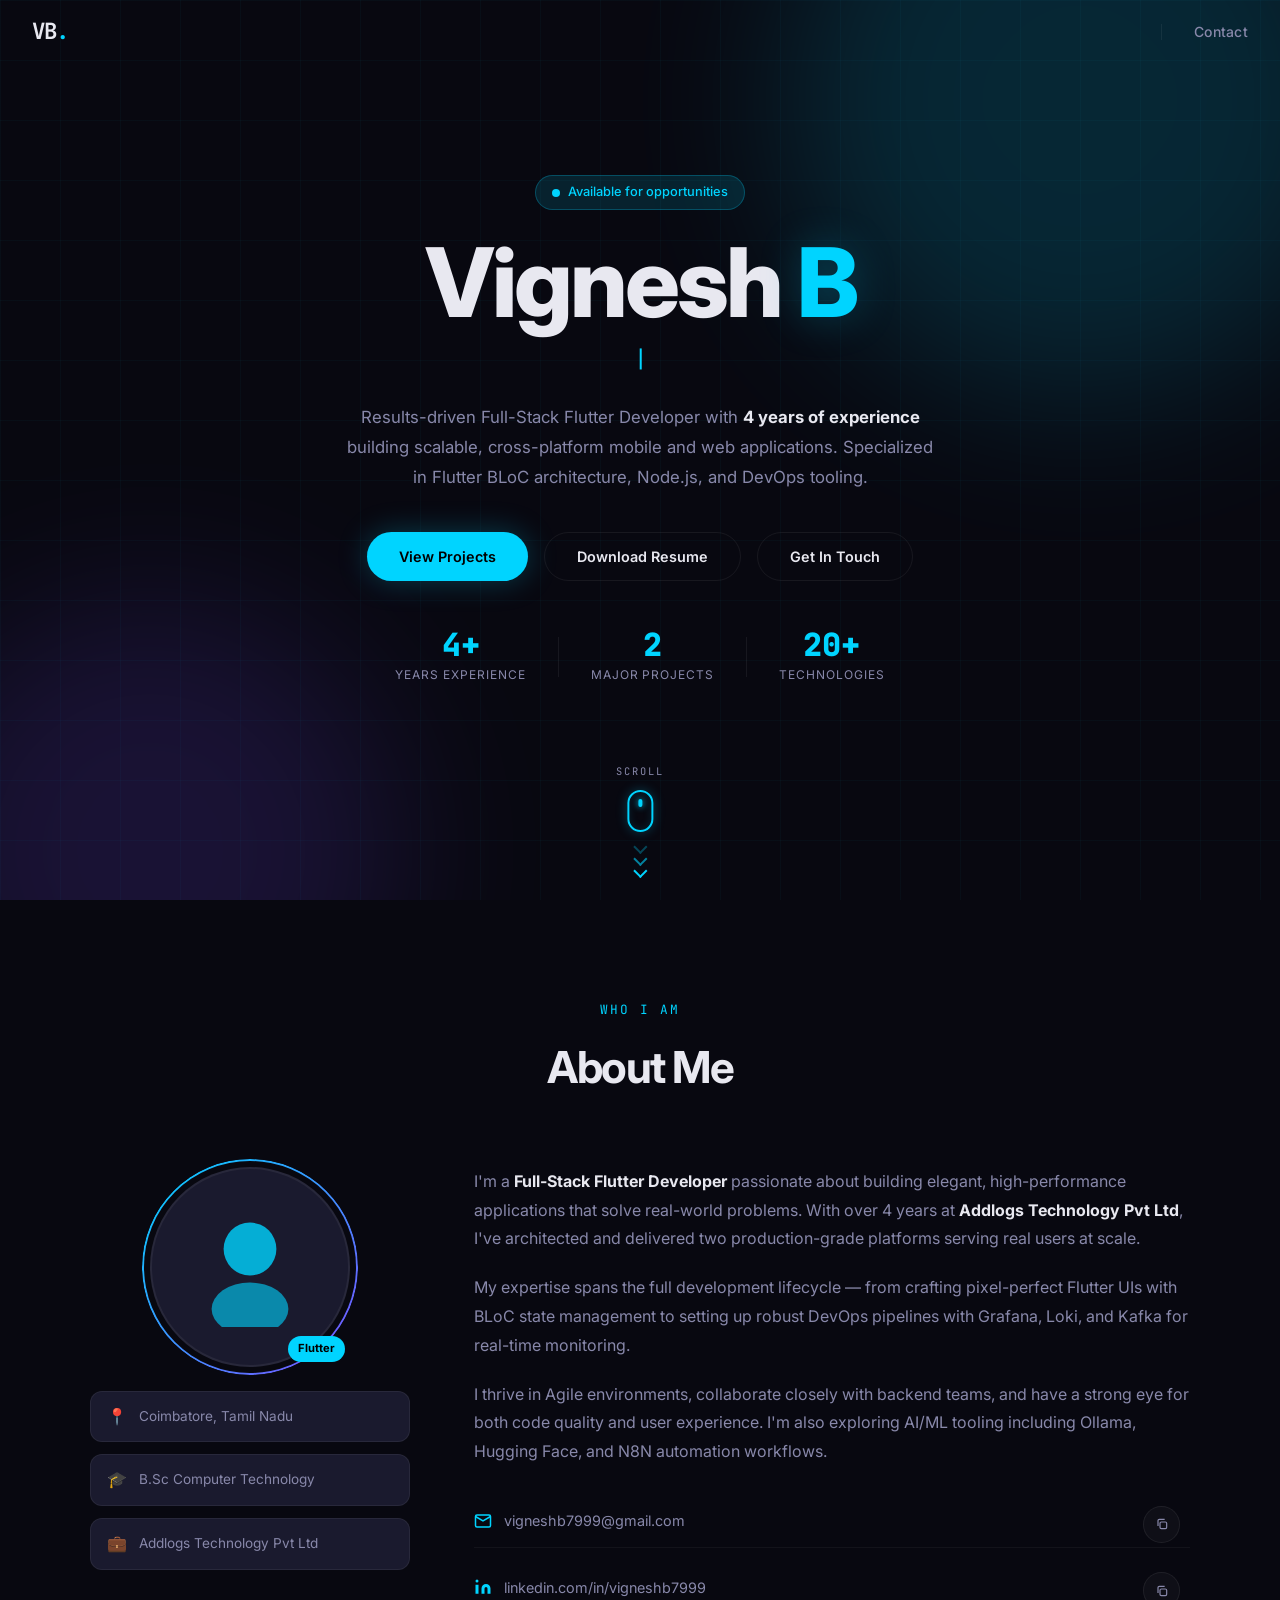
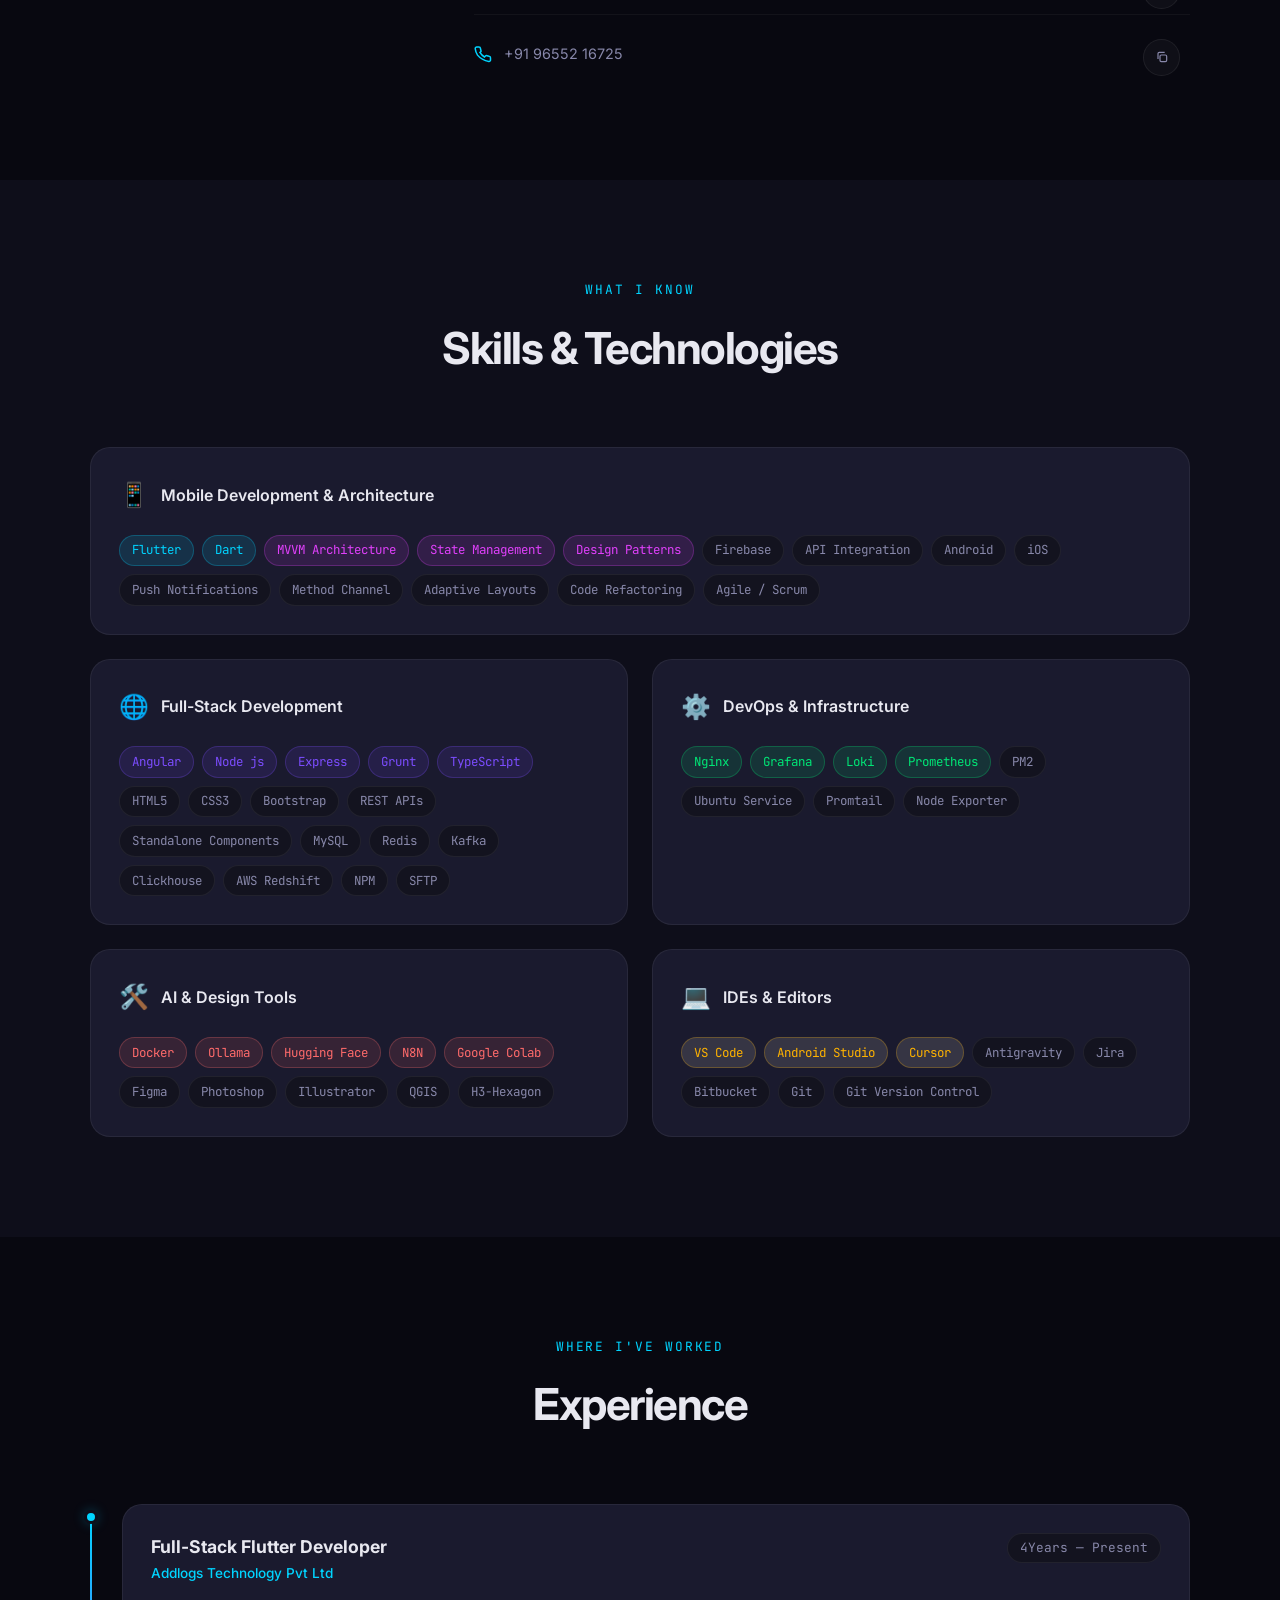
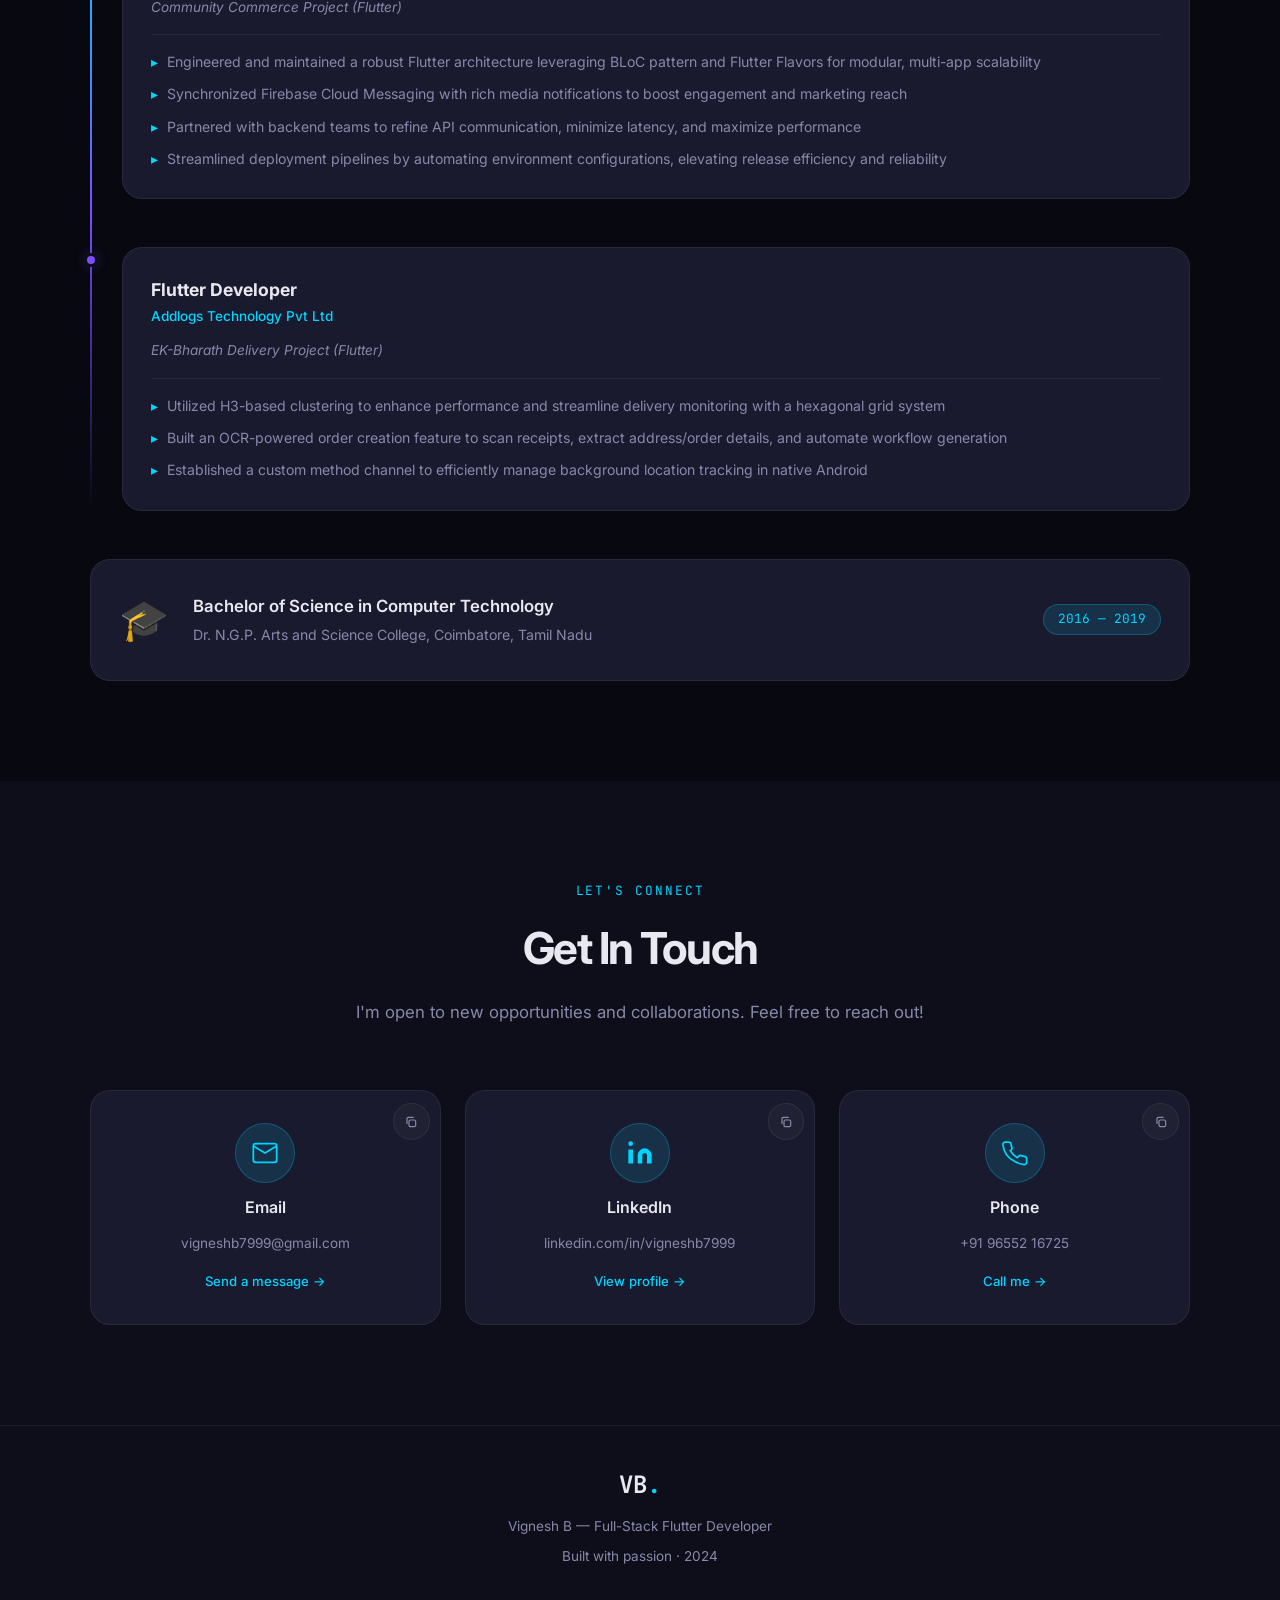
==== commit c1e86e04: "remove menu bar design" ====
--- a/index.html
+++ b/index.html
@@ -22,13 +22,13 @@
       <li class="nav-sep"></li>
       <li><a href="#contact">Contact</a></li>
     </ul>
-    <button class="hamburger" id="hamburger" aria-label="Menu">
+    <!-- <button class="hamburger" id="hamburger" aria-label="Menu">
       <span></span><span></span><span></span>
-    </button>
+    </button> -->
   </nav>
 
   <!-- Mobile Menu -->
-  <div class="mobile-menu" id="mobileMenu">
+  <!-- <div class="mobile-menu" id="mobileMenu">
     <ul>
       <li><a href="index.html" onclick="closeMobileMenu()">Home</a></li>
       <li><a href="flutter.html" onclick="closeMobileMenu()" style="color:#00d4ff">Flutter</a></li>
@@ -37,7 +37,7 @@
       <li><a href="devops.html" onclick="closeMobileMenu()" style="color:#ff9800">DevOps</a></li>
       <li><a href="#contact" onclick="closeMobileMenu()">Contact</a></li>
     </ul>
-  </div>
+  </div> -->
 
   <!-- Hero Section -->
   <section class="hero" id="home">
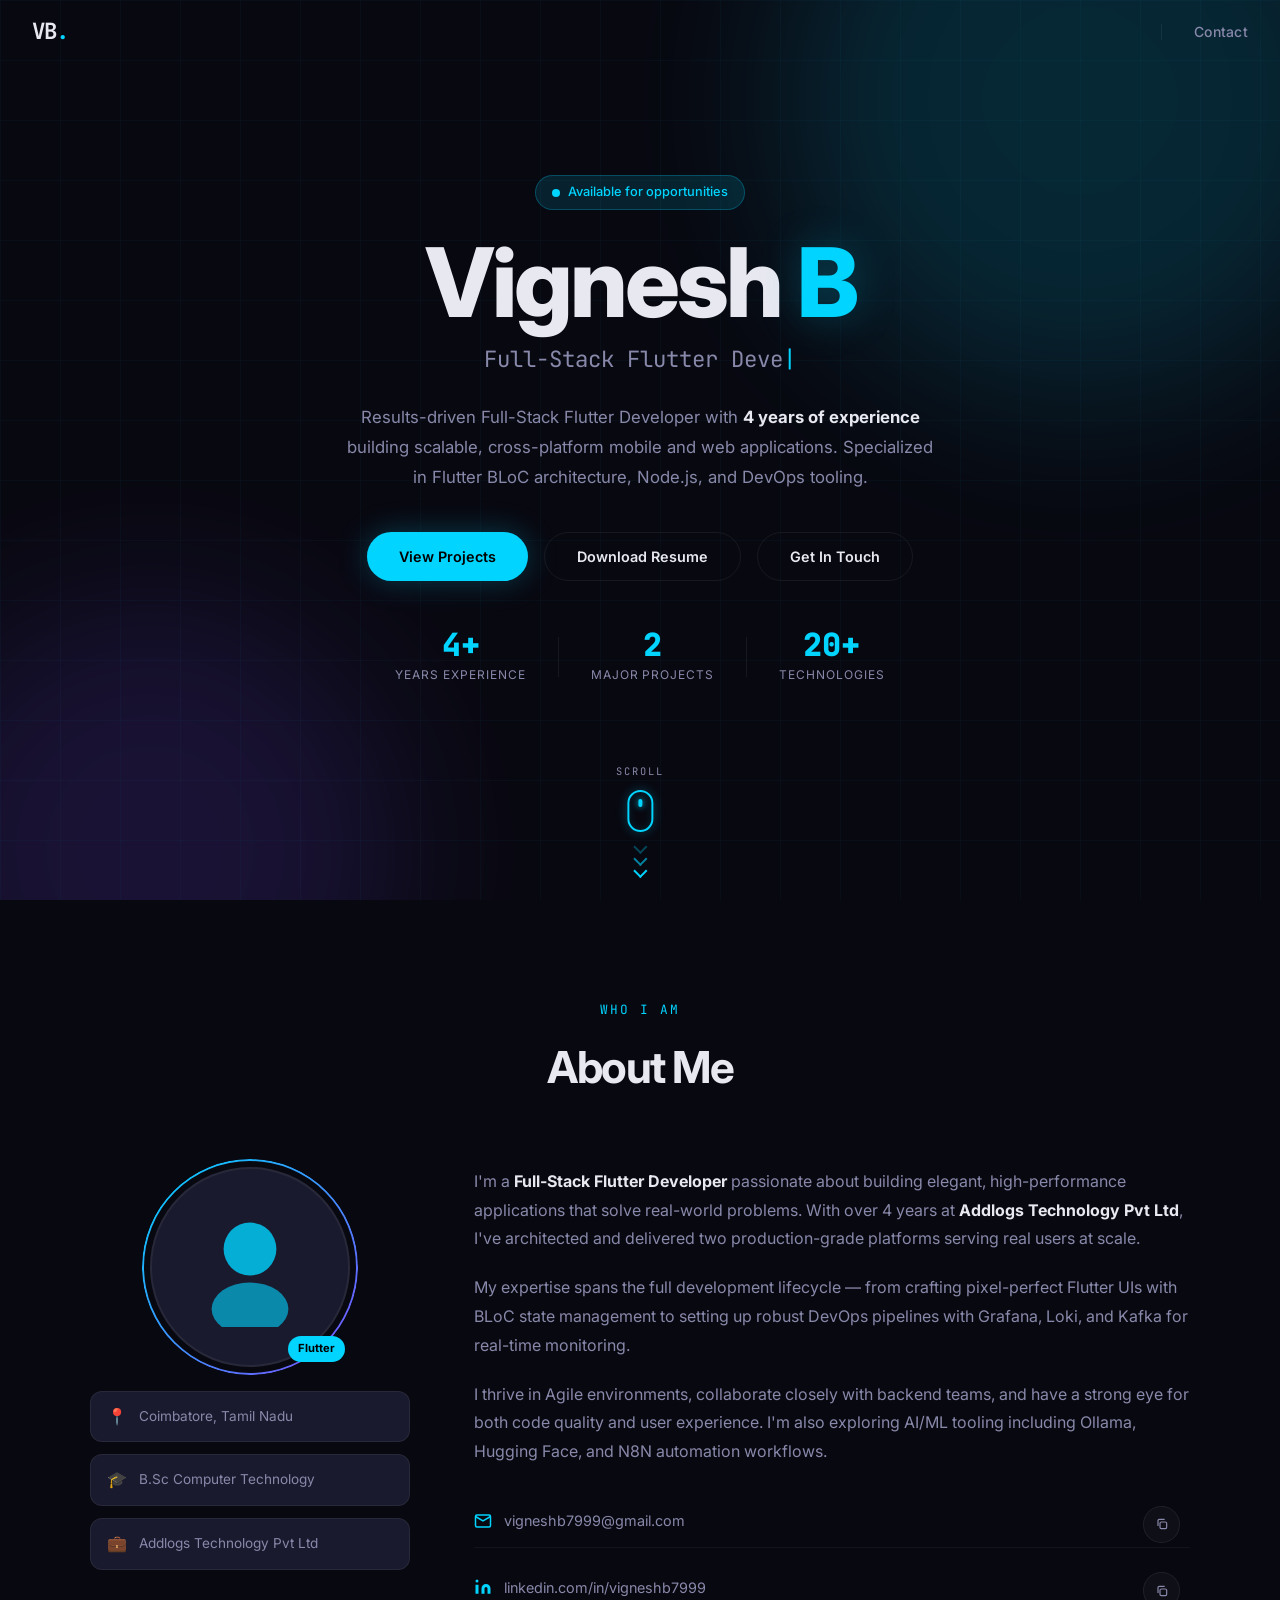
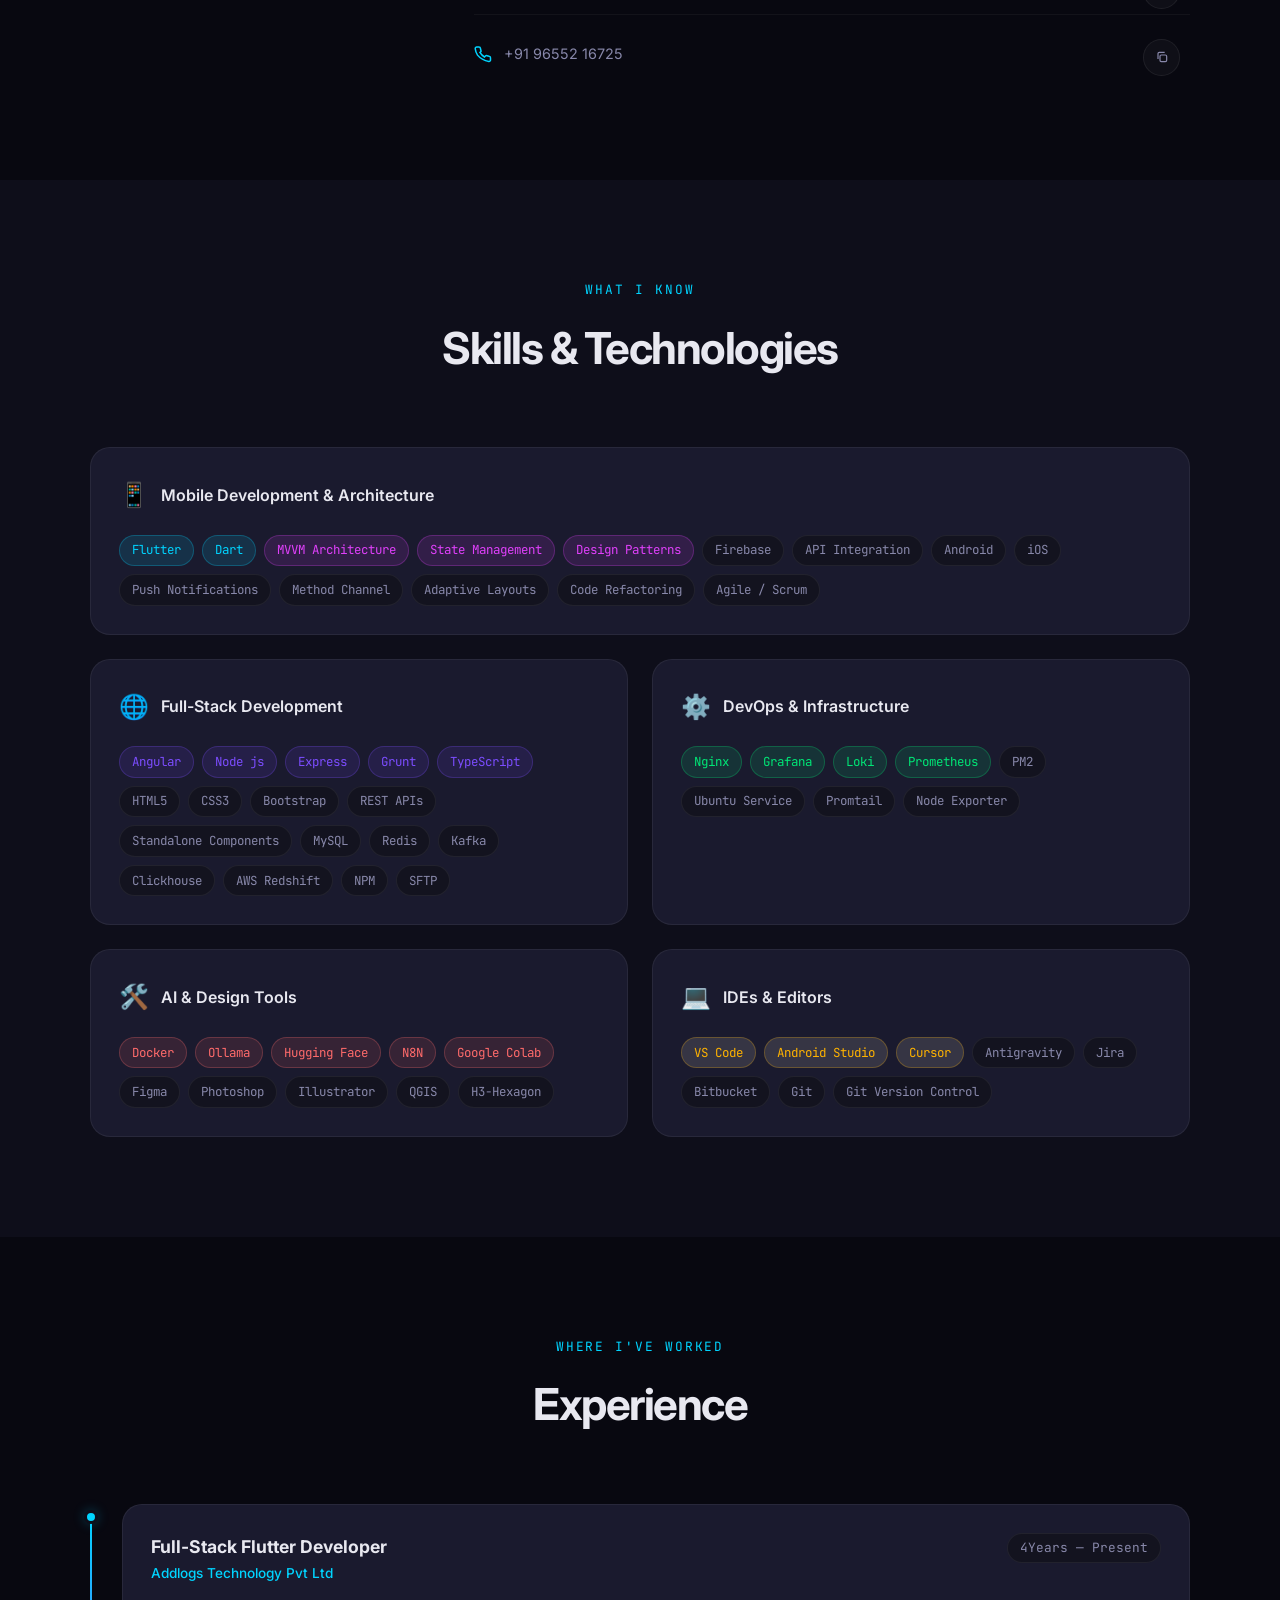
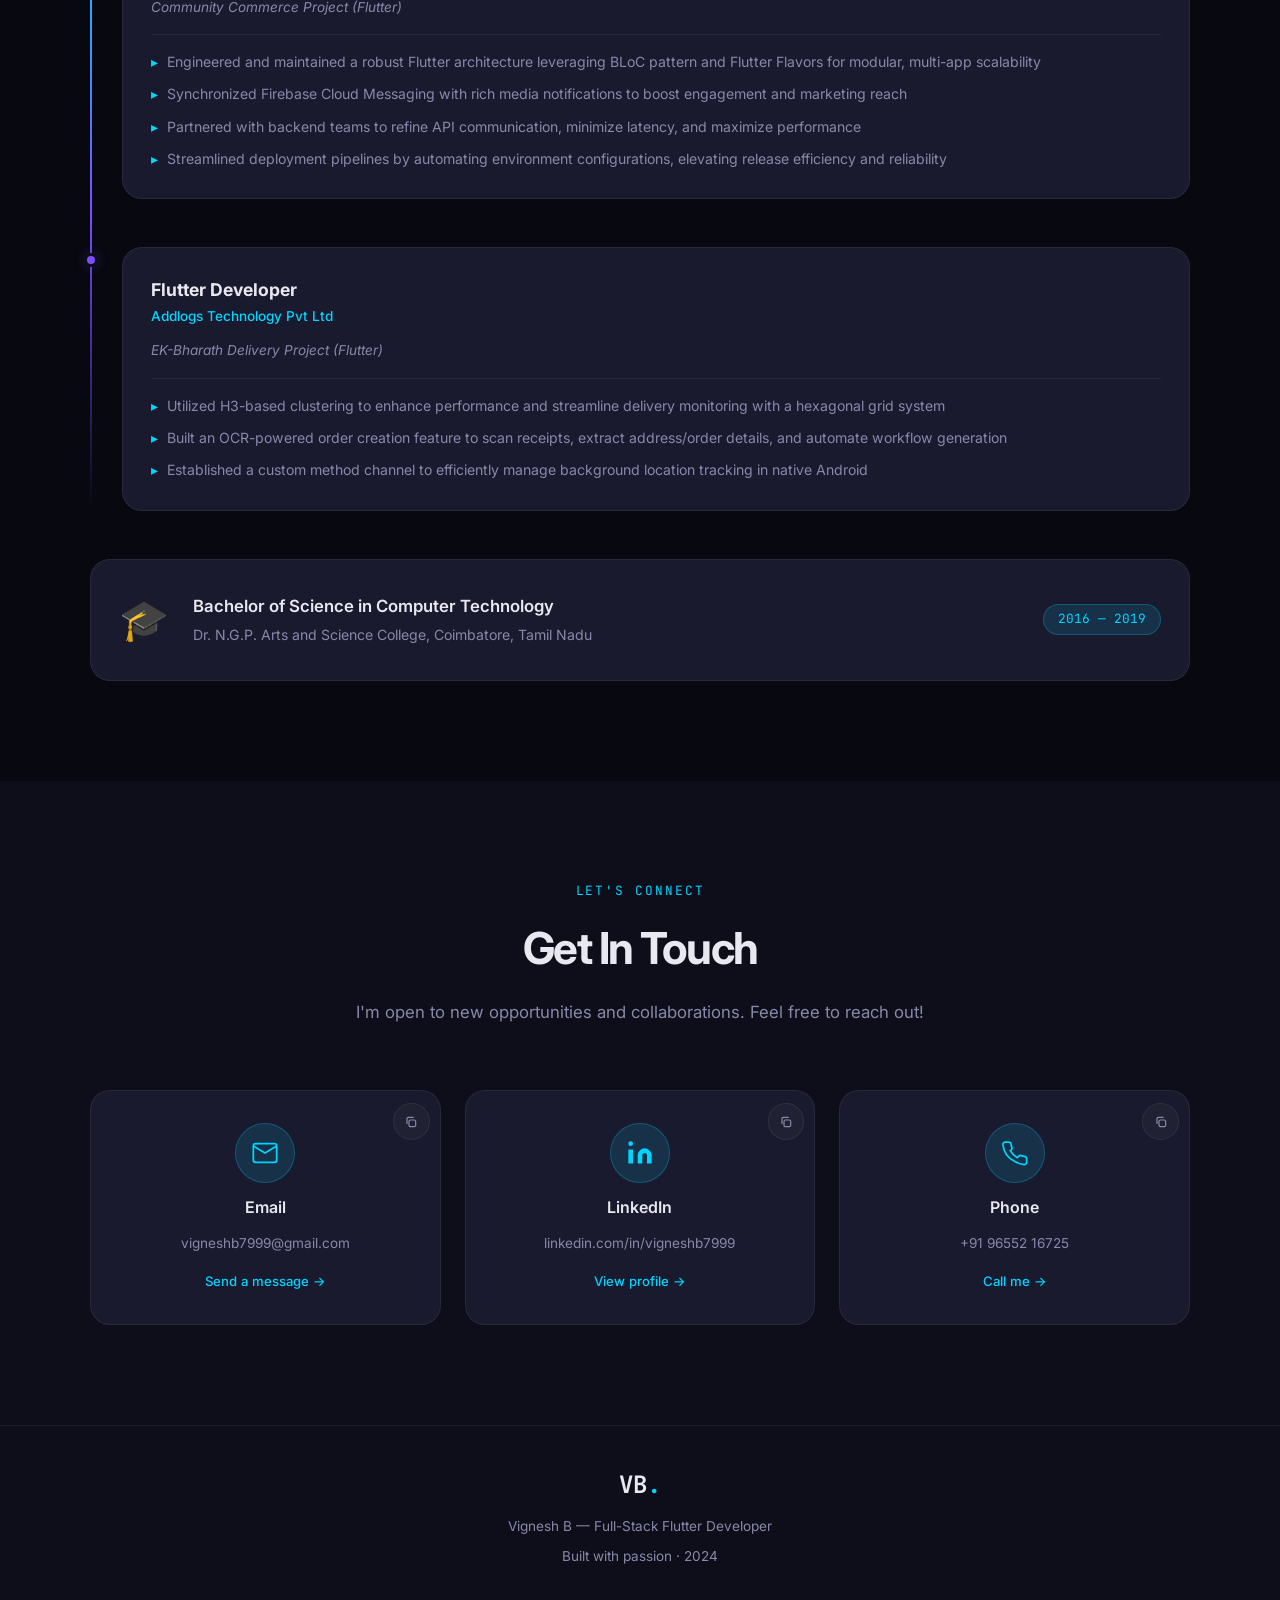
==== commit 64f2b96e: "add favicon" ====
--- a/index.html
+++ b/index.html
@@ -4,6 +4,7 @@
   <meta charset="UTF-8" />
   <meta name="viewport" content="width=device-width, initial-scale=1.0" />
   <title>Vignesh B — Full-Stack Flutter Developer</title>
+  <link rel="icon" type="image/svg+xml" href="assets/favicon.svg" />
   <link rel="stylesheet" href="css/style.css" />
   <link href="https://fonts.googleapis.com/css2?family=Inter:wght@300;400;500;600;700;800&family=JetBrains+Mono:wght@400;500&display=swap" rel="stylesheet" />
 </head>
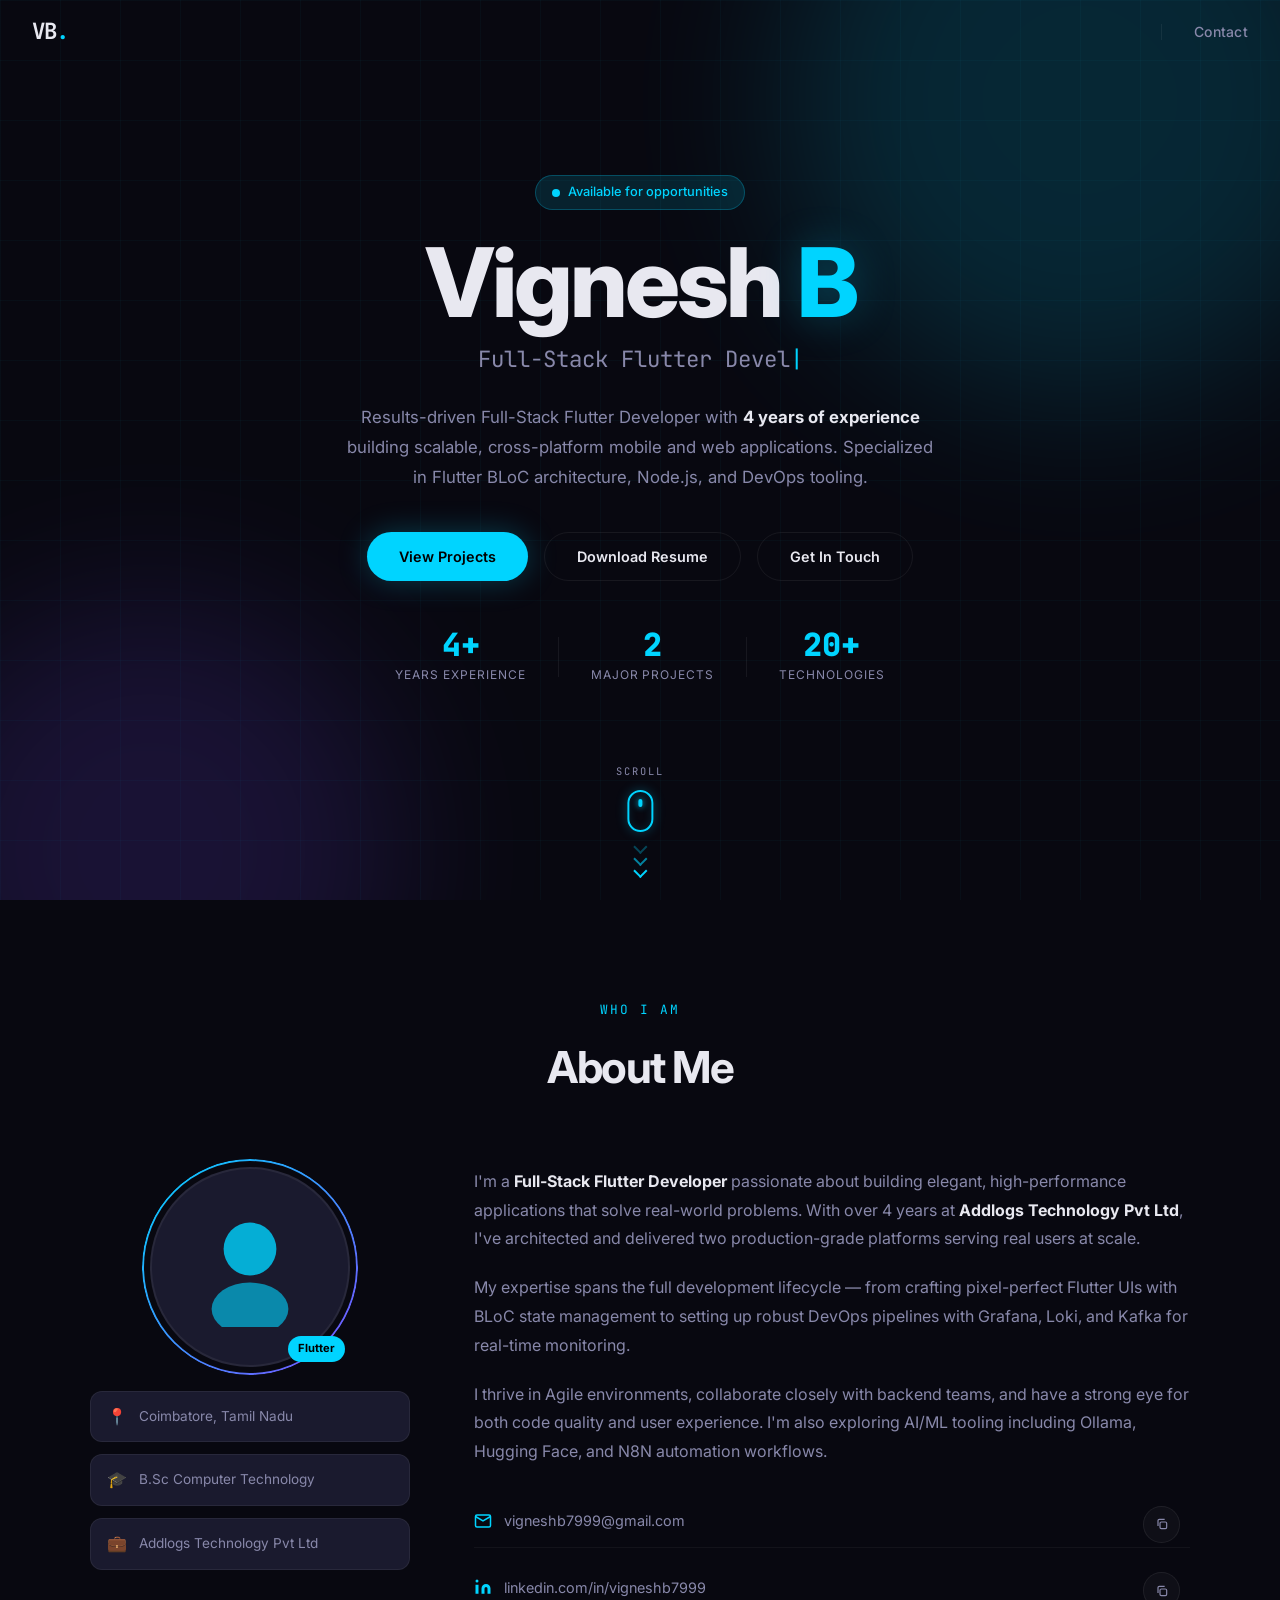
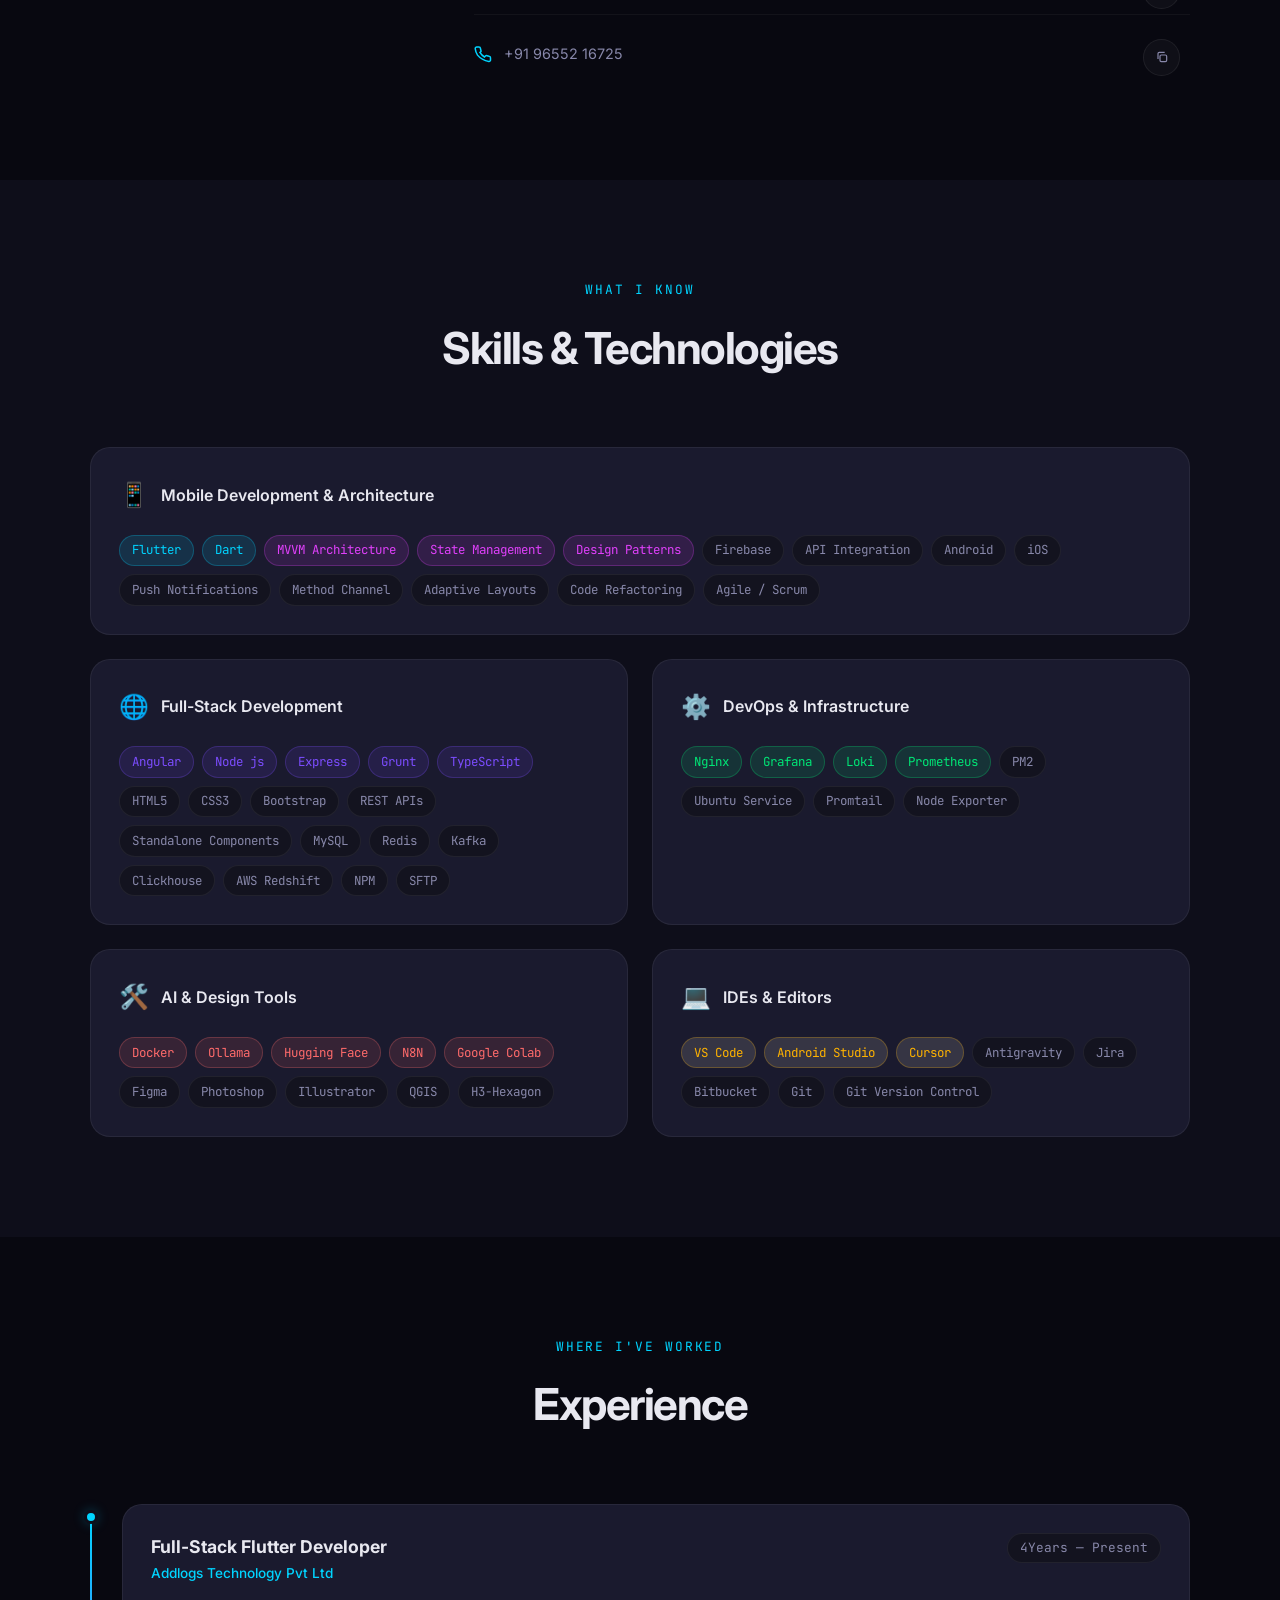
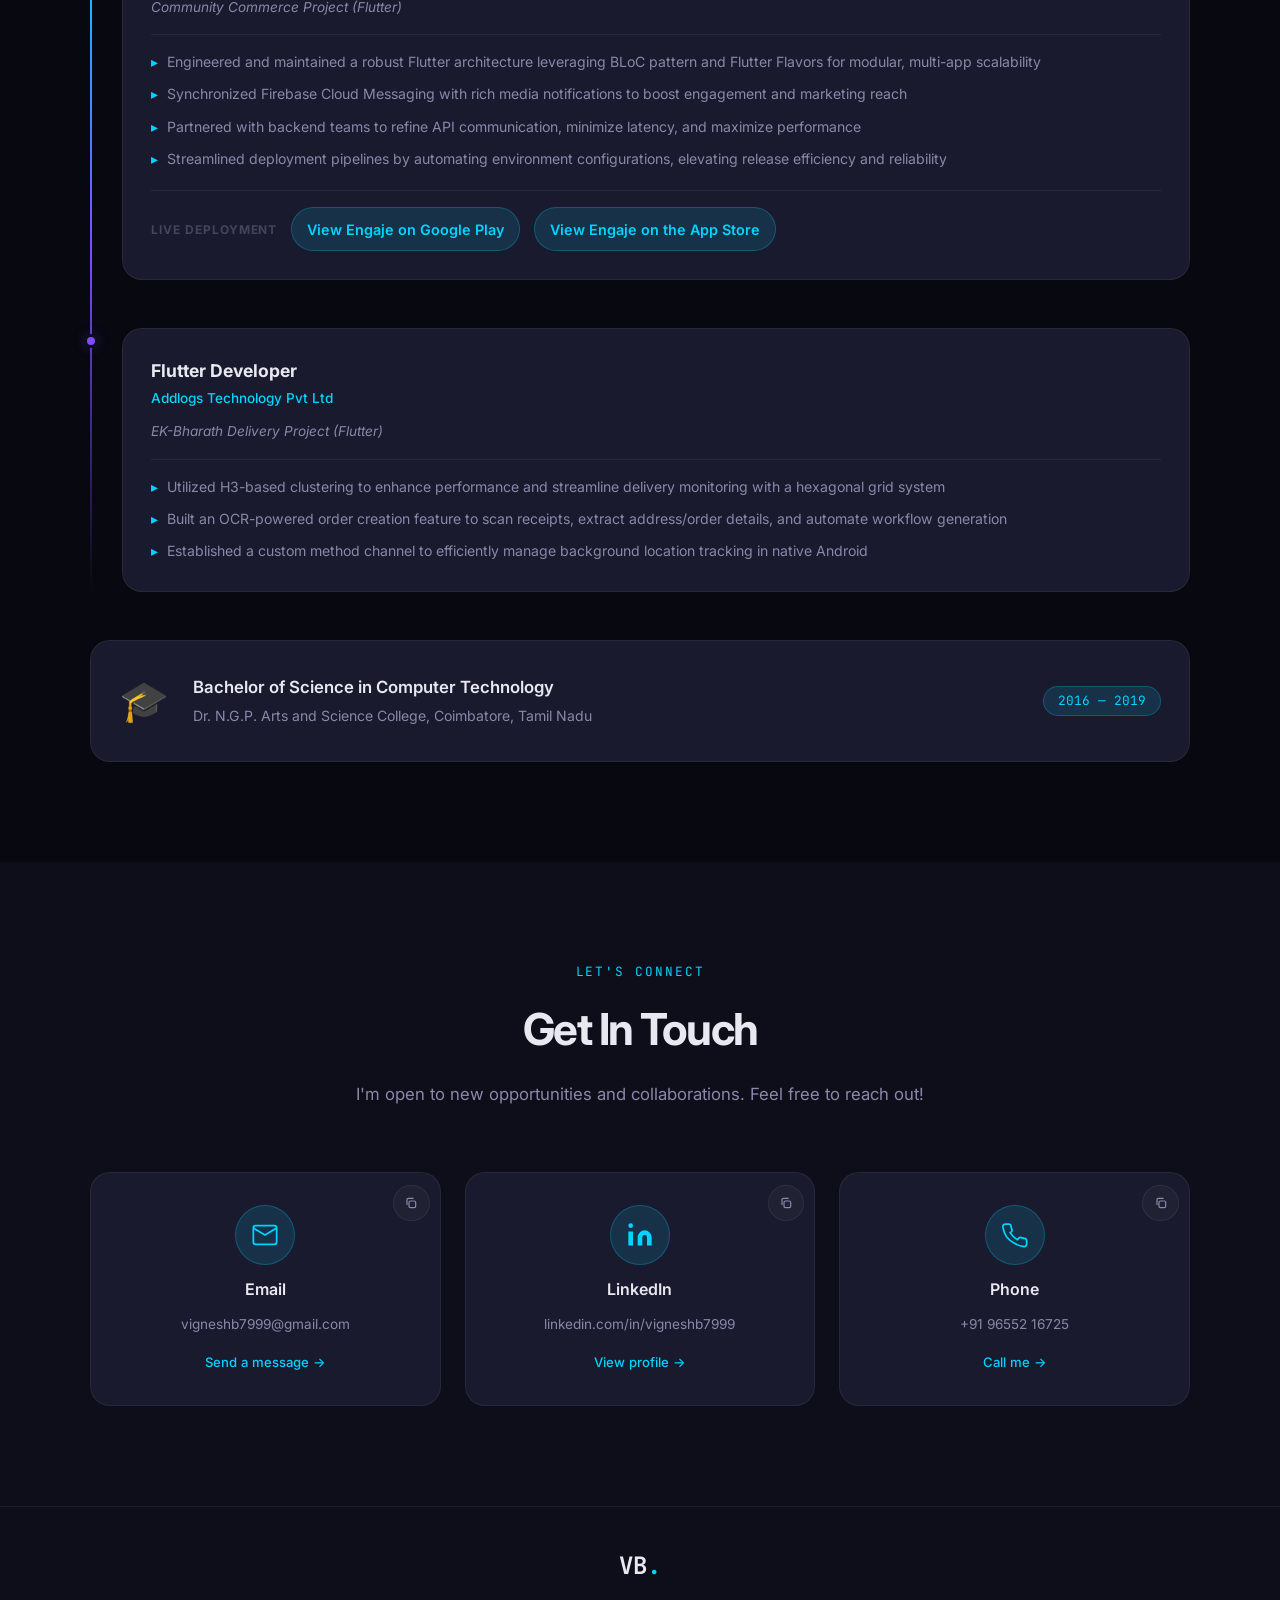
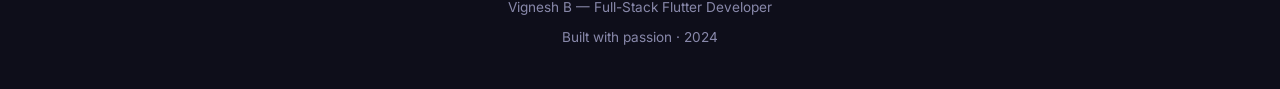
==== commit dff021b7: "add the app store link in portfolio" ====
--- a/index.html
+++ b/index.html
@@ -337,6 +337,25 @@
               <li>Partnered with backend teams to refine API communication, minimize latency, and maximize performance</li>
               <li>Streamlined deployment pipelines by automating environment configurations, elevating release efficiency and reliability</li>
             </ul>
+            <div class="timeline-deployment">
+              <span class="timeline-deployment-label">Live Deployment</span>
+              <a
+                href="https://play.google.com/store/apps/developer?id=Engaje+Community&hl=en"
+                target="_blank"
+                rel="noopener noreferrer"
+                class="timeline-deployment-link"
+              >
+                View Engaje on Google Play
+              </a>
+              <a
+                href="https://apps.apple.com/us/developer/ca-management-services-pty-ltd/id1517774663"
+                target="_blank"
+                rel="noopener noreferrer"
+                class="timeline-deployment-link"
+              >
+                View Engaje on the App Store
+              </a>
+            </div>
           </div>
         </div>
 
--- a/css/style.css
+++ b/css/style.css
@@ -1050,6 +1050,44 @@
   position: absolute;
   left: 0;
   color: var(--primary);
+}
+
+.timeline-deployment {
+  display: flex;
+  align-items: center;
+  gap: 0.85rem;
+  flex-wrap: wrap;
+  margin-top: 1.25rem;
+  padding-top: 1rem;
+  border-top: 1px solid var(--border);
+}
+
+.timeline-deployment-label {
+  font-size: 0.75rem;
+  font-weight: 700;
+  letter-spacing: 0.08em;
+  text-transform: uppercase;
+  color: var(--text-faint);
+}
+
+.timeline-deployment-link {
+  display: inline-flex;
+  align-items: center;
+  gap: 0.45rem;
+  color: var(--primary);
+  text-decoration: none;
+  font-size: 0.9rem;
+  font-weight: 600;
+  padding: 0.6rem 0.95rem;
+  border-radius: 999px;
+  border: 1px solid var(--primary-glow);
+  background: var(--primary-dim);
+  transition: var(--transition);
+}
+
+.timeline-deployment-link:hover {
+  transform: translateY(-1px);
+  box-shadow: 0 10px 24px rgba(0, 212, 255, 0.14);
 }
 
 .education-card {
